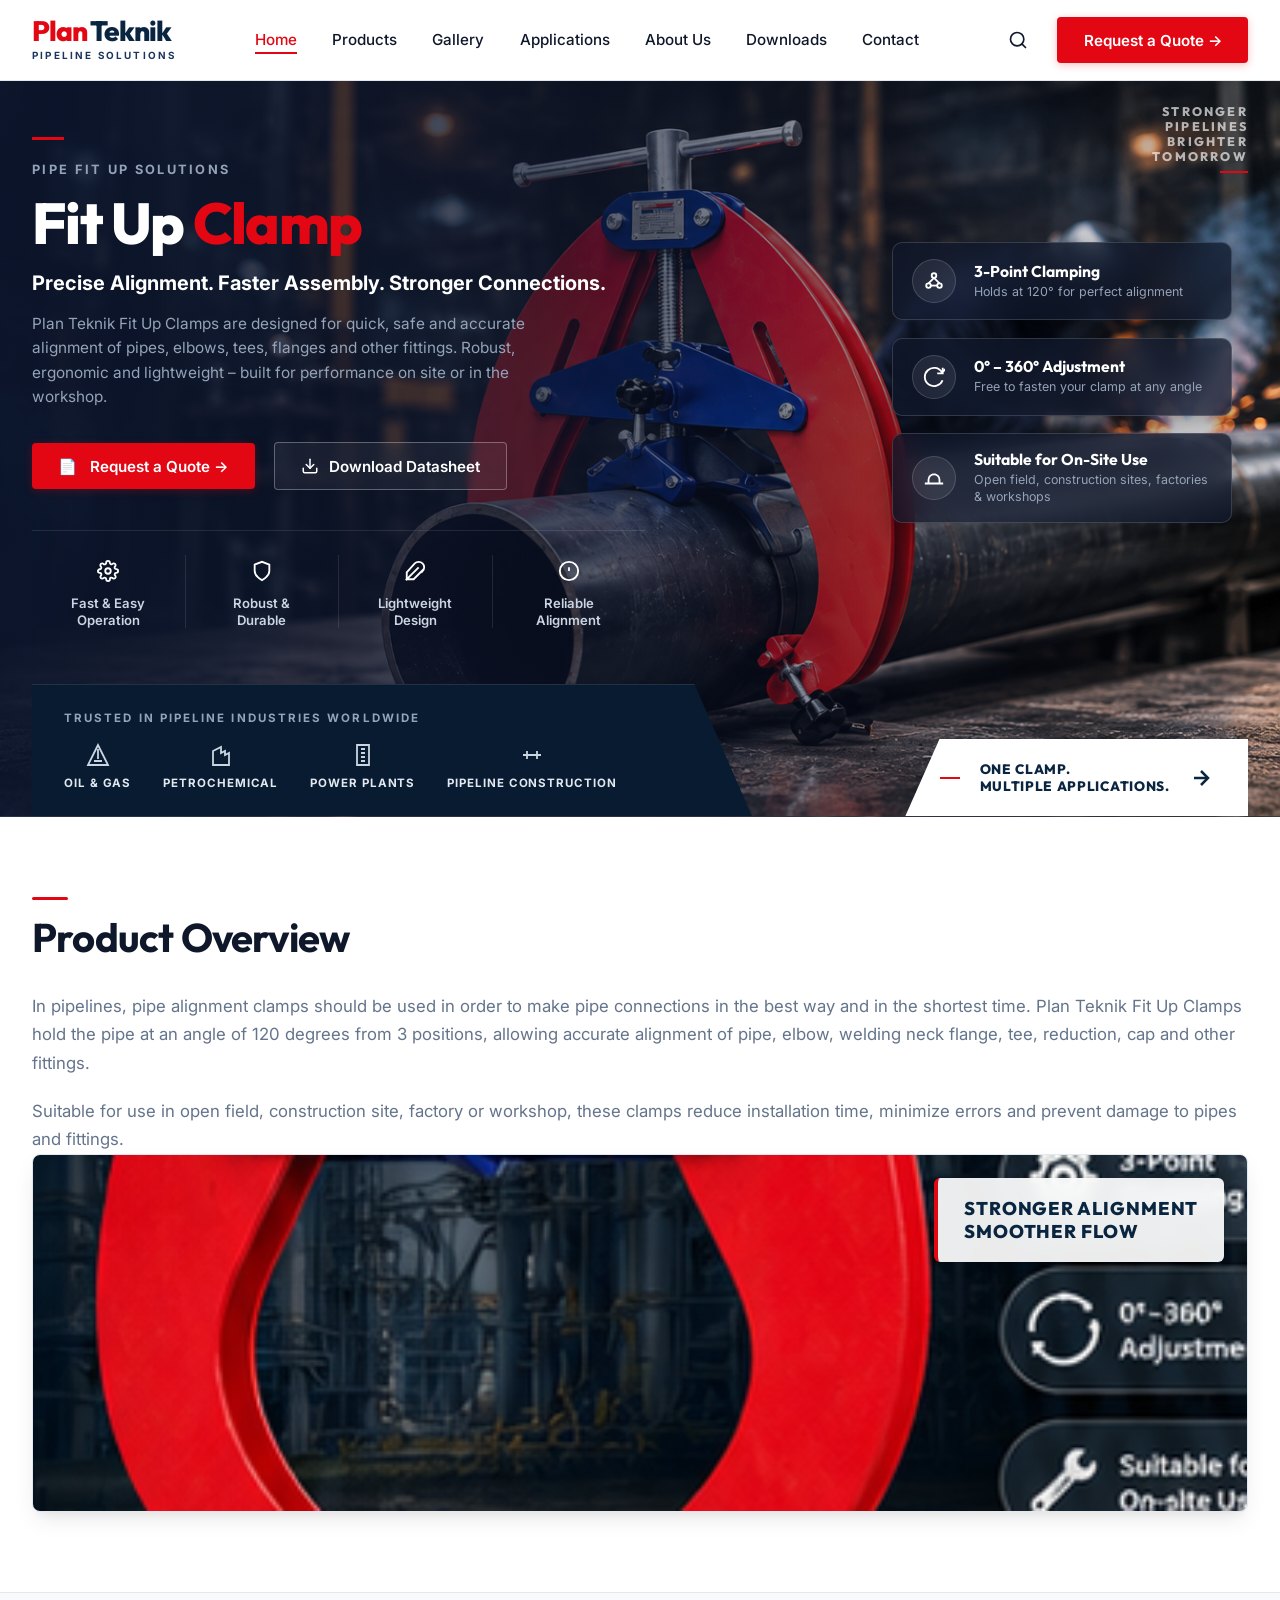
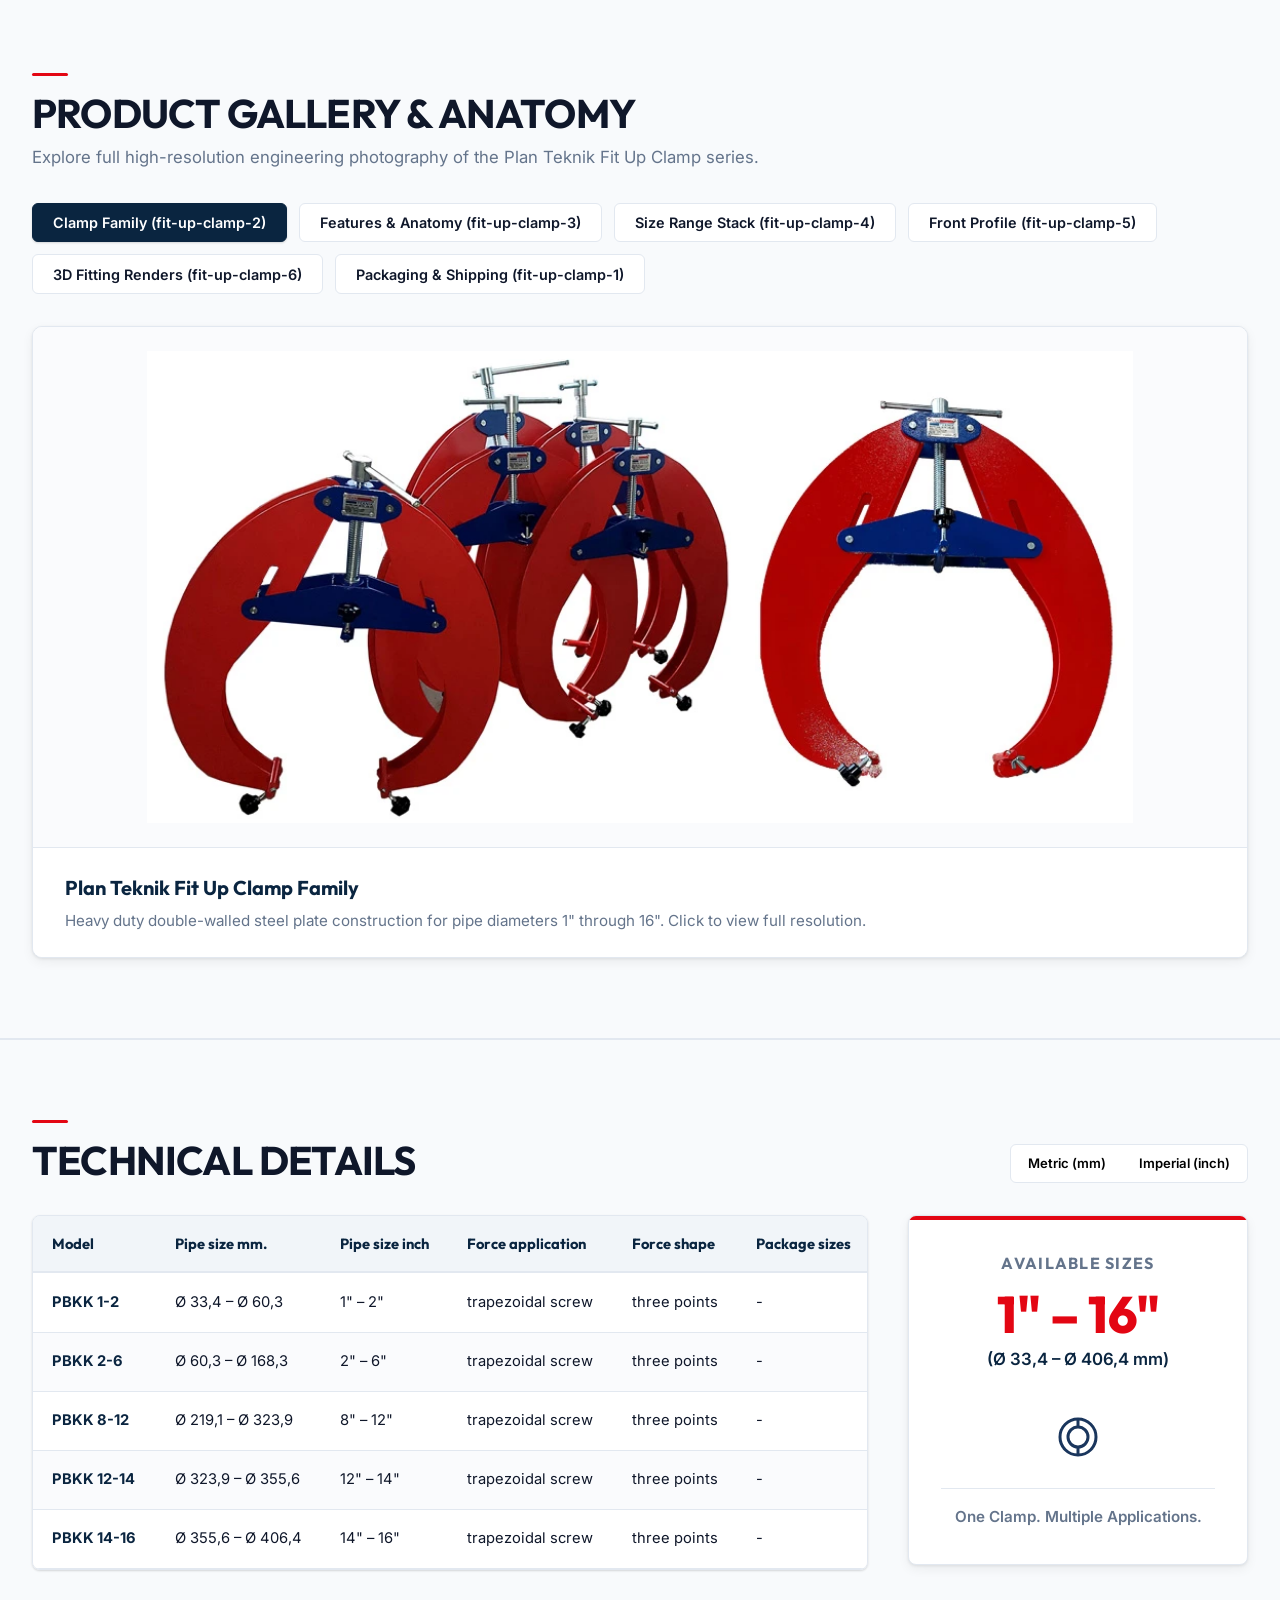
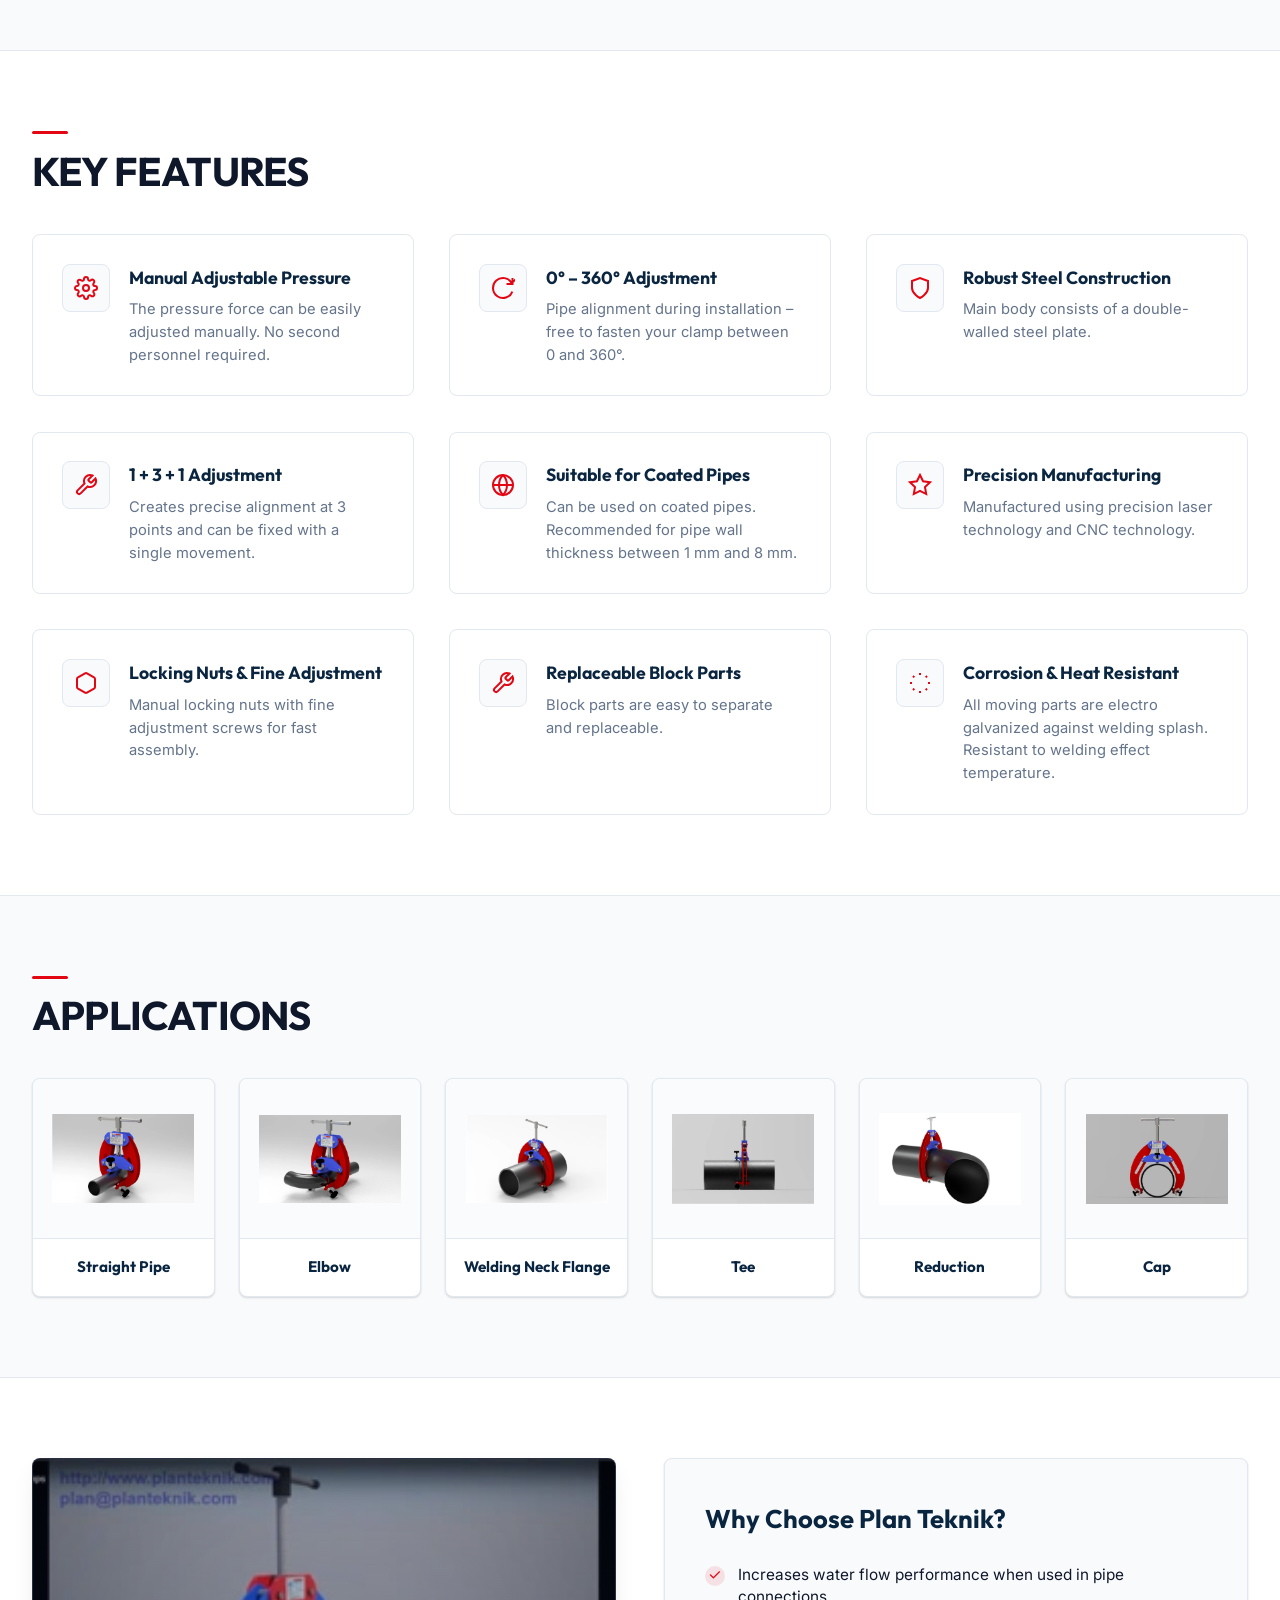
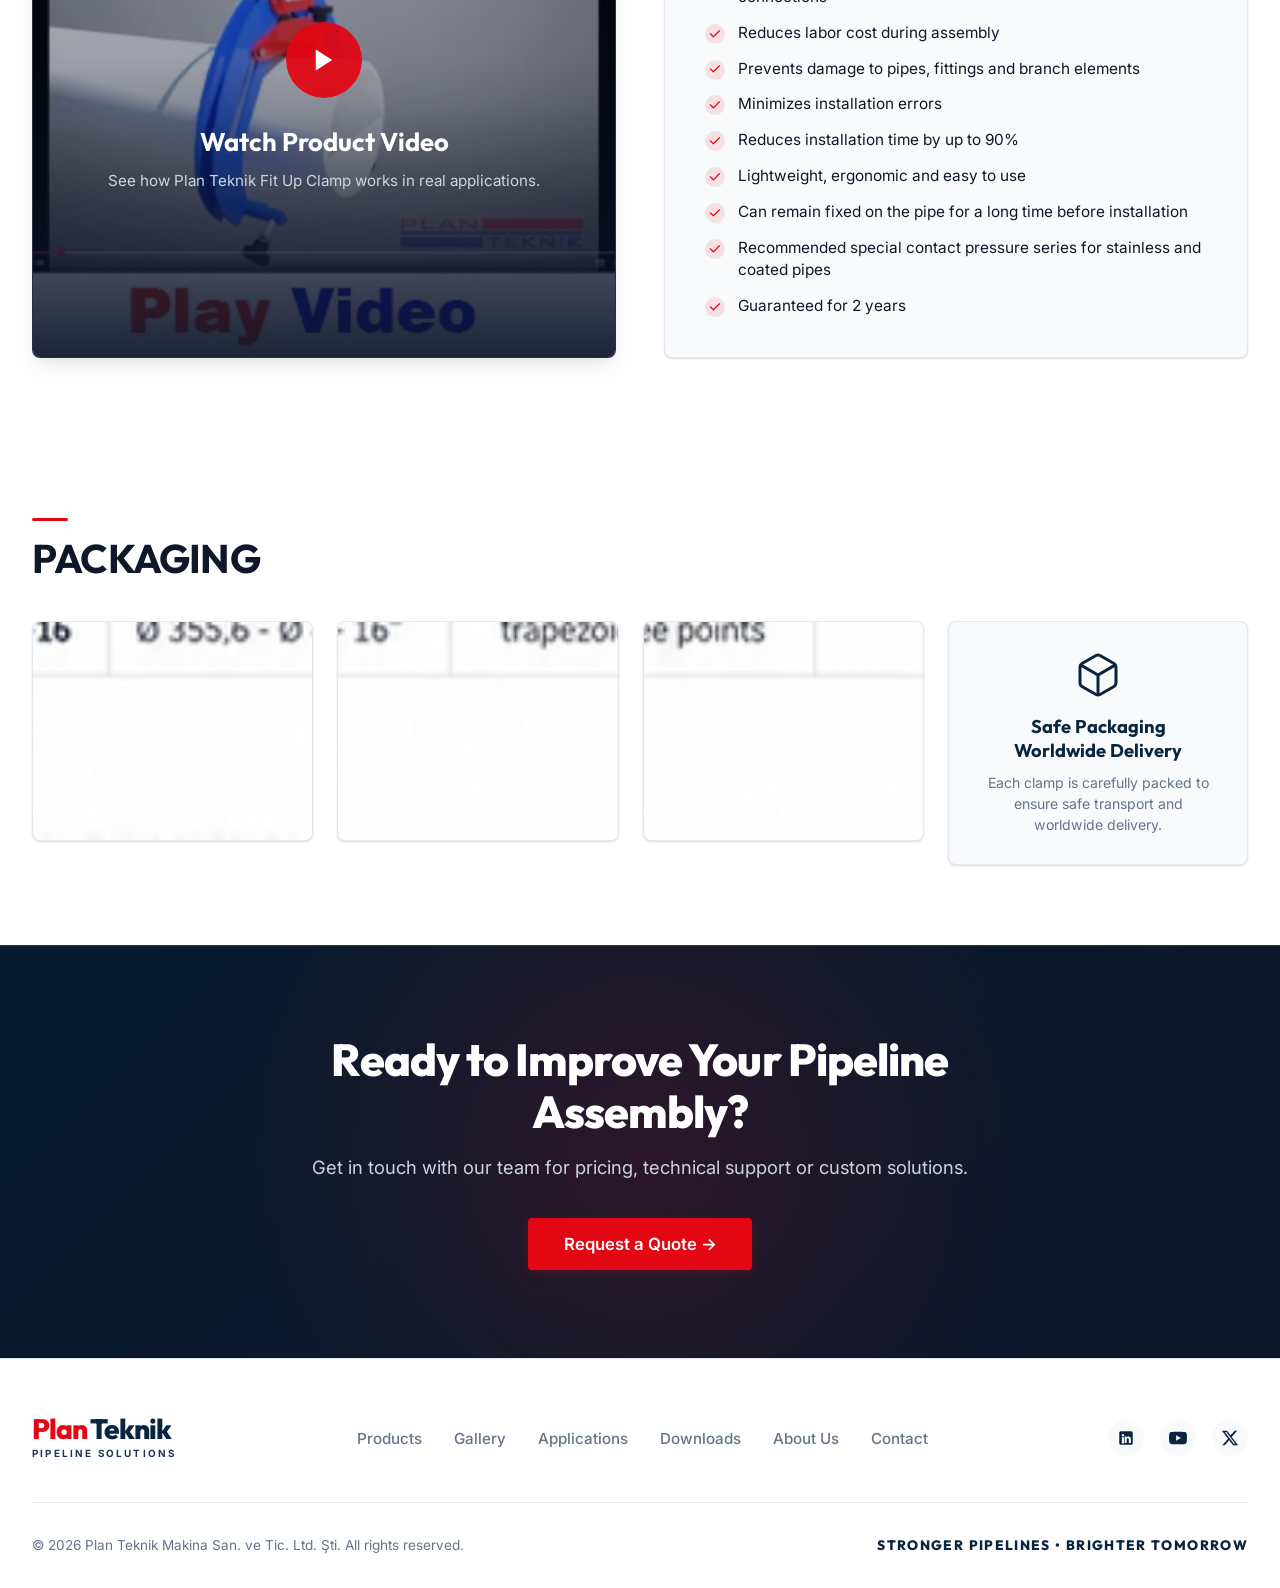
==== index.html @ 91444a43 "Fix Product Overview layout to 2-column with left content and right HD image" ====
<!DOCTYPE html>
<html lang="en">
<head>
  <meta charset="UTF-8">
  <meta name="viewport" content="width=device-width, initial-scale=1.0">
  <title>Plan Teknik - Fit Up Clamp | B2B Pipe Alignment Clamp</title>
  <meta name="description" content="Plan Teknik Fit Up Clamp is a professional European pipe alignment clamp providing quick, safe and accurate alignment of pipes, elbows, tees and flanges.">
  <link rel="stylesheet" href="index.css">
</head>
<body>

  <!-- STICKY HEADER -->
  <header class="site-header">
    <div class="container header-container">
      <a href="#" class="logo-link">
        <span class="logo-text"><span class="logo-plan">Plan</span><span class="logo-teknik">Teknik</span></span>
        <span class="logo-subtitle">PIPELINE SOLUTIONS</span>
      </a>

      <nav>
        <ul class="nav-menu">
          <li><a href="#hero" class="nav-link active">Home</a></li>
          <li><a href="#overview" class="nav-link">Products</a></li>
          <li><a href="#gallery" class="nav-link">Gallery</a></li>
          <li><a href="#applications" class="nav-link">Applications</a></li>
          <li><a href="#why-choose" class="nav-link">About Us</a></li>
          <li><a href="#" class="nav-link" data-open-datasheet>Downloads</a></li>
          <li><a href="#packaging" class="nav-link">Contact</a></li>
        </ul>
      </nav>

      <div class="header-actions">
        <button class="search-trigger" aria-label="Search" data-open-search>
          <svg width="20" height="20" viewBox="0 0 24 24" fill="none" stroke="currentColor" stroke-width="2" stroke-linecap="round" stroke-linejoin="round">
            <circle cx="11" cy="11" r="8"></circle>
            <line x1="21" y1="21" x2="16.65" y2="16.65"></line>
          </svg>
        </button>
        <button class="btn btn-red" data-open-quote>Request a Quote &rarr;</button>
        <div class="mobile-toggle" aria-label="Toggle Navigation">
          <span></span>
          <span></span>
          <span></span>
        </div>
      </div>
    </div>
  </header>

  <main>
    <!-- HERO SECTION (EXACT USER DESIGN) -->
    <section id="hero" class="hero-section">
      <div class="hero-top-right-slogan">
        <span>STRONGER</span>
        <span>PIPELINES</span>
        <span>BRIGHTER</span>
        <span>TOMORROW</span>
        <span class="red-line"></span>
      </div>

      <div class="container hero-main-container">
        <div class="hero-grid">
          <div class="hero-content">
            <span class="hero-red-bar"></span>
            <span class="hero-tag">PIPE FIT UP SOLUTIONS</span>
            <h1 class="hero-title">Fit Up <span class="highlight-red">Clamp</span></h1>
            <p class="hero-subtitle">Precise Alignment. Faster Assembly. Stronger Connections.</p>
            <p class="hero-description">
              Plan Teknik Fit Up Clamps are designed for quick, safe and accurate alignment of pipes, elbows, tees, flanges and other fittings. Robust, ergonomic and lightweight &ndash; built for performance on site or in the workshop.
            </p>

            <div class="hero-cta-group">
              <button class="btn btn-red" data-open-quote>
                <span class="btn-icon">📄</span>
                Request a Quote &rarr;
              </button>
              <button class="btn btn-outline-light" data-open-datasheet>
                <svg width="18" height="18" viewBox="0 0 24 24" fill="none" stroke="currentColor" stroke-width="2" stroke-linecap="round" stroke-linejoin="round">
                  <path d="M21 15v4a2 2 0 0 1-2 2H5a2 2 0 0 1-2-2v-4"></path>
                  <polyline points="7 10 12 15 17 10"></polyline>
                  <line x1="12" y1="15" x2="12" y2="3"></line>
                </svg>
                Download Datasheet
              </button>
            </div>

            <div class="hero-benefits-grid">
              <div class="benefit-item">
                <div class="benefit-icon-wrapper">
                  <svg width="22" height="22" viewBox="0 0 24 24" fill="none" stroke="currentColor" stroke-width="2">
                    <path d="M12 15a3 3 0 1 0 0-6 3 3 0 0 0 0 6z"></path>
                    <path d="M19.4 15a1.65 1.65 0 0 0 .33 1.82l.06.06a2 2 0 0 1 0 2.83 2 2 0 0 1-2.83 0l-.06-.06a1.65 1.65 0 0 0-1.82-.33 1.65 1.65 0 0 0-1 1.51V21a2 2 0 0 1-2 2 2 2 0 0 1-2-2v-.09A1.65 1.65 0 0 0 9 19.4a1.65 1.65 0 0 0-1.82.33l-.06.06a2 2 0 0 1-2.83 0 2 2 0 0 1 0-2.83l.06-.06a1.65 1.65 0 0 0 .33-1.82 1.65 1.65 0 0 0-1.51-1H3a2 2 0 0 1-2-2 2 2 0 0 1 2-2h.09A1.65 1.65 0 0 0 4.6 9a1.65 1.65 0 0 0-.33-1.82l-.06-.06a2 2 0 0 1 0-2.83 2 2 0 0 1 2.83 0l.06.06a1.65 1.65 0 0 0 1.82.33H9a1.65 1.65 0 0 0 1-1.51V3a2 2 0 0 1 2-2 2 2 0 0 1 2 2v.09a1.65 1.65 0 0 0 1 1.51 1.65 1.65 0 0 0 1.82-.33l.06-.06a2 2 0 0 1 2.83 0 2 2 0 0 1 0 2.83l-.06.06a1.65 1.65 0 0 0-.33 1.82V9a1.65 1.65 0 0 0 1.51 1H21a2 2 0 0 1 2 2 2 2 0 0 1-2 2h-.09a1.65 1.65 0 0 0-1.51 1z"></path>
                  </svg>
                </div>
                <span class="benefit-label">Fast & Easy<br>Operation</span>
              </div>

              <div class="benefit-item">
                <div class="benefit-icon-wrapper">
                  <svg width="22" height="22" viewBox="0 0 24 24" fill="none" stroke="currentColor" stroke-width="2">
                    <path d="M12 22s8-4 8-10V5l-8-3-8 3v7c0 6 8 10 8 10z"></path>
                  </svg>
                </div>
                <span class="benefit-label">Robust &<br>Durable</span>
              </div>

              <div class="benefit-item">
                <div class="benefit-icon-wrapper">
                  <svg width="22" height="22" viewBox="0 0 24 24" fill="none" stroke="currentColor" stroke-width="2">
                    <path d="M20.24 12.24a6 6 0 0 0-8.49-8.49L3 13.5V21h7.5l9.74-9.76z"></path>
                    <line x1="16" y1="8" x2="2" y2="22"></line>
                  </svg>
                </div>
                <span class="benefit-label">Lightweight<br>Design</span>
              </div>

              <div class="benefit-item">
                <div class="benefit-icon-wrapper">
                  <svg width="22" height="22" viewBox="0 0 24 24" fill="none" stroke="currentColor" stroke-width="2">
                    <circle cx="12" cy="12" r="10"></circle>
                    <line x1="12" y1="8" x2="12" y2="12"></line>
                    <line x1="12" y1="16" x2="12.01" y2="16"></line>
                  </svg>
                </div>
                <span class="benefit-label">Reliable<br>Alignment</span>
              </div>
            </div>
          </div>

          <!-- Hero Right Stacked Cards -->
          <div class="hero-tech-cards-stack">
            <div class="tech-card-item">
              <div class="tech-card-icon">
                <svg width="22" height="22" viewBox="0 0 24 24" fill="none" stroke="currentColor" stroke-width="2">
                  <circle cx="12" cy="6" r="2.5"></circle>
                  <circle cx="6" cy="17" r="2.5"></circle>
                  <circle cx="18" cy="17" r="2.5"></circle>
                  <line x1="12" y1="8.5" x2="6" y2="14.5"></line>
                  <line x1="12" y1="8.5" x2="18" y2="14.5"></line>
                  <line x1="8.5" y1="17" x2="15.5" y2="17"></line>
                </svg>
              </div>
              <div class="tech-card-info">
                <h4>3-Point Clamping</h4>
                <p>Holds at 120&deg; for perfect alignment</p>
              </div>
            </div>

            <div class="tech-card-item">
              <div class="tech-card-icon">
                <svg width="22" height="22" viewBox="0 0 24 24" fill="none" stroke="currentColor" stroke-width="2">
                  <path d="M21.5 2v6h-6M21.34 15.57a10 10 0 1 1-.57-8.38l5.67-5.67"></path>
                </svg>
              </div>
              <div class="tech-card-info">
                <h4>0&deg; &ndash; 360&deg; Adjustment</h4>
                <p>Free to fasten your clamp at any angle</p>
              </div>
            </div>

            <div class="tech-card-item">
              <div class="tech-card-icon">
                <svg width="22" height="22" viewBox="0 0 24 24" fill="none" stroke="currentColor" stroke-width="2">
                  <path d="M2 18h20M6 18v-4a6 6 0 0 1 12 0v4M10 8h4"></path>
                </svg>
              </div>
              <div class="tech-card-info">
                <h4>Suitable for On-Site Use</h4>
                <p>Open field, construction sites, factories & workshops</p>
              </div>
            </div>
          </div>
        </div>

        <!-- Hero Bottom Trust Ribbon & Banner -->
        <div class="hero-bottom-bar">
          <div class="bottom-ribbon-left">
            <div class="ribbon-tag">TRUSTED IN PIPELINE INDUSTRIES WORLDWIDE</div>
            <div class="ribbon-items-grid">
              <div class="ribbon-item">
                <svg width="24" height="24" viewBox="0 0 24 24" fill="none" stroke="currentColor" stroke-width="1.8">
                  <path d="M12 2L2 22h20L12 2zM12 6v10M8 18h8"></path>
                </svg>
                <span>OIL & GAS</span>
              </div>

              <div class="ribbon-item">
                <svg width="24" height="24" viewBox="0 0 24 24" fill="none" stroke="currentColor" stroke-width="1.8">
                  <path d="M4 22h16V10l-4 2V8l-4 2V4L4 8v14z"></path>
                </svg>
                <span>PETROCHEMICAL</span>
              </div>

              <div class="ribbon-item">
                <svg width="24" height="24" viewBox="0 0 24 24" fill="none" stroke="currentColor" stroke-width="1.8">
                  <path d="M18 22H6V2h12v20zM10 6h4M10 10h4M10 14h4M10 18h4"></path>
                </svg>
                <span>POWER PLANTS</span>
              </div>

              <div class="ribbon-item">
                <svg width="24" height="24" viewBox="0 0 24 24" fill="none" stroke="currentColor" stroke-width="1.8">
                  <path d="M3 12h18M7 8v8M17 8v8"></path>
                </svg>
                <span>PIPELINE CONSTRUCTION</span>
              </div>
            </div>
          </div>

          <div class="bottom-banner-right">
            <span class="banner-red-bar"></span>
            <div class="banner-text-box">
              <span>ONE CLAMP.</span>
              <span>MULTIPLE APPLICATIONS.</span>
            </div>
            <svg class="banner-arrow-icon" width="24" height="24" viewBox="0 0 24 24" fill="none" stroke="currentColor" stroke-width="2.5">
              <line x1="5" y1="12" x2="19" y2="12"></line>
              <polyline points="12 5 19 12 12 19"></polyline>
            </svg>
          </div>
        </div>
      </div>
    </section>

    <!-- PRODUCT OVERVIEW -->
    <section id="overview" class="section-spacing">
      <div class="container">
        <span class="red-accent-bar"></span>
        <h2 class="heading-lg" style="margin-bottom: 2rem;">Product Overview</h2>

        <div class="overview-grid">
          <div class="overview-content">
            <p>
              In pipelines, pipe alignment clamps should be used in order to make pipe connections in the best way and in the shortest time. Plan Teknik Fit Up Clamps hold the pipe at an angle of 120 degrees from 3 positions, allowing accurate alignment of pipe, elbow, welding neck flange, tee, reduction, cap and other fittings.
            </p>
            <p style="margin-top: 1.2rem;">
              Suitable for use in open field, construction site, factory or workshop, these clamps reduce installation time, minimize errors and prevent damage to pipes and fittings.
            </p>
          </div>

          <div class="overview-visual">
            <div class="overview-img-container">
              <img src="assets/prod-overview-hd.png" alt="Fit Up Clamp mounted on steel pipe">
            </div>

            <div class="side-statement-box">
              <span class="side-statement-title">STRONGER ALIGNMENT<br>SMOOTHER FLOW</span>
            </div>
          </div>
        </div>
      </div>
    </section>

    <!-- INTERACTIVE PRODUCT GALLERY SECTION (FEATURING ALL 7 PRODUCT IMAGES) -->
    <section id="gallery" class="section-spacing" style="background-color: var(--bg-light); border-top: 1px solid var(--border-light); border-bottom: 1px solid var(--border-light);">
      <div class="container">
        <span class="red-accent-bar"></span>
        <h2 class="heading-lg" style="margin-bottom: 0.5rem;">PRODUCT GALLERY & ANATOMY</h2>
        <p class="text-muted" style="margin-bottom: 2rem;">Explore full high-resolution engineering photography of the Plan Teknik Fit Up Clamp series.</p>

        <!-- Gallery Tabs Navigation -->
        <div class="gallery-tabs-nav">
          <button class="gallery-tab-btn active" data-tab="tab-family">Clamp Family (fit-up-clamp-2)</button>
          <button class="gallery-tab-btn" data-tab="tab-specs">Features & Anatomy (fit-up-clamp-3)</button>
          <button class="gallery-tab-btn" data-tab="tab-sizes">Size Range Stack (fit-up-clamp-4)</button>
          <button class="gallery-tab-btn" data-tab="tab-front">Front Profile (fit-up-clamp-5)</button>
          <button class="gallery-tab-btn" data-tab="tab-renders">3D Fitting Renders (fit-up-clamp-6)</button>
          <button class="gallery-tab-btn" data-tab="tab-packaging">Packaging & Shipping (fit-up-clamp-1)</button>
        </div>

        <!-- Gallery Content Views -->
        <div class="gallery-content-wrapper">
          <!-- Tab 1: Family -->
          <div id="tab-family" class="gallery-tab-pane active">
            <div class="gallery-img-card" onclick="openHighResLightbox('fit-up-clamp-2.webp', 'Plan Teknik Fit Up Clamp Family')">
              <img src="fit-up-clamp-2.webp" alt="Plan Teknik Fit Up Clamp Family Standing">
              <div class="gallery-img-caption">
                <h4>Plan Teknik Fit Up Clamp Family</h4>
                <p>Heavy duty double-walled steel plate construction for pipe diameters 1" through 16". Click to view full resolution.</p>
              </div>
            </div>
          </div>

          <!-- Tab 2: Specs & Anatomy -->
          <div id="tab-specs" class="gallery-tab-pane">
            <div class="gallery-img-card" onclick="openHighResLightbox('fit-up-clamp-3.webp', 'Mechanical Anatomy & Clamping Screw Detail')">
              <img src="fit-up-clamp-3.webp" alt="Mechanical Anatomy & Clamping Screw Detail">
              <div class="gallery-img-caption">
                <h4>Mechanical Anatomy & Clamping Detail</h4>
                <p>Main body trapezoidal clamping screw, ergonomic star Bakelite handle, and butterfly safety nut. Click to expand.</p>
              </div>
            </div>
          </div>

          <!-- Tab 3: Sizes Stack -->
          <div id="tab-sizes" class="gallery-tab-pane">
            <div class="gallery-img-card" onclick="openHighResLightbox('fit-up-clamp-4.webp', 'Fit Up Clamp Size Range Array (1 inch - 16 inch)')">
              <img src="fit-up-clamp-4.webp" alt="Fit Up Clamp Size Range Array">
              <div class="gallery-img-caption">
                <h4>Complete Size Range Array (1" &ndash; 16")</h4>
                <p>Overview of PBKK 1-2, PBKK 2-6, PBKK 8-12, PBKK 12-14, and PBKK 14-16 models.</p>
              </div>
            </div>
          </div>

          <!-- Tab 4: Front Profile -->
          <div id="tab-front" class="gallery-tab-pane">
            <div class="gallery-img-card" onclick="openHighResLightbox('fit-up-clamp-5.webp', 'Front Profile and Clamping Mechanism')">
              <img src="fit-up-clamp-5.webp" alt="Front Profile and Clamping Mechanism">
              <div class="gallery-img-caption">
                <h4>Front Profile & 120&deg; 3-Point Alignment</h4>
                <p>Demonstrating symmetric 120-degree pressure distribution across pipe circumferences.</p>
              </div>
            </div>
          </div>

          <!-- Tab 5: Renders Grid -->
          <div id="tab-renders" class="gallery-tab-pane">
            <div class="gallery-img-card" onclick="openHighResLightbox('fit-up-clamp-6.webp', '3D Fitting Renders (Straight, Elbow, Flange, Tee, Reduction, Cap)')">
              <img src="fit-up-clamp-6.webp" alt="3D Fitting Renders Grid">
              <div class="gallery-img-caption">
                <h4>3D Engineering Fitting Renders Grid</h4>
                <p>Detailed CAD models of Fit Up Clamp mounted on straight pipes, 90&deg; elbows, flanges, and caps.</p>
              </div>
            </div>
          </div>

          <!-- Tab 6: Packaging -->
          <div id="tab-packaging" class="gallery-tab-pane">
            <div class="gallery-img-card" onclick="openHighResLightbox('fit-up-clamp-1.webp', 'Export Packaging (Wooden Crates, Wrapped Clamps, Cardboard Boxes)')">
              <img src="fit-up-clamp-1.webp" alt="Export Packaging Overview">
              <div class="gallery-img-caption">
                <h4>Export Packaging Standards</h4>
                <p>Heavy duty wooden crates, moisture-sealed protective wrapping, and labelled cardboard boxes.</p>
              </div>
            </div>
          </div>
        </div>
      </div>
    </section>

    <!-- TECHNICAL DETAILS -->
    <section id="technical" class="section-spacing technical-section">
      <div class="container">
        <span class="red-accent-bar"></span>
        <div style="display: flex; justify-content: space-between; align-items: flex-end; margin-bottom: 2rem;">
          <h2 class="heading-lg">TECHNICAL DETAILS</h2>
          
          <!-- Unit Toggle Switch -->
          <div style="display: flex; align-items: center; gap: 0.5rem; background: var(--bg-white); border: 1px solid var(--border-light); padding: 0.25rem; border-radius: 6px;">
            <button class="unit-toggle-btn active" data-unit="mm" style="padding: 0.4rem 0.8rem; font-size: 0.82rem; font-weight: 600; border-radius: 4px;">Metric (mm)</button>
            <button class="unit-toggle-btn" data-unit="inch" style="padding: 0.4rem 0.8rem; font-size: 0.82rem; font-weight: 600; border-radius: 4px;">Imperial (inch)</button>
          </div>
        </div>

        <div class="tech-grid">
          <div class="table-responsive">
            <table class="specs-table">
              <thead>
                <tr>
                  <th>Model</th>
                  <th>Pipe size mm.</th>
                  <th>Pipe size inch</th>
                  <th>Force application</th>
                  <th>Force shape</th>
                  <th>Package sizes</th>
                  <th>Kg.</th>
                  <th>Action</th>
                </tr>
              </thead>
              <tbody>
                <tr>
                  <td class="model-cell">PBKK 1-2</td>
                  <td class="cell-mm">&Oslash; 33,4 &ndash; &Oslash; 60,3</td>
                  <td class="cell-inch">1" &ndash; 2"</td>
                  <td>trapezoidal screw</td>
                  <td>three points</td>
                  <td>-</td>
                  <td>1,4</td>
                  <td><button class="btn btn-red" style="padding: 0.35rem 0.75rem; font-size: 0.78rem;" data-open-quote data-model="PBKK 1-2">Quote</button></td>
                </tr>
                <tr>
                  <td class="model-cell">PBKK 2-6</td>
                  <td class="cell-mm">&Oslash; 60,3 &ndash; &Oslash; 168,3</td>
                  <td class="cell-inch">2" &ndash; 6"</td>
                  <td>trapezoidal screw</td>
                  <td>three points</td>
                  <td>-</td>
                  <td>1,6</td>
                  <td><button class="btn btn-red" style="padding: 0.35rem 0.75rem; font-size: 0.78rem;" data-open-quote data-model="PBKK 2-6">Quote</button></td>
                </tr>
                <tr>
                  <td class="model-cell">PBKK 8-12</td>
                  <td class="cell-mm">&Oslash; 219,1 &ndash; &Oslash; 323,9</td>
                  <td class="cell-inch">8" &ndash; 12"</td>
                  <td>trapezoidal screw</td>
                  <td>three points</td>
                  <td>-</td>
                  <td>4,6</td>
                  <td><button class="btn btn-red" style="padding: 0.35rem 0.75rem; font-size: 0.78rem;" data-open-quote data-model="PBKK 8-12">Quote</button></td>
                </tr>
                <tr>
                  <td class="model-cell">PBKK 12-14</td>
                  <td class="cell-mm">&Oslash; 323,9 &ndash; &Oslash; 355,6</td>
                  <td class="cell-inch">12" &ndash; 14"</td>
                  <td>trapezoidal screw</td>
                  <td>three points</td>
                  <td>-</td>
                  <td>5,2</td>
                  <td><button class="btn btn-red" style="padding: 0.35rem 0.75rem; font-size: 0.78rem;" data-open-quote data-model="PBKK 12-14">Quote</button></td>
                </tr>
                <tr>
                  <td class="model-cell">PBKK 14-16</td>
                  <td class="cell-mm">&Oslash; 355,6 &ndash; &Oslash; 406,4</td>
                  <td class="cell-inch">14" &ndash; 16"</td>
                  <td>trapezoidal screw</td>
                  <td>three points</td>
                  <td>-</td>
                  <td>6,4</td>
                  <td><button class="btn btn-red" style="padding: 0.35rem 0.75rem; font-size: 0.78rem;" data-open-quote data-model="PBKK 14-16">Quote</button></td>
                </tr>
              </tbody>
            </table>
          </div>

          <!-- Available Sizes Card -->
          <div class="available-sizes-card">
            <span class="card-title-sm">Available Sizes</span>
            <div class="size-highlight-large">1" &ndash; 16"</div>
            <div class="size-range-mm">(&Oslash; 33,4 &ndash; &Oslash; 406,4 mm)</div>

            <div class="size-icon-wrapper">
              <svg width="48" height="48" viewBox="0 0 24 24" fill="none" stroke="currentColor" stroke-width="1.5">
                <circle cx="12" cy="12" r="9"></circle>
                <circle cx="12" cy="12" r="5"></circle>
                <line x1="12" y1="3" x2="12" y2="7"></line>
                <line x1="12" y1="17" x2="12" y2="21"></line>
              </svg>
            </div>

            <span class="size-tagline">One Clamp. Multiple Applications.</span>
          </div>
        </div>
      </div>
    </section>

    <!-- KEY FEATURES -->
    <section id="features" class="section-spacing">
      <div class="container">
        <span class="red-accent-bar"></span>
        <h2 class="heading-lg">KEY FEATURES</h2>

        <div class="features-grid">
          <!-- Feature 1 -->
          <div class="feature-card">
            <div class="feature-icon-box">
              <svg width="24" height="24" viewBox="0 0 24 24" fill="none" stroke="currentColor" stroke-width="2">
                <path d="M12 15a3 3 0 1 0 0-6 3 3 0 0 0 0 6z"></path>
                <path d="M19.4 15a1.65 1.65 0 0 0 .33 1.82l.06.06a2 2 0 0 1 0 2.83 2 2 0 0 1-2.83 0l-.06-.06a1.65 1.65 0 0 0-1.82-.33 1.65 1.65 0 0 0-1 1.51V21a2 2 0 0 1-2 2 2 2 0 0 1-2-2v-.09A1.65 1.65 0 0 0 9 19.4a1.65 1.65 0 0 0-1.82.33l-.06.06a2 2 0 0 1-2.83 0 2 2 0 0 1 0-2.83l.06-.06a1.65 1.65 0 0 0 .33-1.82 1.65 1.65 0 0 0-1.51-1H3a2 2 0 0 1-2-2 2 2 0 0 1 2-2h.09A1.65 1.65 0 0 0 4.6 9a1.65 1.65 0 0 0-.33-1.82l-.06-.06a2 2 0 0 1 0-2.83 2 2 0 0 1 2.83 0l.06.06a1.65 1.65 0 0 0 1.82.33H9a1.65 1.65 0 0 0 1-1.51V3a2 2 0 0 1 2-2 2 2 0 0 1 2 2v.09a1.65 1.65 0 0 0 1 1.51 1.65 1.65 0 0 0 1.82-.33l.06-.06a2 2 0 0 1 2.83 0 2 2 0 0 1 0 2.83l-.06.06a1.65 1.65 0 0 0-.33 1.82V9a1.65 1.65 0 0 0 1.51 1H21a2 2 0 0 1 2 2 2 2 0 0 1-2 2h-.09a1.65 1.65 0 0 0-1.51 1z"></path>
              </svg>
            </div>
            <div class="feature-content">
              <h4>Manual Adjustable Pressure</h4>
              <p>The pressure force can be easily adjusted manually. No second personnel required.</p>
            </div>
          </div>

          <!-- Feature 2 -->
          <div class="feature-card">
            <div class="feature-icon-box">
              <svg width="24" height="24" viewBox="0 0 24 24" fill="none" stroke="currentColor" stroke-width="2">
                <path d="M21.5 2v6h-6M21.34 15.57a10 10 0 1 1-.57-8.38l5.67-5.67"></path>
              </svg>
            </div>
            <div class="feature-content">
              <h4>0&deg; &ndash; 360&deg; Adjustment</h4>
              <p>Pipe alignment during installation &ndash; free to fasten your clamp between 0 and 360&deg;.</p>
            </div>
          </div>

          <!-- Feature 3 -->
          <div class="feature-card">
            <div class="feature-icon-box">
              <svg width="24" height="24" viewBox="0 0 24 24" fill="none" stroke="currentColor" stroke-width="2">
                <path d="M12 22s8-4 8-10V5l-8-3-8 3v7c0 6 8 10 8 10z"></path>
              </svg>
            </div>
            <div class="feature-content">
              <h4>Robust Steel Construction</h4>
              <p>Main body consists of a double-walled steel plate.</p>
            </div>
          </div>

          <!-- Feature 4 -->
          <div class="feature-card">
            <div class="feature-icon-box">
              <svg width="24" height="24" viewBox="0 0 24 24" fill="none" stroke="currentColor" stroke-width="2">
                <path d="M14.7 6.3a1 1 0 0 0 0 1.4l1.6 1.6a1 1 0 0 0 1.4 0l3.77-3.77a6 6 0 0 1-7.94 7.94l-6.91 6.91a2.12 2.12 0 0 1-3-3l6.91-6.91a6 6 0 0 1 7.94-7.94l-3.76 3.76z"></path>
              </svg>
            </div>
            <div class="feature-content">
              <h4>1 + 3 + 1 Adjustment</h4>
              <p>Creates precise alignment at 3 points and can be fixed with a single movement.</p>
            </div>
          </div>

          <!-- Feature 5 -->
          <div class="feature-card">
            <div class="feature-icon-box">
              <svg width="24" height="24" viewBox="0 0 24 24" fill="none" stroke="currentColor" stroke-width="2">
                <circle cx="12" cy="12" r="10"></circle>
                <path d="M12 2a14.5 14.5 0 0 0 0 20 14.5 14.5 0 0 0 0-20"></path>
                <path d="M2 12h20"></path>
              </svg>
            </div>
            <div class="feature-content">
              <h4>Suitable for Coated Pipes</h4>
              <p>Can be used on coated pipes. Recommended for pipe wall thickness between 1 mm and 8 mm.</p>
            </div>
          </div>

          <!-- Feature 6 -->
          <div class="feature-card">
            <div class="feature-icon-box">
              <svg width="24" height="24" viewBox="0 0 24 24" fill="none" stroke="currentColor" stroke-width="2">
                <polygon points="12 2 15.09 8.26 22 9.27 17 14.14 18.18 21.02 12 17.77 5.82 21.02 7 14.14 2 9.27 8.91 8.26 12 2"></polygon>
              </svg>
            </div>
            <div class="feature-content">
              <h4>Precision Manufacturing</h4>
              <p>Manufactured using precision laser technology and CNC technology.</p>
            </div>
          </div>

          <!-- Feature 7 -->
          <div class="feature-card">
            <div class="feature-icon-box">
              <svg width="24" height="24" viewBox="0 0 24 24" fill="none" stroke="currentColor" stroke-width="2">
                <path d="M21 16V8a2 2 0 0 0-1-1.73l-7-4a2 2 0 0 0-2 0l-7 4A2 2 0 0 0 3 8v8a2 2 0 0 0 1 1.73l7 4a2 2 0 0 0 2 0l7-4A2 2 0 0 0 21 16z"></path>
              </svg>
            </div>
            <div class="feature-content">
              <h4>Locking Nuts & Fine Adjustment</h4>
              <p>Manual locking nuts with fine adjustment screws for fast assembly.</p>
            </div>
          </div>

          <!-- Feature 8 -->
          <div class="feature-card">
            <div class="feature-icon-box">
              <svg width="24" height="24" viewBox="0 0 24 24" fill="none" stroke="currentColor" stroke-width="2">
                <path d="M14.7 6.3a1 1 0 0 0 0 1.4l1.6 1.6a1 1 0 0 0 1.4 0l3.77-3.77a6 6 0 0 1-7.94 7.94l-6.91 6.91a2.12 2.12 0 0 1-3-3l6.91-6.91a6 6 0 0 1 7.94-7.94l-3.76 3.76z"></path>
              </svg>
            </div>
            <div class="feature-content">
              <h4>Replaceable Block Parts</h4>
              <p>Block parts are easy to separate and replaceable.</p>
            </div>
          </div>

          <!-- Feature 9 -->
          <div class="feature-card">
            <div class="feature-icon-box">
              <svg width="24" height="24" viewBox="0 0 24 24" fill="none" stroke="currentColor" stroke-width="2">
                <path d="M12 2v2M12 20v2M4.93 4.93l1.41 1.41M17.66 17.66l1.41 1.41M2 12h2M20 12h2M6.34 17.66l-1.41 1.41M19.07 4.93l-1.41 1.41"></path>
              </svg>
            </div>
            <div class="feature-content">
              <h4>Corrosion & Heat Resistant</h4>
              <p>All moving parts are electro galvanized against welding splash. Resistant to welding effect temperature.</p>
            </div>
          </div>
        </div>
      </div>
    </section>

    <!-- APPLICATIONS -->
    <section id="applications" class="section-spacing applications-section">
      <div class="container">
        <span class="red-accent-bar"></span>
        <h2 class="heading-lg">APPLICATIONS</h2>

        <div class="applications-grid">
          <div class="app-card" data-title="Straight Pipe">
            <div class="app-img-wrapper">
              <img src="assets/apps/app-straight.png" alt="Straight Pipe Alignment">
            </div>
            <div class="app-title">Straight Pipe</div>
          </div>

          <div class="app-card" data-title="Elbow">
            <div class="app-img-wrapper">
              <img src="assets/apps/app-elbow.png" alt="Elbow Fitting Alignment">
            </div>
            <div class="app-title">Elbow</div>
          </div>

          <div class="app-card" data-title="Welding Neck Flange">
            <div class="app-img-wrapper">
              <img src="assets/apps/app-flange.png" alt="Welding Neck Flange Alignment">
            </div>
            <div class="app-title">Welding Neck Flange</div>
          </div>

          <div class="app-card" data-title="Tee">
            <div class="app-img-wrapper">
              <img src="assets/apps/app-tee.png" alt="Tee Fitting Alignment">
            </div>
            <div class="app-title">Tee</div>
          </div>

          <div class="app-card" data-title="Reduction">
            <div class="app-img-wrapper">
              <img src="assets/apps/app-reduction.png" alt="Reduction Pipe Alignment">
            </div>
            <div class="app-title">Reduction</div>
          </div>

          <div class="app-card" data-title="Cap">
            <div class="app-img-wrapper">
              <img src="assets/apps/app-cap.png" alt="Pipe Cap Alignment">
            </div>
            <div class="app-title">Cap</div>
          </div>
        </div>
      </div>
    </section>

    <!-- VIDEO + WHY CHOOSE -->
    <section id="why-choose" class="section-spacing">
      <div class="container">
        <div class="video-why-grid">
          <!-- Video Card (fit-up-clamp-7.jpg) -->
          <div class="video-card" data-open-video>
            <img src="fit-up-clamp-7.jpg" alt="Plan Teknik Fit Up Clamp Video Thumbnail" class="video-poster">
            <div class="video-overlay">
              <div class="play-btn-pulse">
                <svg width="28" height="28" viewBox="0 0 24 24" fill="currentColor">
                  <polygon points="5 3 19 12 5 21 5 3"></polygon>
                </svg>
              </div>
              <h3 class="video-title">Watch Product Video</h3>
              <p class="video-subtext">See how Plan Teknik Fit Up Clamp works in real applications.</p>
            </div>
          </div>

          <!-- Why Choose Card -->
          <div class="why-card">
            <h3 class="why-title">Why Choose Plan Teknik?</h3>
            <ul class="why-bullets">
              <li>
                <span class="check-icon">✓</span>
                <span>Increases water flow performance when used in pipe connections</span>
              </li>
              <li>
                <span class="check-icon">✓</span>
                <span>Reduces labor cost during assembly</span>
              </li>
              <li>
                <span class="check-icon">✓</span>
                <span>Prevents damage to pipes, fittings and branch elements</span>
              </li>
              <li>
                <span class="check-icon">✓</span>
                <span>Minimizes installation errors</span>
              </li>
              <li>
                <span class="check-icon">✓</span>
                <span>Reduces installation time by up to 90%</span>
              </li>
              <li>
                <span class="check-icon">✓</span>
                <span>Lightweight, ergonomic and easy to use</span>
              </li>
              <li>
                <span class="check-icon">✓</span>
                <span>Can remain fixed on the pipe for a long time before installation</span>
              </li>
              <li>
                <span class="check-icon">✓</span>
                <span>Recommended special contact pressure series for stainless and coated pipes</span>
              </li>
              <li>
                <span class="check-icon">✓</span>
                <span>Guaranteed for 2 years</span>
              </li>
            </ul>
          </div>
        </div>
      </div>
    </section>

    <!-- PACKAGING (fit-up-clamp-1.webp) -->
    <section id="packaging" class="section-spacing packaging-section">
      <div class="container">
        <span class="red-accent-bar"></span>
        <h2 class="heading-lg">PACKAGING</h2>

        <div class="packaging-grid">
          <div class="pack-card" onclick="openHighResLightbox('fit-up-clamp-1.webp', 'Export Packaging Standards')">
            <img src="assets/pack-crate-ref.png" alt="Wooden Shipping Crate Packaging">
          </div>

          <div class="pack-card" onclick="openHighResLightbox('fit-up-clamp-1.webp', 'Wrapped Clamps Packaging')">
            <img src="assets/pack-wrapped-ref.png" alt="Individually Wrapped Clamps">
          </div>

          <div class="pack-card" onclick="openHighResLightbox('fit-up-clamp-1.webp', 'Cardboard Boxes Packaging')">
            <img src="assets/pack-boxes-ref.png" alt="Boxed Products Aligned">
          </div>

          <div class="pack-info-card">
            <svg class="pack-info-icon" viewBox="0 0 24 24" fill="none" stroke="currentColor" stroke-width="1.5">
              <path d="M21 16V8a2 2 0 0 0-1-1.73l-7-4a2 2 0 0 0-2 0l-7 4A2 2 0 0 0 3 8v8a2 2 0 0 0 1 1.73l7 4a2 2 0 0 0 2 0l7-4A2 2 0 0 0 21 16z"></path>
              <polyline points="3.27 6.96 12 12.01 20.73 6.96"></polyline>
              <line x1="12" y1="22.08" x2="12" y2="12"></line>
            </svg>
            <h3 class="pack-info-title">Safe Packaging<br>Worldwide Delivery</h3>
            <p class="pack-info-desc">Each clamp is carefully packed to ensure safe transport and worldwide delivery.</p>
          </div>
        </div>
      </div>
    </section>

    <!-- FINAL CTA -->
    <section class="final-cta-section">
      <div class="container cta-content">
        <h2 class="cta-headline">Ready to Improve Your Pipeline Assembly?</h2>
        <p class="cta-subtext">Get in touch with our team for pricing, technical support or custom solutions.</p>
        <button class="btn btn-red" style="padding: 1rem 2.2rem; font-size: 1.05rem;" data-open-quote>Request a Quote &rarr;</button>
      </div>
    </section>
  </main>

  <!-- FOOTER -->
  <footer class="site-footer">
    <div class="container">
      <div class="footer-top">
        <a href="#" class="logo-link">
          <span class="logo-text"><span class="logo-plan">Plan</span><span class="logo-teknik">Teknik</span></span>
          <span class="logo-subtitle">PIPELINE SOLUTIONS</span>
        </a>

        <ul class="footer-nav">
          <li><a href="#overview">Products</a></li>
          <li><a href="#gallery">Gallery</a></li>
          <li><a href="#applications">Applications</a></li>
          <li><a href="#" data-open-datasheet>Downloads</a></li>
          <li><a href="#why-choose">About Us</a></li>
          <li><a href="#packaging">Contact</a></li>
        </ul>

        <div class="footer-socials">
          <a href="#" class="social-link" aria-label="LinkedIn">
            <svg width="18" height="18" viewBox="0 0 24 24" fill="currentColor">
              <path d="M19 3a2 2 0 0 1 2 2v14a2 2 0 0 1-2 2H5a2 2 0 0 1-2-2V5a2 2 0 0 1 2-2h14m-.5 15.5v-5.3a3.26 3.26 0 0 0-3.26-3.26c-.85 0-1.84.52-2.28 1.3v-1.11h-2.79v8.37h2.79v-4.93c0-.77.62-1.4 1.39-1.4a1.4 1.4 0 0 1 1.4 1.4v4.93h2.75M6.46 10.9v8.37H9.25V10.9H6.46M7.86 6.7a1.62 1.62 0 1 0 0 3.24 1.62 1.62 0 0 0 0-3.24z"/>
            </svg>
          </a>
          <a href="#" class="social-link" aria-label="YouTube">
            <svg width="18" height="18" viewBox="0 0 24 24" fill="currentColor">
              <path d="M23.498 6.186a3.016 3.016 0 0 0-2.122-2.136C19.505 3.545 12 3.545 12 3.545s-7.505 0-9.377.505A3.017 3.017 0 0 0 .502 6.186C0 8.07 0 12 0 12s0 3.93.502 5.814a3.016 3.016 0 0 0 2.122 2.136c1.871.505 9.376.505 9.376.505s7.505 0 9.377-.505a3.015 3.015 0 0 0 2.122-2.136C24 15.93 24 12 24 12s0-3.93-.502-5.814zM9.545 15.568V8.432L15.818 12l-6.273 3.568z"/>
            </svg>
          </a>
          <a href="#" class="social-link" aria-label="X">
            <svg width="18" height="18" viewBox="0 0 24 24" fill="currentColor">
              <path d="M18.244 2.25h3.308l-7.227 8.26 8.502 11.24H16.17l-5.214-6.817L4.99 21.75H1.68l7.73-8.835L1.254 2.25H8.08l4.713 6.231zm-1.161 17.52h1.833L7.084 4.126H5.117z"/>
            </svg>
          </a>
        </div>
      </div>

      <div class="footer-bottom">
        <span>&copy; 2026 Plan Teknik Makina San. ve Tic. Ltd. &Scedil;ti. All rights reserved.</span>
        <span class="footer-slogan">STRONGER PIPELINES &bull; BRIGHTER TOMORROW</span>
      </div>
    </div>
  </footer>

  <!-- MODAL BACKDROP CONTAINER -->
  <div id="modal-backdrop" class="modal-backdrop">
    <!-- QUOTE MODAL -->
    <div id="quote-modal" class="modal-container" style="display: none;">
      <div class="modal-header">
        <h3 class="modal-title">Request a Quote</h3>
        <button class="modal-close" aria-label="Close modal">&times;</button>
      </div>
      <div class="modal-body">
        <form id="quote-request-form">
          <div class="form-grid">
            <div class="form-group">
              <label class="form-label" for="q-name">Full Name *</label>
              <input type="text" id="q-name" class="form-input" placeholder="e.g. John Doe" required>
            </div>
            <div class="form-group">
              <label class="form-label" for="q-company">Company Name *</label>
              <input type="text" id="q-company" class="form-input" placeholder="e.g. Pipeline Tech Ltd" required>
            </div>
            <div class="form-group">
              <label class="form-label" for="q-email">Work Email *</label>
              <input type="email" id="q-email" class="form-input" placeholder="john@company.com" required>
            </div>
            <div class="form-group">
              <label class="form-label" for="q-phone">Phone Number</label>
              <input type="tel" id="q-phone" class="form-input" placeholder="+1 (555) 000-0000">
            </div>
            <div class="form-group">
              <label class="form-label" for="quote-model-select">Fit Up Clamp Model *</label>
              <select id="quote-model-select" class="form-select" required>
                <option value="">Select Clamp Size Model</option>
                <option value="PBKK 1-2">PBKK 1-2 (1" – 2" / Ø 33.4 – Ø 60.3 mm)</option>
                <option value="PBKK 2-6">PBKK 2-6 (2" – 6" / Ø 60.3 – Ø 168.3 mm)</option>
                <option value="PBKK 8-12">PBKK 8-12 (8" – 12" / Ø 219.1 – Ø 323.9 mm)</option>
                <option value="PBKK 12-14">PBKK 12-14 (12" – 14" / Ø 323.9 – Ø 355.6 mm)</option>
                <option value="PBKK 14-16">PBKK 14-16 (14" – 16" / Ø 355.6 – Ø 406.4 mm)</option>
              </select>
            </div>
            <div class="form-group">
              <label class="form-label" for="q-quantity">Estimated Quantity</label>
              <input type="number" id="q-quantity" class="form-input" value="1" min="1">
            </div>
            <div class="form-group full-width">
              <label class="form-label" for="q-message">Project Notes / Specifications</label>
              <textarea id="q-message" class="form-textarea" rows="3" placeholder="Tell us about your pipeline material, wall thickness, or delivery requirements..."></textarea>
            </div>
          </div>
          <button type="submit" class="btn btn-red full-width" style="width: 100%; margin-top: 1.5rem; padding: 0.9rem;">Submit Quote Request &rarr;</button>
        </form>
      </div>
    </div>

    <!-- SEARCH MODAL -->
    <div id="search-modal" class="modal-container search-modal-container" style="display: none;">
      <div class="modal-header">
        <h3 class="modal-title">Search Plan Teknik Products</h3>
        <button class="modal-close" aria-label="Close modal">&times;</button>
      </div>
      <div class="modal-body">
        <div class="search-input-wrapper">
          <svg width="20" height="20" viewBox="0 0 24 24" fill="none" stroke="currentColor" stroke-width="2">
            <circle cx="11" cy="11" r="8"></circle>
            <line x1="21" y1="21" x2="16.65" y2="16.65"></line>
          </svg>
          <input type="text" id="main-search-input" class="search-main-input" placeholder="Search models (e.g. PBKK 2-6), sizes, specs or applications...">
        </div>
        <div id="search-results-list" class="search-results-list">
          <p style="color:#64748B; text-align:center; padding: 1.5rem;">Type to search models, features, applications or specifications...</p>
        </div>
      </div>
    </div>

    <!-- VIDEO MODAL -->
    <div id="video-modal" class="modal-container" style="max-width: 800px; display: none;">
      <div class="modal-header">
        <h3 class="modal-title">Plan Teknik Fit Up Clamp - Product Demonstration</h3>
        <button class="modal-close" aria-label="Close modal">&times;</button>
      </div>
      <div class="modal-body" style="padding: 0; background: #000;">
        <video id="modal-video-element" controls style="width: 100%; height: auto; display: block;" poster="fit-up-clamp-7.jpg">
          <source src="#" type="video/mp4">
          Your browser does not support HTML5 video.
        </video>
        <div style="padding: 1rem 1.5rem; background: #0F172A; color: #fff;">
          <h4 style="font-size: 1rem; margin-bottom: 0.2rem;">Pipeline Fit Up Clamp Real Application</h4>
          <p style="font-size: 0.85rem; color: #94A3B8;">Demonstrating fast 3-point alignment, trapezoidal screw clamping, and angle adjustment on steel pipeline fittings.</p>
        </div>
      </div>
    </div>

    <!-- LIGHTBOX MODAL -->
    <div id="lightbox-modal" class="modal-container" style="max-width: 850px; display: none;">
      <div class="modal-header">
        <h3 id="lightbox-title" class="modal-title">Product Photography Lightbox</h3>
        <button class="modal-close" aria-label="Close modal">&times;</button>
      </div>
      <div class="modal-body" style="text-align: center; max-height: 80vh; overflow-y: auto;">
        <img id="lightbox-img" src="" alt="Plan Teknik Product Photography" style="max-width: 100%; max-height: 550px; margin: 0 auto; border-radius: 6px; box-shadow: var(--shadow-md);">
        <p id="lightbox-desc" style="margin-top: 1rem; color: var(--text-muted); font-size: 0.95rem;">
          Plan Teknik Fit Up Clamp provides 120&deg; 3-point precision alignment for flawless welding preparation.
        </p>
      </div>
    </div>

    <!-- DATASHEET DOWNLOAD MODAL -->
    <div id="datasheet-modal" class="modal-container" style="max-width: 550px; display: none;">
      <div class="modal-header">
        <h3 class="modal-title">Technical Datasheet</h3>
        <button class="modal-close" aria-label="Close modal">&times;</button>
      </div>
      <div class="modal-body" style="text-align: center;">
        <div style="width: 64px; height: 64px; background: rgba(227, 6, 19, 0.1); border-radius: 50%; color: var(--red-primary); display: flex; align-items: center; justify-content: center; margin: 0 auto 1.2rem auto;">
          <svg width="32" height="32" viewBox="0 0 24 24" fill="none" stroke="currentColor" stroke-width="2">
            <path d="M14 2H6a2 2 0 0 0-2 2v16a2 2 0 0 0 2 2h12a2 2 0 0 0 2-2V8z"></path>
            <polyline points="14 2 14 8 20 8"></polyline>
            <line x1="16" y1="13" x2="8" y2="13"></line>
            <line x1="16" y1="17" x2="8" y2="17"></line>
            <polyline points="10 9 9 9 8 9"></polyline>
          </svg>
        </div>
        <h4 style="font-family: var(--font-heading); font-size: 1.3rem; margin-bottom: 0.5rem; color: var(--navy-dark);">Plan Teknik Fit Up Clamp Spec Sheet</h4>
        <p style="color: var(--text-muted); font-size: 0.92rem; margin-bottom: 1.5rem;">Includes full technical specifications, dimension charts (1"–16"), torque parameters, and material safety compliance details.</p>

        <a href="data:text/plain;charset=utf-8,Plan%20Teknik%20-%20Fit%20Up%20Clamp%20Technical%20Datasheet%0A%0ASizes:%201%22%20-%2016%22%20(%C3%9833.4%20-%20%C3%98406.4%20mm)%0AModels:%20PBKK%201-2,%20PBKK%202-6,%20PBKK%208-12,%20PBKK%2012-14,%20PBKK%2014-16%0AClamping:%203-Point%20120-degree%20Trapezoidal%20screw%0AMaterial:%20Double-walled%20steel%20plate,%20electro-galvanized" download="Plan_Teknik_Fit_Up_Clamp_Datasheet.txt" class="btn btn-red full-width" style="width: 100%;">
          Download Official Specification PDF (.pdf) &rarr;
        </a>
      </div>
    </div>
  </div>

  <script src="app.js"></script>
</body>
</html>
---- index.css ----
/* 
  Plan Teknik - Fit Up Clamp B2B Landing Page
  Style System & Art Direction
  European Industrial Engineering Aesthetic
*/

@import url('https://fonts.googleapis.com/css2?family=Caveat:wght@600;700&family=Inter:wght@300;400;500;600;700&family=Outfit:wght@500;600;700;800&display=swap');

:root {
  /* Color Tokens */
  --red-primary: #E30613;
  --red-hover: #C40510;
  --red-light: rgba(227, 6, 19, 0.08);
  
  --navy-dark: #0A2540;
  --navy-deep: #081B30;
  --navy-light: #1A365D;
  --blue-brand: #003366;

  --industrial-bg: #0B1329;
  --industrial-surface: #0F172A;
  
  --text-main: #0F172A;
  --text-muted: #64748B;
  --text-light: #94A3B8;
  --text-white: #FFFFFF;

  --bg-white: #FFFFFF;
  --bg-light: #F8FAFC;
  --bg-subtle: #F1F5F9;

  --border-light: #E2E8F0;
  --border-dark: rgba(255, 255, 255, 0.12);

  /* Typography */
  --font-heading: 'Outfit', -apple-system, BlinkMacSystemFont, sans-serif;
  --font-body: 'Inter', -apple-system, BlinkMacSystemFont, sans-serif;
  --font-accent: 'Caveat', cursive;

  /* Shadows */
  --shadow-sm: 0 1px 3px rgba(0, 0, 0, 0.05), 0 1px 2px rgba(0, 0, 0, 0.1);
  --shadow-md: 0 4px 12px rgba(0, 0, 0, 0.06), 0 1px 3px rgba(0, 0, 0, 0.08);
  --shadow-lg: 0 10px 25px -5px rgba(0, 0, 0, 0.1), 0 8px 10px -6px rgba(0, 0, 0, 0.05);
  --shadow-glow: 0 0 25px rgba(227, 6, 19, 0.3);

  /* Transitions */
  --transition-fast: 0.15s cubic-bezier(0.4, 0, 0.2, 1);
  --transition-normal: 0.25s cubic-bezier(0.4, 0, 0.2, 1);
  --transition-slow: 0.4s cubic-bezier(0.4, 0, 0.2, 1);
}

/* Reset & Base Styles */
*, *::before, *::after {
  box-sizing: border-box;
  margin: 0;
  padding: 0;
}

html {
  scroll-behavior: smooth;
  font-size: 16px;
  -webkit-font-smoothing: antialiased;
  -moz-osx-font-smoothing: grayscale;
}

body {
  font-family: var(--font-body);
  color: var(--text-main);
  background-color: var(--bg-white);
  line-height: 1.6;
  overflow-x: hidden;
}

a {
  color: inherit;
  text-decoration: none;
}

img {
  max-width: 100%;
  height: auto;
  display: block;
}

button {
  cursor: pointer;
  border: none;
  background: none;
  font-family: inherit;
}

/* Layout Container */
.container {
  width: 100%;
  max-width: 1280px;
  margin: 0 auto;
  padding: 0 2rem;
}

.section-spacing {
  padding: 5rem 0;
}

/* Red Divider Line Accent */
.red-accent-bar {
  display: block;
  width: 36px;
  height: 3px;
  background-color: var(--red-primary);
  margin-bottom: 0.85rem;
  border-radius: 2px;
}

/* Typography Hierarchy */
.heading-lg {
  font-family: var(--font-heading);
  font-weight: 700;
  font-size: 2.5rem;
  line-height: 1.15;
  color: var(--text-main);
  letter-spacing: -0.02em;
}

.heading-md {
  font-family: var(--font-heading);
  font-weight: 700;
  font-size: 1.85rem;
  line-height: 1.25;
  color: var(--text-main);
}

.text-muted {
  color: var(--text-muted);
  font-size: 1.05rem;
}

/* Buttons */
.btn {
  display: inline-flex;
  align-items: center;
  justify-content: center;
  gap: 0.6rem;
  padding: 0.85rem 1.65rem;
  font-weight: 600;
  font-size: 0.95rem;
  border-radius: 4px;
  transition: all var(--transition-fast);
  white-space: nowrap;
}

.btn-red {
  background-color: var(--red-primary);
  color: var(--text-white);
  box-shadow: 0 2px 8px rgba(227, 6, 19, 0.25);
}

.btn-red:hover {
  background-color: var(--red-hover);
  transform: translateY(-1px);
  box-shadow: 0 4px 14px rgba(227, 6, 19, 0.35);
}

.btn-outline-light {
  background-color: rgba(255, 255, 255, 0.05);
  color: var(--text-white);
  border: 1px solid rgba(255, 255, 255, 0.3);
  backdrop-filter: blur(4px);
}

.btn-outline-light:hover {
  background-color: rgba(255, 255, 255, 0.12);
  border-color: rgba(255, 255, 255, 0.6);
  transform: translateY(-1px);
}

/* ==========================================================================
   HEADER / STICKY NAVBAR
   ========================================================================== */
.site-header {
  position: sticky;
  top: 0;
  z-index: 100;
  background-color: rgba(255, 255, 255, 0.98);
  backdrop-filter: blur(10px);
  border-bottom: 1px solid var(--border-light);
  transition: box-shadow var(--transition-normal);
}

.site-header.scrolled {
  box-shadow: var(--shadow-md);
}

.header-container {
  display: flex;
  align-items: center;
  justify-content: space-between;
  height: 80px;
}

/* Brand Logo */
.logo-link {
  display: flex;
  flex-direction: column;
}

.logo-text {
  font-family: var(--font-heading);
  font-size: 1.75rem;
  font-weight: 800;
  letter-spacing: -0.03em;
  line-height: 1;
}

.logo-plan {
  color: var(--red-primary);
}

.logo-teknik {
  color: var(--navy-dark);
  margin-left: 2px;
}

.logo-subtitle {
  font-size: 0.62rem;
  font-weight: 700;
  letter-spacing: 0.22em;
  color: var(--navy-light);
  margin-top: 3px;
  text-transform: uppercase;
}

/* Nav Menu */
.nav-menu {
  display: flex;
  align-items: center;
  gap: 2.2rem;
  list-style: none;
}

.nav-link {
  font-weight: 500;
  font-size: 0.95rem;
  color: var(--text-main);
  transition: color var(--transition-fast);
  position: relative;
  padding: 0.3rem 0;
}

.nav-link:hover,
.nav-link.active {
  color: var(--red-primary);
}

.nav-link::after {
  content: '';
  position: absolute;
  bottom: 0;
  left: 0;
  width: 0;
  height: 2px;
  background-color: var(--red-primary);
  transition: width var(--transition-fast);
}

.nav-link:hover::after,
.nav-link.active::after {
  width: 100%;
}

/* Header Actions */
.header-actions {
  display: flex;
  align-items: center;
  gap: 1.2rem;
}

.search-trigger {
  display: flex;
  align-items: center;
  justify-content: center;
  width: 40px;
  height: 40px;
  border-radius: 50%;
  color: var(--text-main);
  transition: background-color var(--transition-fast);
}

.search-trigger:hover {
  background-color: var(--bg-subtle);
  color: var(--red-primary);
}

/* Mobile Menu Button */
.mobile-toggle {
  display: none;
  flex-direction: column;
  gap: 5px;
  width: 28px;
  height: 20px;
  justify-content: center;
}

.mobile-toggle span {
  width: 100%;
  height: 2px;
  background-color: var(--navy-dark);
  transition: transform var(--transition-fast);
}

/* ==========================================================================
   HERO SECTION (EXACT USER SPECIFICATION)
   ========================================================================== */
.hero-section {
  position: relative;
  background-color: #0b1329;
  background-image: 
    linear-gradient(90deg, rgba(11, 19, 41, 0.92) 0%, rgba(11, 19, 41, 0.72) 42%, rgba(11, 19, 41, 0.3) 78%, transparent 100%),
    url('hero-bg.png');
  background-size: cover;
  background-position: center right;
  color: var(--text-white);
  padding: 3.5rem 0 0 0;
  overflow: hidden;
  border-bottom: 1px solid var(--border-dark);
}

.hero-main-container {
  position: relative;
  z-index: 2;
}

.hero-top-right-slogan {
  position: absolute;
  top: 1.5rem;
  right: 2rem;
  display: flex;
  flex-direction: column;
  align-items: flex-end;
  font-family: var(--font-heading);
  font-size: 0.78rem;
  font-weight: 800;
  letter-spacing: 0.18em;
  color: rgba(255, 255, 255, 0.65);
  line-height: 1.2;
  text-transform: uppercase;
}

.hero-top-right-slogan .red-line {
  width: 28px;
  height: 2px;
  background-color: var(--red-primary);
  margin-top: 6px;
}

.hero-grid {
  display: grid;
  grid-template-columns: 1.05fr 0.95fr;
  gap: 3rem;
  align-items: center;
  margin-bottom: 3.5rem;
}

.hero-red-bar {
  display: block;
  width: 32px;
  height: 3px;
  background-color: var(--red-primary);
  margin-bottom: 1rem;
}

.hero-tag {
  display: inline-block;
  font-size: 0.8rem;
  font-weight: 700;
  letter-spacing: 0.18em;
  color: #94A3B8;
  text-transform: uppercase;
  margin-bottom: 0.8rem;
}

.hero-title {
  font-family: var(--font-heading);
  font-size: 3.6rem;
  font-weight: 800;
  line-height: 1.05;
  letter-spacing: -0.03em;
  margin-bottom: 1rem;
  color: var(--text-white);
}

.hero-title .highlight-red {
  color: var(--red-primary);
}

.hero-subtitle {
  font-size: 1.25rem;
  font-weight: 700;
  color: #FFFFFF;
  margin-bottom: 1rem;
  line-height: 1.3;
}

.hero-description {
  font-size: 0.96rem;
  color: #94A3B8;
  line-height: 1.6;
  margin-bottom: 2rem;
  max-width: 540px;
}

.hero-cta-group {
  display: flex;
  align-items: center;
  gap: 1.2rem;
  margin-bottom: 2.5rem;
}

.btn-icon {
  display: inline-flex;
  align-items: center;
  justify-content: center;
  margin-right: 0.2rem;
}

/* Benefit Badges Under CTAs */
.hero-benefits-grid {
  display: flex;
  align-items: center;
  gap: 0;
  padding-top: 1.5rem;
  border-top: 1px solid rgba(255, 255, 255, 0.1);
}

.benefit-item {
  display: flex;
  flex-direction: column;
  align-items: center;
  text-align: center;
  gap: 0.5rem;
  flex: 1;
  padding: 0 0.8rem;
  border-right: 1px solid rgba(255, 255, 255, 0.1);
}

.benefit-item:last-child {
  border-right: none;
}

.benefit-icon-wrapper {
  display: flex;
  align-items: center;
  justify-content: center;
  width: 32px;
  height: 32px;
  color: var(--text-white);
}

.benefit-label {
  font-size: 0.82rem;
  font-weight: 600;
  color: #CBD5E1;
  line-height: 1.25;
}

/* Right Side Technical Cards Stack */
.hero-tech-cards-stack {
  display: flex;
  flex-direction: column;
  gap: 1.1rem;
  align-items: flex-end;
  padding-right: 1rem;
}

.tech-card-item {
  display: flex;
  align-items: center;
  gap: 1.1rem;
  width: 100%;
  max-width: 340px;
  padding: 1rem 1.2rem;
  background: rgba(15, 23, 42, 0.75);
  border: 1px solid rgba(255, 255, 255, 0.15);
  backdrop-filter: blur(14px);
  border-radius: 10px;
  box-shadow: 0 10px 25px rgba(0, 0, 0, 0.35);
  color: var(--text-white);
  transition: transform var(--transition-fast), border-color var(--transition-fast);
}

.tech-card-item:hover {
  transform: translateX(-5px);
  border-color: rgba(227, 6, 19, 0.6);
  background: rgba(15, 23, 42, 0.85);
}

.tech-card-icon {
  display: flex;
  align-items: center;
  justify-content: center;
  width: 44px;
  height: 44px;
  min-width: 44px;
  background: rgba(255, 255, 255, 0.08);
  border: 1px solid rgba(255, 255, 255, 0.15);
  border-radius: 50%;
  color: var(--text-white);
}

.tech-card-info h4 {
  font-family: var(--font-heading);
  font-size: 0.98rem;
  font-weight: 700;
  color: var(--text-white);
  margin-bottom: 0.2rem;
  line-height: 1.2;
}

.tech-card-info p {
  font-size: 0.78rem;
  color: #94A3B8;
  line-height: 1.35;
}

/* Hero Bottom Industry Ribbon & Banner */
.hero-bottom-bar {
  display: flex;
  justify-content: space-between;
  align-items: flex-end;
  margin-top: 1rem;
  position: relative;
  z-index: 5;
}

.bottom-ribbon-left {
  background: #081B30;
  padding: 1.5rem 3rem 1.5rem 2rem;
  clip-path: polygon(0 0, 92% 0, 100% 100%, 0 100%);
  flex: 1;
  max-width: 720px;
  border-top: 1px solid rgba(255, 255, 255, 0.1);
}

.ribbon-tag {
  font-size: 0.72rem;
  font-weight: 700;
  letter-spacing: 0.18em;
  color: #94A3B8;
  text-transform: uppercase;
  margin-bottom: 1rem;
}

.ribbon-items-grid {
  display: flex;
  align-items: center;
  gap: 2rem;
}

.ribbon-item {
  display: flex;
  flex-direction: column;
  align-items: center;
  gap: 0.4rem;
  color: #E2E8F0;
  text-align: center;
}

.ribbon-item svg {
  color: #CBD5E1;
}

.ribbon-item span {
  font-size: 0.72rem;
  font-weight: 700;
  letter-spacing: 0.08em;
}

.bottom-banner-right {
  background: var(--bg-white);
  color: var(--navy-dark);
  padding: 1.4rem 2.2rem;
  clip-path: polygon(10% 0, 100% 0, 100% 100%, 0 100%);
  display: flex;
  align-items: center;
  gap: 1.2rem;
  box-shadow: 0 -5px 20px rgba(0, 0, 0, 0.2);
  min-width: 320px;
}

.banner-red-bar {
  width: 20px;
  height: 2px;
  background-color: var(--red-primary);
}

.banner-text-box {
  display: flex;
  flex-direction: column;
  line-height: 1.2;
}

.banner-text-box span {
  font-family: var(--font-heading);
  font-size: 0.85rem;
  font-weight: 800;
  letter-spacing: 0.05em;
  color: var(--navy-dark);
}

.banner-arrow-icon {
  margin-left: auto;
  color: var(--navy-dark);
}

   PRODUCT OVERVIEW SECTION
   ========================================================================== */
.overview-grid {
  display: grid;
  grid-template-columns: 1fr 1fr;
  gap: 4rem;
  align-items: center;
}

.overview-content p {
  font-size: 1.05rem;
  color: var(--text-muted);
  line-height: 1.7;
  margin-top: 1rem;
}

.overview-visual {
  position: relative;
  display: flex;
  flex-direction: column;
  gap: 1.5rem;
}

.overview-img-container {
  border-radius: 8px;
  overflow: hidden;
  box-shadow: var(--shadow-lg);
  border: 1px solid var(--border-light);
  background-color: var(--bg-light);
}

.overview-img-container img {
  width: 100%;
  transition: transform var(--transition-slow);
}

.overview-img-container:hover img {
  transform: scale(1.03);
}

.side-statement-box {
  display: flex;
  flex-direction: column;
  gap: 0.4rem;
  position: absolute;
  top: 1.5rem;
  right: 1.5rem;
  background-color: rgba(255, 255, 255, 0.92);
  backdrop-filter: blur(8px);
  padding: 1.2rem 1.6rem;
  border-radius: 6px;
  border-left: 4px solid var(--red-primary);
  box-shadow: var(--shadow-md);
}

.side-statement-title {
  font-family: var(--font-heading);
  font-size: 1.15rem;
  font-weight: 800;
  color: var(--navy-dark);
  line-height: 1.25;
  letter-spacing: 0.05em;
  text-transform: uppercase;
}

/* ==========================================================================
   TECHNICAL DETAILS SECTION
   ========================================================================== */
.technical-section {
  background-color: var(--bg-light);
  border-top: 1px solid var(--border-light);
  border-bottom: 1px solid var(--border-light);
}

.tech-grid {
  display: grid;
  grid-template-columns: 1fr 340px;
  gap: 2.5rem;
  margin-top: 2rem;
  align-items: start;
}

.table-responsive {
  width: 100%;
  overflow-x: auto;
  background: var(--bg-white);
  border-radius: 8px;
  border: 1px solid var(--border-light);
  box-shadow: var(--shadow-sm);
}

.specs-table {
  width: 100%;
  border-collapse: collapse;
  text-align: left;
  font-size: 0.92rem;
}

.specs-table th {
  background-color: var(--bg-subtle);
  color: var(--navy-dark);
  font-family: var(--font-heading);
  font-weight: 700;
  padding: 1rem 1.2rem;
  border-bottom: 2px solid var(--border-light);
  white-space: nowrap;
}

.specs-table td {
  padding: 1rem 1.2rem;
  border-bottom: 1px solid var(--border-light);
  color: var(--text-main);
  white-space: nowrap;
}

.specs-table tbody tr {
  transition: background-color var(--transition-fast);
}

.specs-table tbody tr:nth-child(even) {
  background-color: #FAFBFD;
}

.specs-table tbody tr:hover {
  background-color: rgba(227, 6, 19, 0.03);
}

.specs-table .model-cell {
  font-weight: 700;
  color: var(--navy-dark);
}

/* Available Sizes Card */
.available-sizes-card {
  background-color: var(--bg-white);
  border: 1px solid var(--border-light);
  border-radius: 8px;
  padding: 2.2rem 2rem;
  display: flex;
  flex-direction: column;
  align-items: center;
  text-align: center;
  box-shadow: var(--shadow-md);
  position: relative;
  overflow: hidden;
}

.available-sizes-card::before {
  content: '';
  position: absolute;
  top: 0;
  left: 0;
  right: 0;
  height: 4px;
  background: var(--red-primary);
}

.card-title-sm {
  font-family: var(--font-heading);
  font-size: 1rem;
  font-weight: 700;
  color: var(--text-muted);
  text-transform: uppercase;
  letter-spacing: 0.08em;
  margin-bottom: 0.75rem;
}

.size-highlight-large {
  font-family: var(--font-heading);
  font-size: 3.2rem;
  font-weight: 800;
  color: var(--red-primary);
  line-height: 1;
  margin-bottom: 0.4rem;
}

.size-range-mm {
  font-size: 1.05rem;
  font-weight: 600;
  color: var(--navy-dark);
  margin-bottom: 1.5rem;
}

.size-icon-wrapper {
  margin: 1rem 0 1.2rem 0;
  color: var(--navy-light);
}

.size-tagline {
  font-size: 0.95rem;
  font-weight: 600;
  color: var(--text-muted);
  padding-top: 1rem;
  border-top: 1px solid var(--border-light);
  width: 100%;
}

/* ==========================================================================
   KEY FEATURES SECTION
   ========================================================================== */
.features-grid {
  display: grid;
  grid-template-columns: repeat(3, 1fr);
  gap: 2.2rem;
  margin-top: 2.5rem;
}

.feature-card {
  display: flex;
  gap: 1.2rem;
  padding: 1.8rem;
  background-color: var(--bg-white);
  border: 1px solid var(--border-light);
  border-radius: 8px;
  transition: all var(--transition-normal);
}

.feature-card:hover {
  transform: translateY(-3px);
  border-color: rgba(227, 6, 19, 0.4);
  box-shadow: var(--shadow-md);
}

.feature-icon-box {
  display: flex;
  align-items: center;
  justify-content: center;
  width: 48px;
  height: 48px;
  min-width: 48px;
  background-color: var(--bg-light);
  border-radius: 8px;
  color: var(--red-primary);
  border: 1px solid var(--border-light);
  transition: all var(--transition-fast);
}

.feature-card:hover .feature-icon-box {
  background-color: var(--red-primary);
  color: var(--text-white);
  border-color: var(--red-primary);
}

.feature-content h4 {
  font-family: var(--font-heading);
  font-size: 1.1rem;
  font-weight: 700;
  color: var(--navy-dark);
  margin-bottom: 0.4rem;
}

.feature-content p {
  font-size: 0.92rem;
  color: var(--text-muted);
  line-height: 1.55;
}

/* ==========================================================================
   APPLICATIONS SECTION
   ========================================================================== */
.applications-section {
  background-color: var(--bg-light);
  border-top: 1px solid var(--border-light);
  border-bottom: 1px solid var(--border-light);
}

.applications-grid {
  display: grid;
  grid-template-columns: repeat(6, 1fr);
  gap: 1.5rem;
  margin-top: 2.5rem;
}

.app-card {
  background: var(--bg-white);
  border: 1px solid var(--border-light);
  border-radius: 8px;
  overflow: hidden;
  text-align: center;
  transition: all var(--transition-normal);
  cursor: pointer;
  box-shadow: var(--shadow-sm);
}

.app-card:hover {
  transform: translateY(-4px);
  box-shadow: var(--shadow-lg);
  border-color: rgba(227, 6, 19, 0.4);
}

.app-img-wrapper {
  background-color: #FAFBFD;
  padding: 1.2rem;
  display: flex;
  align-items: center;
  justify-content: center;
  border-bottom: 1px solid var(--border-light);
  height: 160px;
}

.app-img-wrapper img {
  max-height: 120px;
  object-fit: contain;
  transition: transform var(--transition-fast);
}

.app-card:hover .app-img-wrapper img {
  transform: scale(1.08);
}

.app-title {
  font-family: var(--font-heading);
  font-size: 0.95rem;
  font-weight: 700;
  color: var(--navy-dark);
  padding: 1rem 0.5rem;
}

/* ==========================================================================
   VIDEO + WHY CHOOSE SECTION
   ========================================================================== */
.video-why-grid {
  display: grid;
  grid-template-columns: 1fr 1fr;
  gap: 3rem;
  align-items: stretch;
}

/* Video Card */
.video-card {
  position: relative;
  border-radius: 8px;
  overflow: hidden;
  background-color: var(--industrial-bg);
  box-shadow: var(--shadow-lg);
  min-height: 420px;
  display: flex;
  flex-direction: column;
  justify-content: flex-end;
  border: 1px solid var(--border-dark);
  cursor: pointer;
}

.video-poster {
  position: absolute;
  inset: 0;
  width: 100%;
  height: 100%;
  object-fit: cover;
  opacity: 0.75;
  transition: transform var(--transition-slow), opacity var(--transition-fast);
}

.video-card:hover .video-poster {
  transform: scale(1.04);
  opacity: 0.85;
}

.video-overlay {
  position: absolute;
  inset: 0;
  background: linear-gradient(to top, rgba(11, 19, 41, 0.9) 0%, rgba(11, 19, 41, 0.2) 60%, transparent 100%);
  display: flex;
  flex-direction: column;
  align-items: center;
  justify-content: center;
  padding: 2rem;
  text-align: center;
}

.play-btn-pulse {
  position: relative;
  display: flex;
  align-items: center;
  justify-content: center;
  width: 76px;
  height: 76px;
  background: rgba(227, 6, 19, 0.92);
  border-radius: 50%;
  color: var(--text-white);
  box-shadow: 0 0 0 0 rgba(227, 6, 19, 0.5);
  animation: pulse-ring 2s infinite;
  margin-bottom: 1.5rem;
  transition: transform var(--transition-fast);
}

.video-card:hover .play-btn-pulse {
  transform: scale(1.1);
  background: var(--red-primary);
}

@keyframes pulse-ring {
  0% {
    box-shadow: 0 0 0 0 rgba(227, 6, 19, 0.6);
  }
  70% {
    box-shadow: 0 0 0 20px rgba(227, 6, 19, 0);
  }
  100% {
    box-shadow: 0 0 0 0 rgba(227, 6, 19, 0);
  }
}

.video-title {
  font-family: var(--font-heading);
  font-size: 1.6rem;
  font-weight: 700;
  color: var(--text-white);
  margin-bottom: 0.4rem;
}

.video-subtext {
  font-size: 0.95rem;
  color: #CBD5E1;
}

/* Why Choose Card */
.why-card {
  background-color: var(--bg-light);
  border: 1px solid var(--border-light);
  border-radius: 8px;
  padding: 2.5rem;
  display: flex;
  flex-direction: column;
  justify-content: center;
  box-shadow: var(--shadow-sm);
}

.why-title {
  font-family: var(--font-heading);
  font-size: 1.6rem;
  font-weight: 700;
  color: var(--navy-dark);
  margin-bottom: 1.5rem;

}

.why-bullets {
  list-style: none;
  display: flex;
  flex-direction: column;
  gap: 0.85rem;
}

.why-bullets li {
  display: flex;
  align-items: flex-start;
  gap: 0.8rem;
  font-size: 0.96rem;
  color: var(--text-main);
  line-height: 1.45;
}

.check-icon {
  display: inline-flex;
  align-items: center;
  justify-content: center;
  width: 20px;
  height: 20px;
  min-width: 20px;
  background-color: rgba(227, 6, 19, 0.1);
  color: var(--red-primary);
  border-radius: 50%;
  margin-top: 2px;
}

/* ==========================================================================
   PACKAGING SECTION
   ========================================================================== */
.packaging-section {
  background-color: var(--bg-white);
}

.packaging-grid {
  display: grid;
  grid-template-columns: repeat(3, 1fr) 300px;
  gap: 1.5rem;
  margin-top: 2.5rem;
  align-items: stretch;
}

.pack-card {
  background-color: var(--bg-light);
  border: 1px solid var(--border-light);
  border-radius: 8px;
  overflow: hidden;
  display: flex;
  align-items: center;
  justify-content: center;
  height: 220px;
  box-shadow: var(--shadow-sm);
}

.pack-card img {
  width: 100%;
  height: 100%;
  object-fit: cover;
  transition: transform var(--transition-slow);
}

.pack-card:hover img {
  transform: scale(1.05);
}

.pack-info-card {
  background-color: var(--bg-light);
  border: 1px solid var(--border-light);
  border-radius: 8px;
  padding: 1.8rem;
  display: flex;
  flex-direction: column;
  align-items: center;
  justify-content: center;
  text-align: center;
  box-shadow: var(--shadow-sm);
}

.pack-info-icon {
  width: 48px;
  height: 48px;
  color: var(--navy-dark);
  margin-bottom: 1rem;
}

.pack-info-title {
  font-family: var(--font-heading);
  font-size: 1.15rem;
  font-weight: 700;
  color: var(--navy-dark);
  line-height: 1.3;
  margin-bottom: 0.6rem;
}

.pack-info-desc {
  font-size: 0.88rem;
  color: var(--text-muted);
  line-height: 1.5;
}

/* ==========================================================================
   FINAL CTA SECTION
   ========================================================================== */
.final-cta-section {
  position: relative;
  background-color: var(--industrial-bg);
  background-image: 
    radial-gradient(circle at 50% 50%, rgba(227, 6, 19, 0.15) 0%, transparent 60%),
    linear-gradient(135deg, rgba(8, 27, 48, 0.96) 0%, rgba(15, 23, 42, 0.98) 100%);
  color: var(--text-white);
  padding: 5.5rem 0;
  text-align: center;
  border-top: 1px solid var(--border-dark);
}

.cta-content {
  max-width: 720px;
  margin: 0 auto;
}

.cta-headline {
  font-family: var(--font-heading);
  font-size: 2.8rem;
  font-weight: 800;
  line-height: 1.15;
  margin-bottom: 1rem;
  letter-spacing: -0.02em;
}

.cta-subtext {
  font-size: 1.15rem;
  color: #CBD5E1;
  margin-bottom: 2.2rem;
}

/* ==========================================================================
   FOOTER
   ========================================================================== */
.site-footer {
  background-color: var(--bg-white);
  border-top: 1px solid var(--border-light);
  padding: 3.5rem 0 2rem 0;
}

.footer-top {
  display: flex;
  align-items: center;
  justify-content: space-between;
  padding-bottom: 2.5rem;
  border-bottom: 1px solid var(--border-light);
}

.footer-nav {
  display: flex;
  gap: 2rem;
  list-style: none;
}

.footer-nav a {
  font-size: 0.95rem;
  font-weight: 500;
  color: var(--text-muted);
  transition: color var(--transition-fast);
}

.footer-nav a:hover {
  color: var(--red-primary);
}

.footer-socials {
  display: flex;
  gap: 1rem;
}

.social-link {
  display: flex;
  align-items: center;
  justify-content: center;
  width: 36px;
  height: 36px;
  border-radius: 50%;
  background-color: var(--bg-light);
  color: var(--navy-dark);
  transition: all var(--transition-fast);
}

.social-link:hover {
  background-color: var(--red-primary);
  color: var(--text-white);
}

.footer-bottom {
  display: flex;
  align-items: center;
  justify-content: space-between;
  padding-top: 2rem;
  font-size: 0.85rem;
  color: var(--text-muted);
}

.footer-slogan {
  font-family: var(--font-heading);
  font-weight: 800;
  letter-spacing: 0.1em;
  color: var(--navy-dark);
}

/* ==========================================================================
   MODALS (QUOTE, VIDEO, SEARCH, LIGHTBOX)
   ========================================================================== */
.modal-backdrop {
  position: fixed;
  inset: 0;
  background-color: rgba(11, 19, 41, 0.75);
  backdrop-filter: blur(8px);
  z-index: 1000;
  display: flex;
  align-items: center;
  justify-content: center;
  padding: 1.5rem;
  opacity: 0;
  pointer-events: none;
  transition: opacity var(--transition-fast);
}

.modal-backdrop.active {
  opacity: 1;
  pointer-events: auto;
}

.modal-container {
  background: var(--bg-white);
  border-radius: 10px;
  width: 100%;
  max-width: 620px;
  box-shadow: 0 25px 50px -12px rgba(0, 0, 0, 0.25);
  overflow: hidden;
  transform: translateY(20px);
  transition: transform var(--transition-fast);
  position: relative;
}

.modal-backdrop.active .modal-container {
  transform: translateY(0);
}

.modal-header {
  display: flex;
  align-items: center;
  justify-content: space-between;
  padding: 1.5rem 2rem;
  background-color: var(--bg-light);
  border-bottom: 1px solid var(--border-light);
}

.modal-title {
  font-family: var(--font-heading);
  font-size: 1.35rem;
  font-weight: 700;
  color: var(--navy-dark);
}

.modal-close {
  display: flex;
  align-items: center;
  justify-content: center;
  width: 32px;
  height: 32px;
  border-radius: 50%;
  color: var(--text-muted);
  transition: background-color var(--transition-fast);
}

.modal-close:hover {
  background-color: var(--border-light);
  color: var(--navy-dark);
}

.modal-body {
  padding: 2rem;
}

/* Form Styles */
.form-grid {
  display: grid;
  grid-template-columns: 1fr 1fr;
  gap: 1.2rem;
}

.form-group {
  display: flex;
  flex-direction: column;
  gap: 0.4rem;
}

.form-group.full-width {
  grid-column: span 2;
}

.form-label {
  font-size: 0.88rem;
  font-weight: 600;
  color: var(--navy-dark);
}

.form-input,
.form-select,
.form-textarea {
  padding: 0.75rem 1rem;
  border: 1px solid var(--border-light);
  border-radius: 6px;
  font-family: inherit;
  font-size: 0.95rem;
  color: var(--text-main);
  background-color: var(--bg-white);
  transition: border-color var(--transition-fast);
}

.form-input:focus,
.form-select:focus,
.form-textarea:focus {
  outline: none;
  border-color: var(--red-primary);
  box-shadow: 0 0 0 3px rgba(227, 6, 19, 0.1);
}

/* Search Modal Specific */
.search-modal-container {
  max-width: 700px;
}

.search-input-wrapper {
  position: relative;
  margin-bottom: 1.5rem;
}

.search-input-wrapper svg {
  position: absolute;
  left: 1.2rem;
  top: 50%;
  transform: translateY(-50%);
  color: var(--text-muted);
}

.search-main-input {
  width: 100%;
  padding: 1rem 1rem 1rem 3.2rem;
  font-size: 1.1rem;
  border: 2px solid var(--border-light);
  border-radius: 8px;
}

.search-results-list {
  max-height: 350px;
  overflow-y: auto;
  display: flex;
  flex-direction: column;
  gap: 0.6rem;
}

.search-result-item {
  padding: 1rem;
  border-radius: 6px;
  background-color: var(--bg-light);
  border: 1px solid var(--border-light);
  transition: all var(--transition-fast);
  cursor: pointer;
}

.search-result-item:hover {
  background-color: var(--red-light);
  border-color: var(--red-primary);
}

.search-result-title {
  font-weight: 700;
  color: var(--navy-dark);

}

.search-result-desc {
  font-size: 0.85rem;
  color: var(--text-muted);
}

/* ==========================================================================
   PRODUCT GALLERY & ANATOMY SECTION
   ========================================================================== */
.gallery-tabs-nav {
  display: flex;
  flex-wrap: wrap;
  gap: 0.75rem;
  margin-bottom: 2rem;
}

.gallery-tab-btn {
  padding: 0.65rem 1.25rem;
  font-size: 0.9rem;
  font-weight: 600;
  color: var(--text-main);
  background-color: var(--bg-white);
  border: 1px solid var(--border-light);
  border-radius: 6px;
  transition: all var(--transition-fast);
  cursor: pointer;
}

.gallery-tab-btn:hover {
  border-color: var(--red-primary);
  color: var(--red-primary);
}

.gallery-tab-btn.active {
  background-color: var(--navy-dark);
  color: var(--text-white);
  border-color: var(--navy-dark);
  box-shadow: var(--shadow-sm);
}

.gallery-content-wrapper {
  position: relative;
}

.gallery-tab-pane {
  display: none;
}

.gallery-tab-pane.active {
  display: block;
}

.gallery-img-card {
  background: var(--bg-white);
  border: 1px solid var(--border-light);
  border-radius: 10px;
  overflow: hidden;
  box-shadow: var(--shadow-md);
  cursor: pointer;
  transition: transform var(--transition-normal), box-shadow var(--transition-normal);
}

.gallery-img-card:hover {
  transform: translateY(-4px);
  box-shadow: var(--shadow-lg);
  border-color: rgba(227, 6, 19, 0.4);
}

.gallery-img-card img {
  width: 100%;
  max-height: 520px;
  object-fit: contain;
  background-color: #FAFBFD;
  padding: 1.5rem;
  transition: transform var(--transition-slow);
}

.gallery-img-card:hover img {
  transform: scale(1.02);
}

.gallery-img-caption {
  padding: 1.5rem 2rem;
  border-top: 1px solid var(--border-light);
  background-color: var(--bg-white);
}

.gallery-img-caption h4 {
  font-family: var(--font-heading);
  font-size: 1.25rem;
  font-weight: 700;
  color: var(--navy-dark);
  margin-bottom: 0.3rem;
}

.gallery-img-caption p {
  font-size: 0.95rem;
  color: var(--text-muted);
}

/* Modal Styles */

@media (max-width: 1024px) {
  .hero-grid,
  .overview-grid,
  .tech-grid,
  .video-why-grid {
    grid-template-columns: 1fr;
    gap: 2.5rem;
  }

  .features-grid {
    grid-template-columns: repeat(2, 1fr);
  }

  .applications-grid {
    grid-template-columns: repeat(3, 1fr);
  }

  .packaging-grid {
    grid-template-columns: 1fr 1fr;
  }

  .hero-title {
    font-size: 3rem;
  }
}

@media (max-width: 768px) {
  .nav-menu {
    display: none;
  }

  .mobile-toggle {
    display: flex;
  }

  .hero-benefits-grid {
    grid-template-columns: repeat(2, 1fr);
  }

  .features-grid {
    grid-template-columns: 1fr;
  }

  .applications-grid {
    grid-template-columns: repeat(2, 1fr);
  }

  .packaging-grid {
    grid-template-columns: 1fr;
  }

  .form-grid {
    grid-template-columns: 1fr;
  }

  .form-group.full-width {
    grid-column: span 1;
  }
}
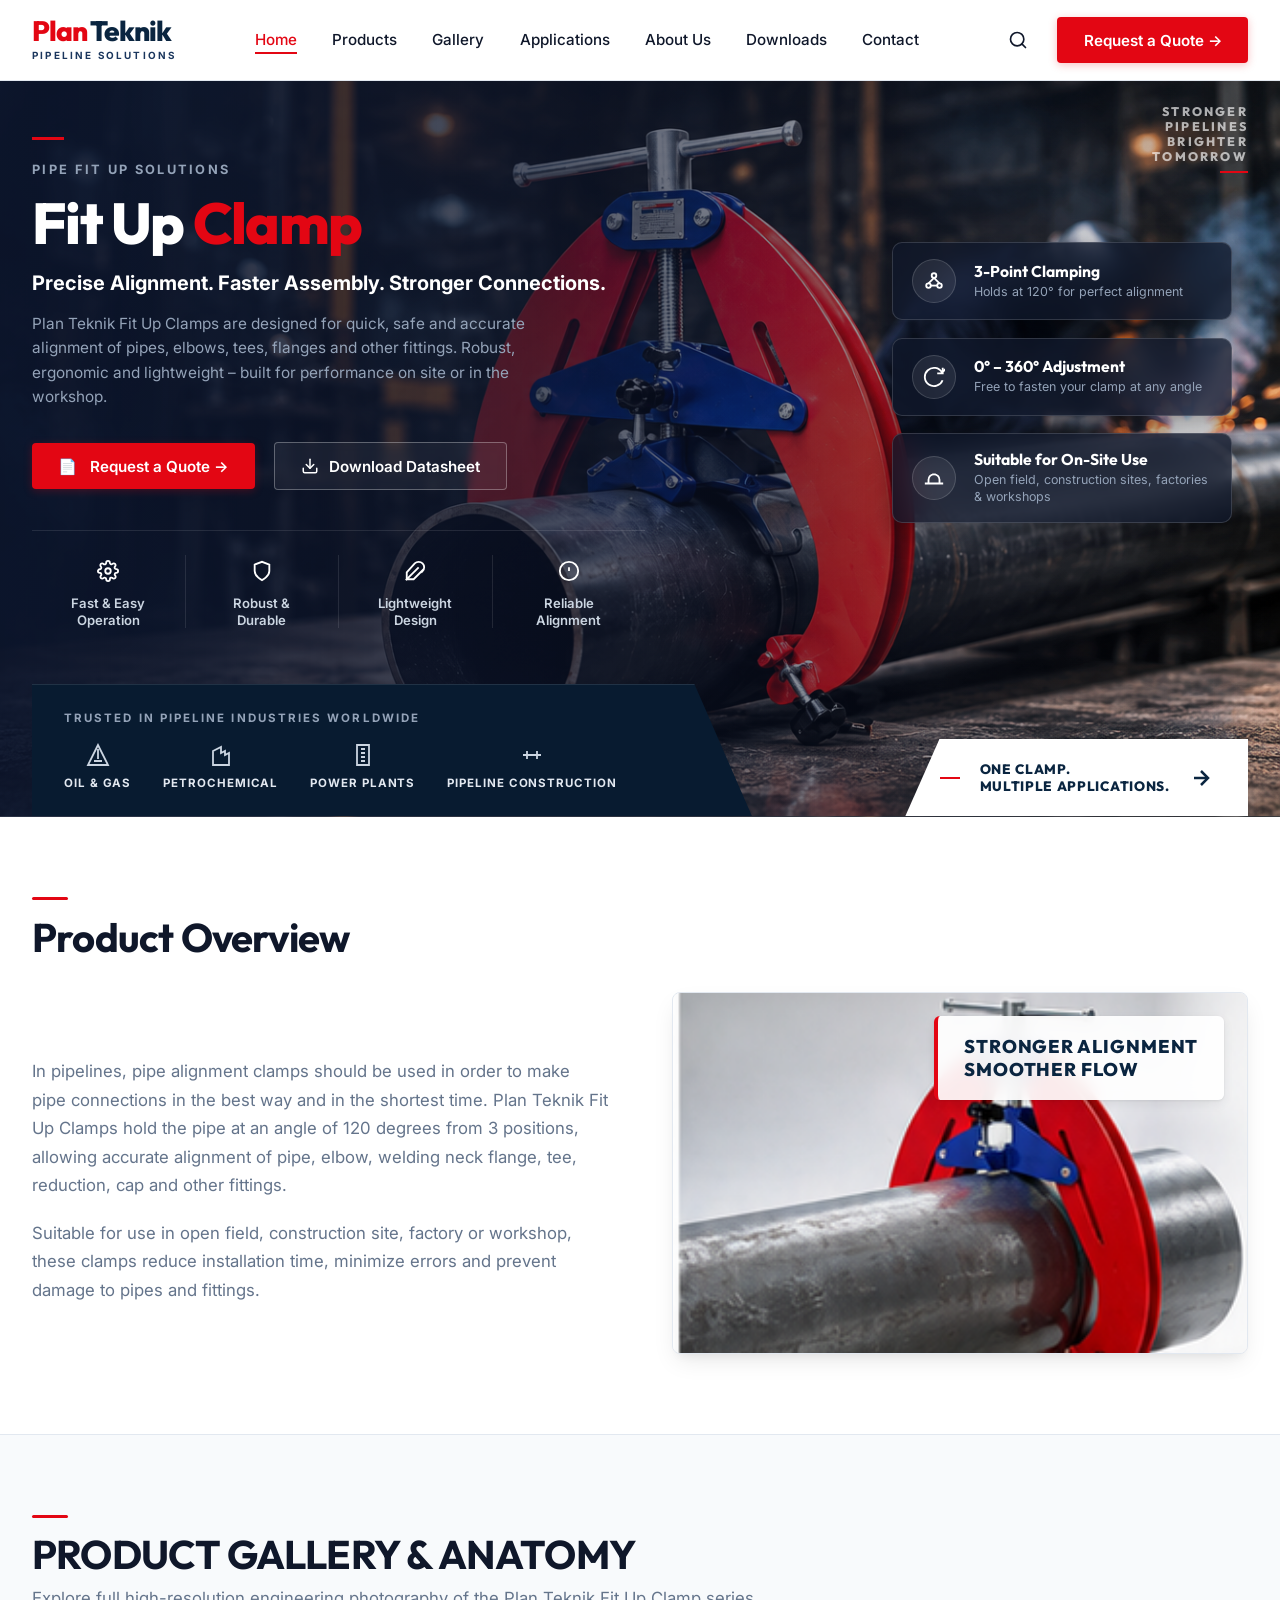
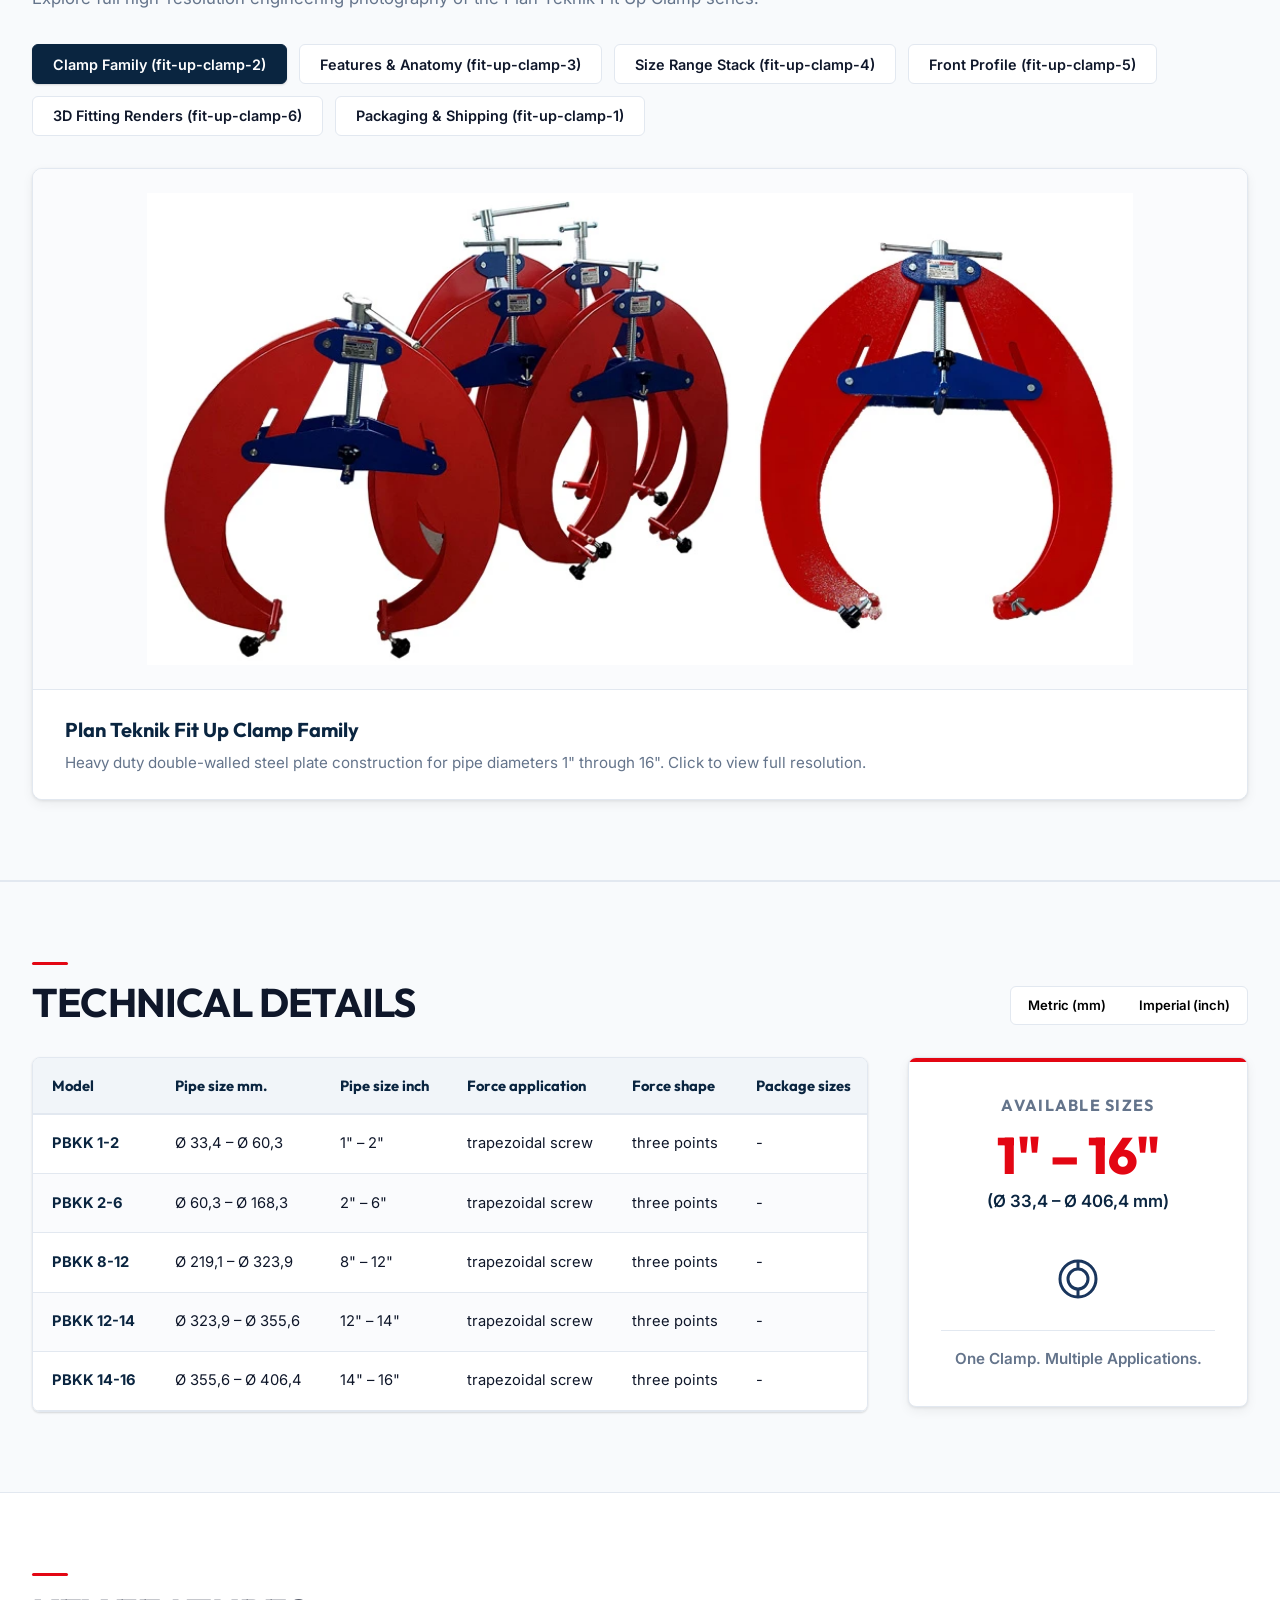
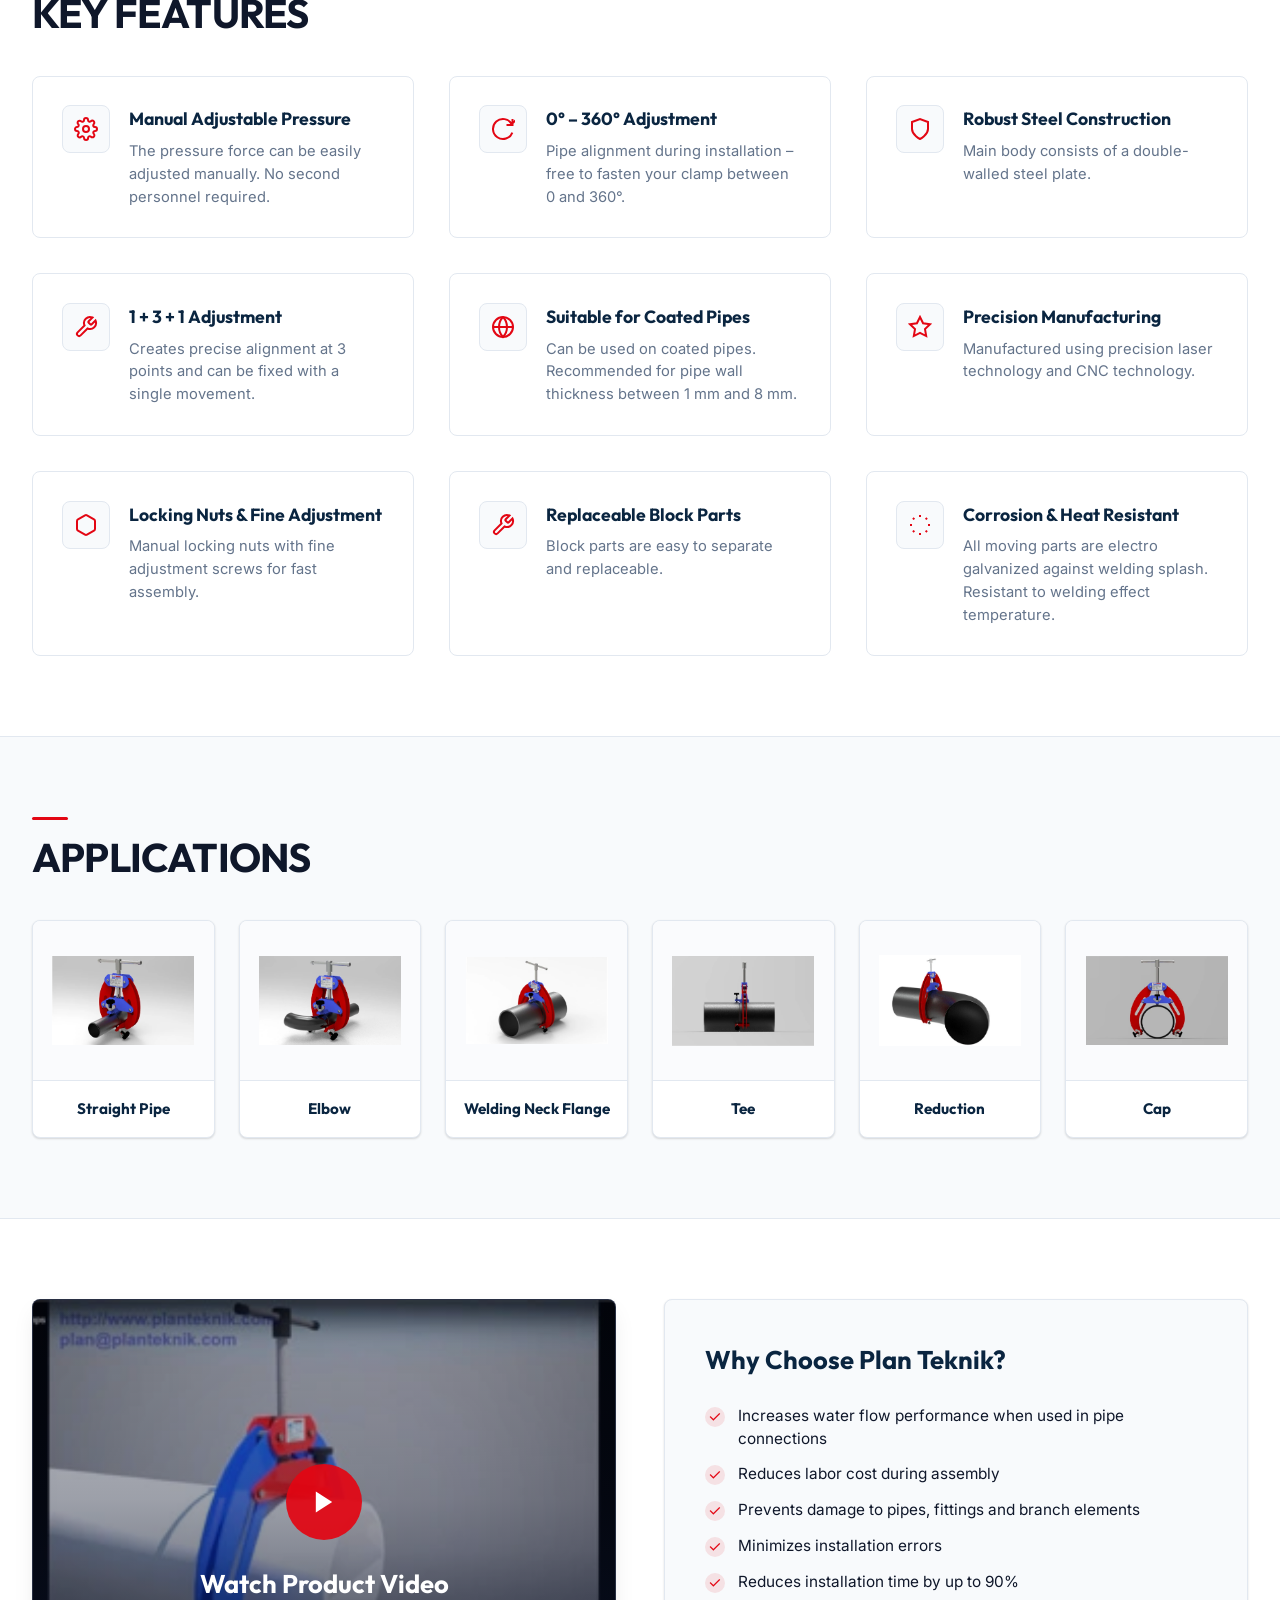
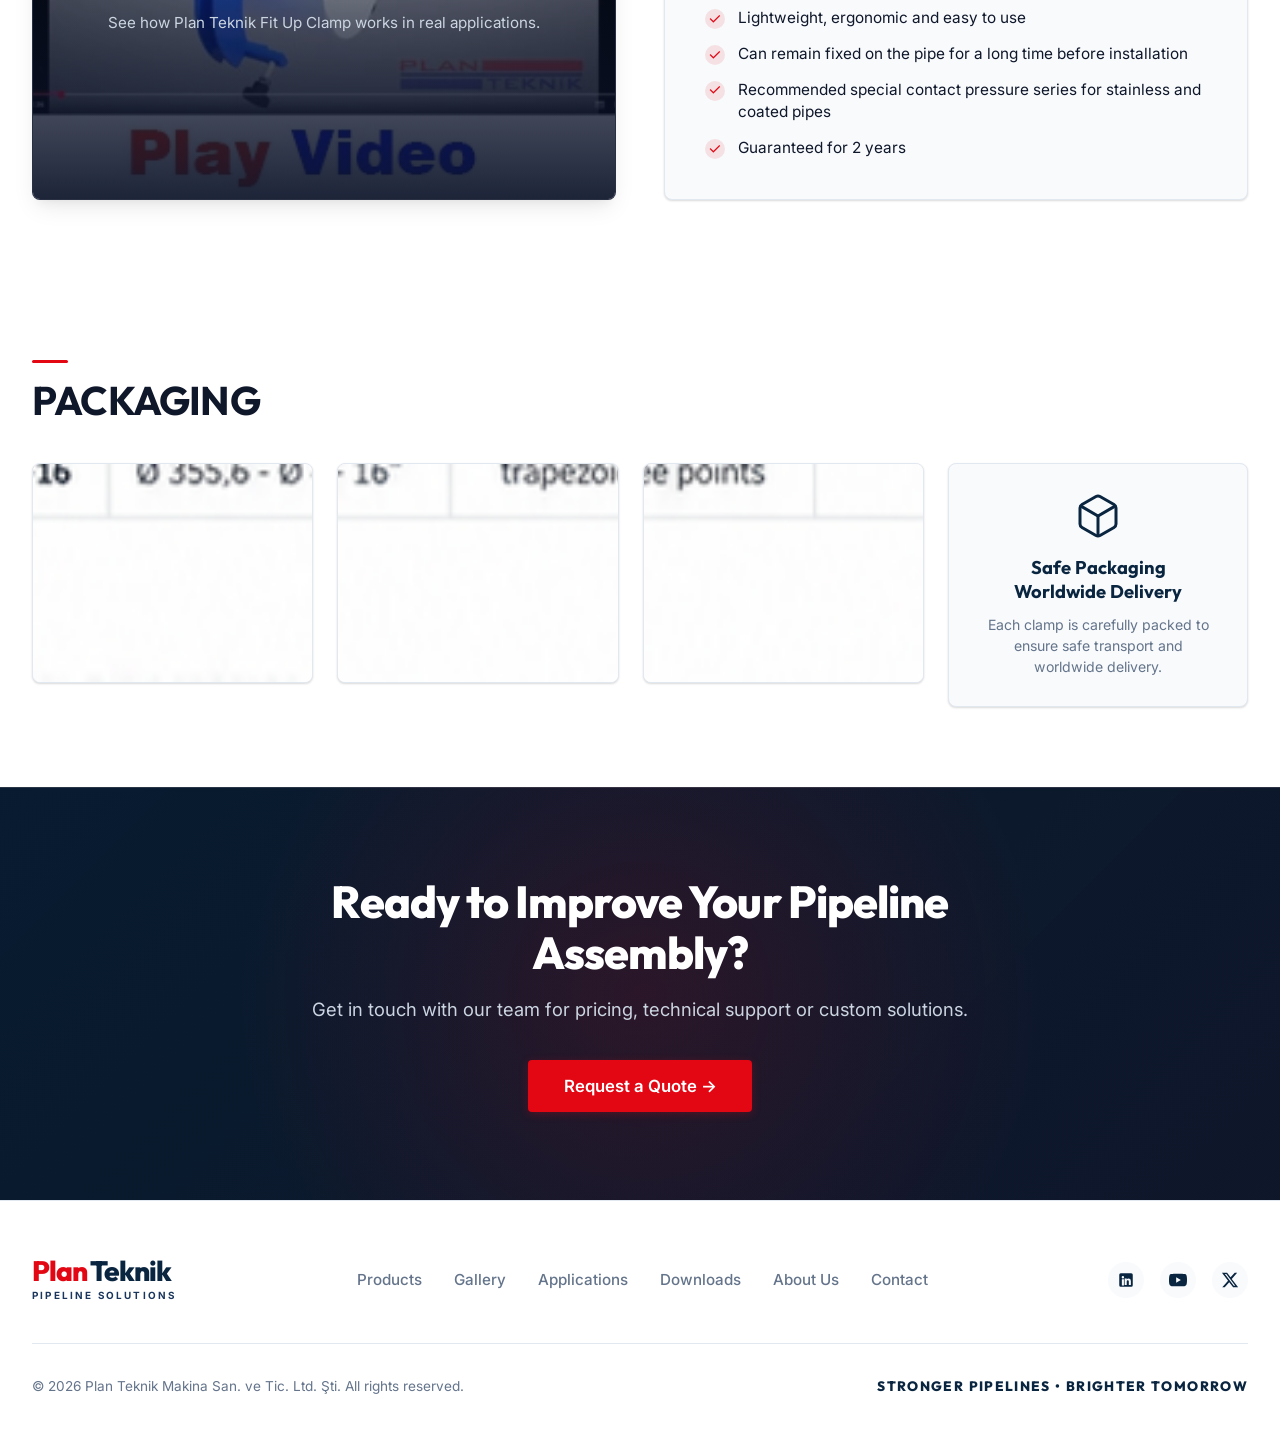
==== commit 7a8070c9: "Fix Product Overview layout to permanent 2-column side-by-side with exact clamp image" ====
--- a/index.html
+++ b/index.html
@@ -239,7 +239,7 @@
 
           <div class="overview-visual">
             <div class="overview-img-container">
-              <img src="assets/prod-overview-hd.png" alt="Fit Up Clamp mounted on steel pipe">
+              <img src="assets/prod-overview-clean-pipe.png" alt="Fit Up Clamp mounted on steel pipe">
             </div>
 
             <div class="side-statement-box">
--- a/index.css
+++ b/index.css
@@ -611,13 +611,19 @@
   color: var(--navy-dark);
 }
 
+/* ==========================================================================
    PRODUCT OVERVIEW SECTION
    ========================================================================== */
 .overview-grid {
-  display: grid;
-  grid-template-columns: 1fr 1fr;
+  display: flex;
+  flex-direction: row;
+  align-items: center;
   gap: 4rem;
-  align-items: center;
+}
+
+.overview-content {
+  flex: 1;
+  min-width: 0;
 }
 
 .overview-content p {
@@ -628,6 +634,8 @@
 }
 
 .overview-visual {
+  flex: 1;
+  min-width: 0;
   position: relative;
   display: flex;
   flex-direction: column;
@@ -1533,7 +1541,6 @@
 
 @media (max-width: 1024px) {
   .hero-grid,
-  .overview-grid,
   .tech-grid,
   .video-why-grid {
     grid-template-columns: 1fr;
@@ -1558,6 +1565,11 @@
 }
 
 @media (max-width: 768px) {
+  .overview-grid {
+    flex-direction: column;
+    gap: 2rem;
+  }
+
   .nav-menu {
     display: none;
   }
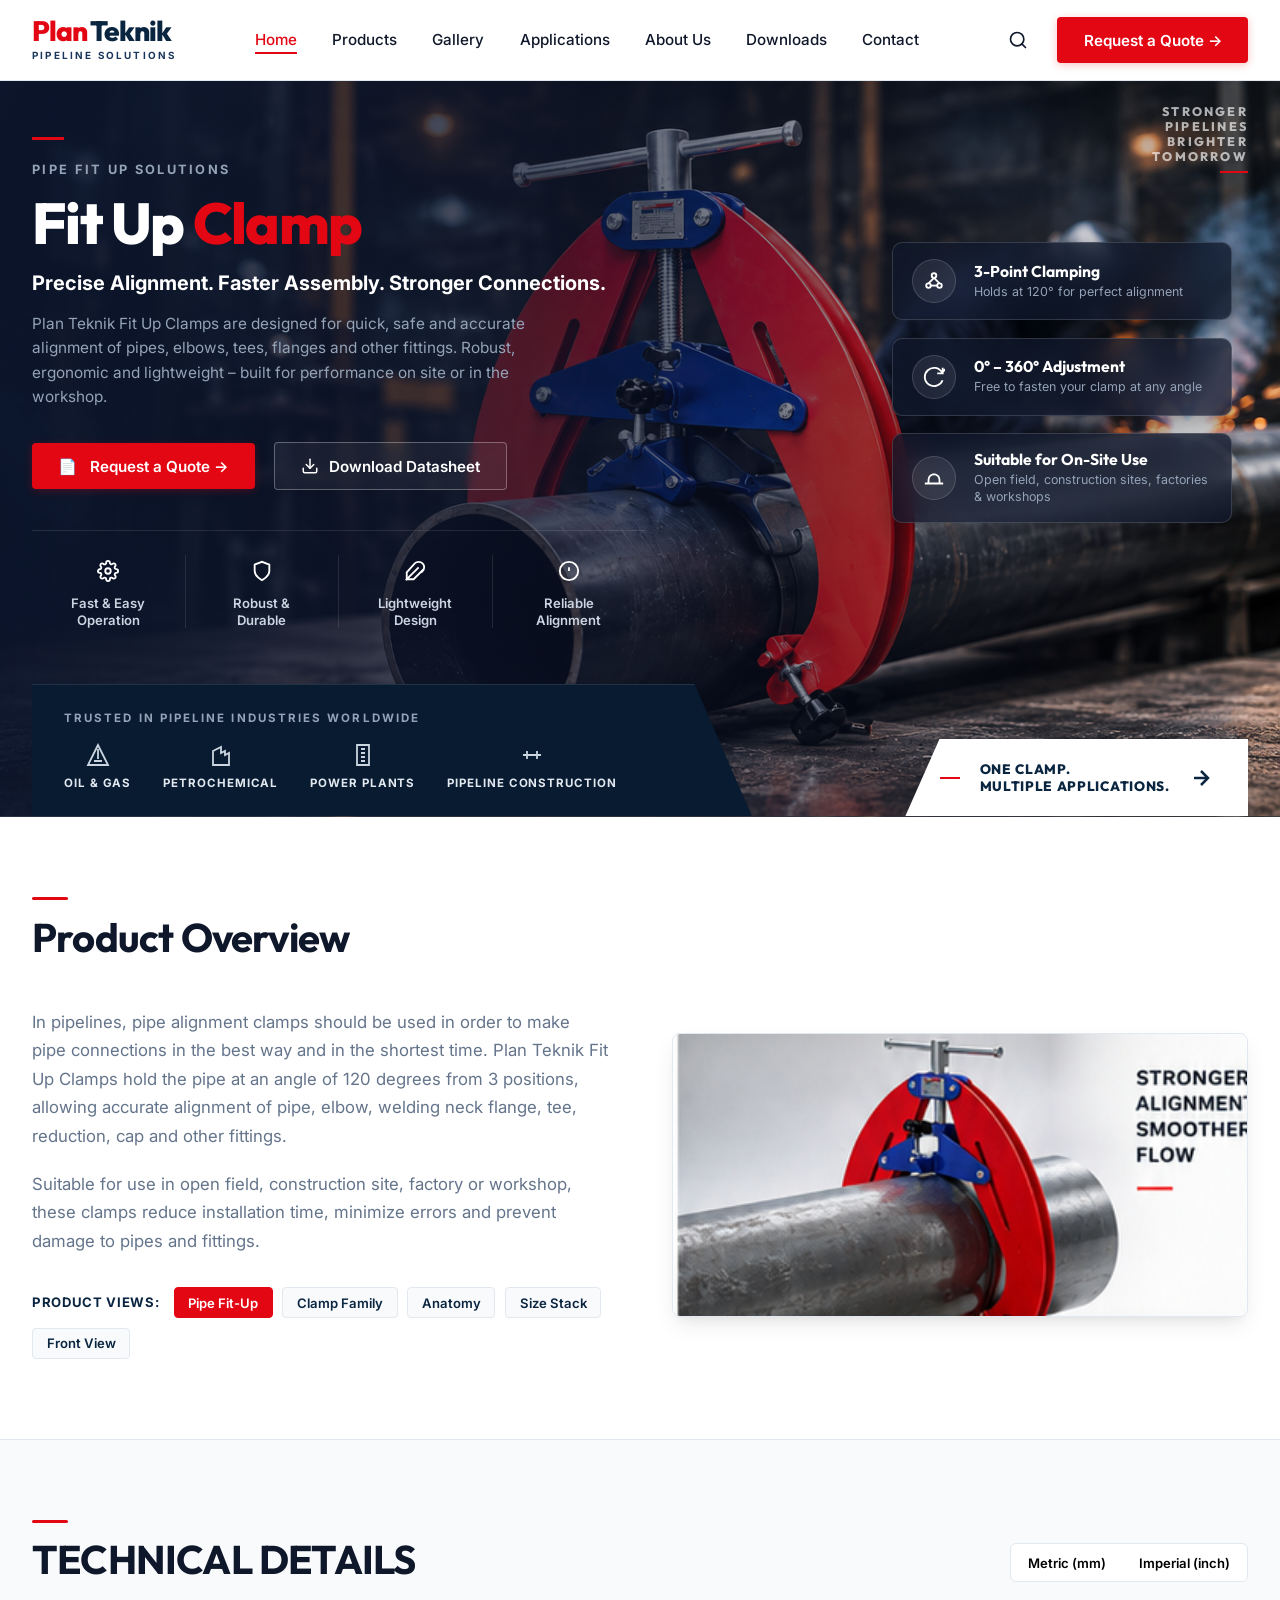
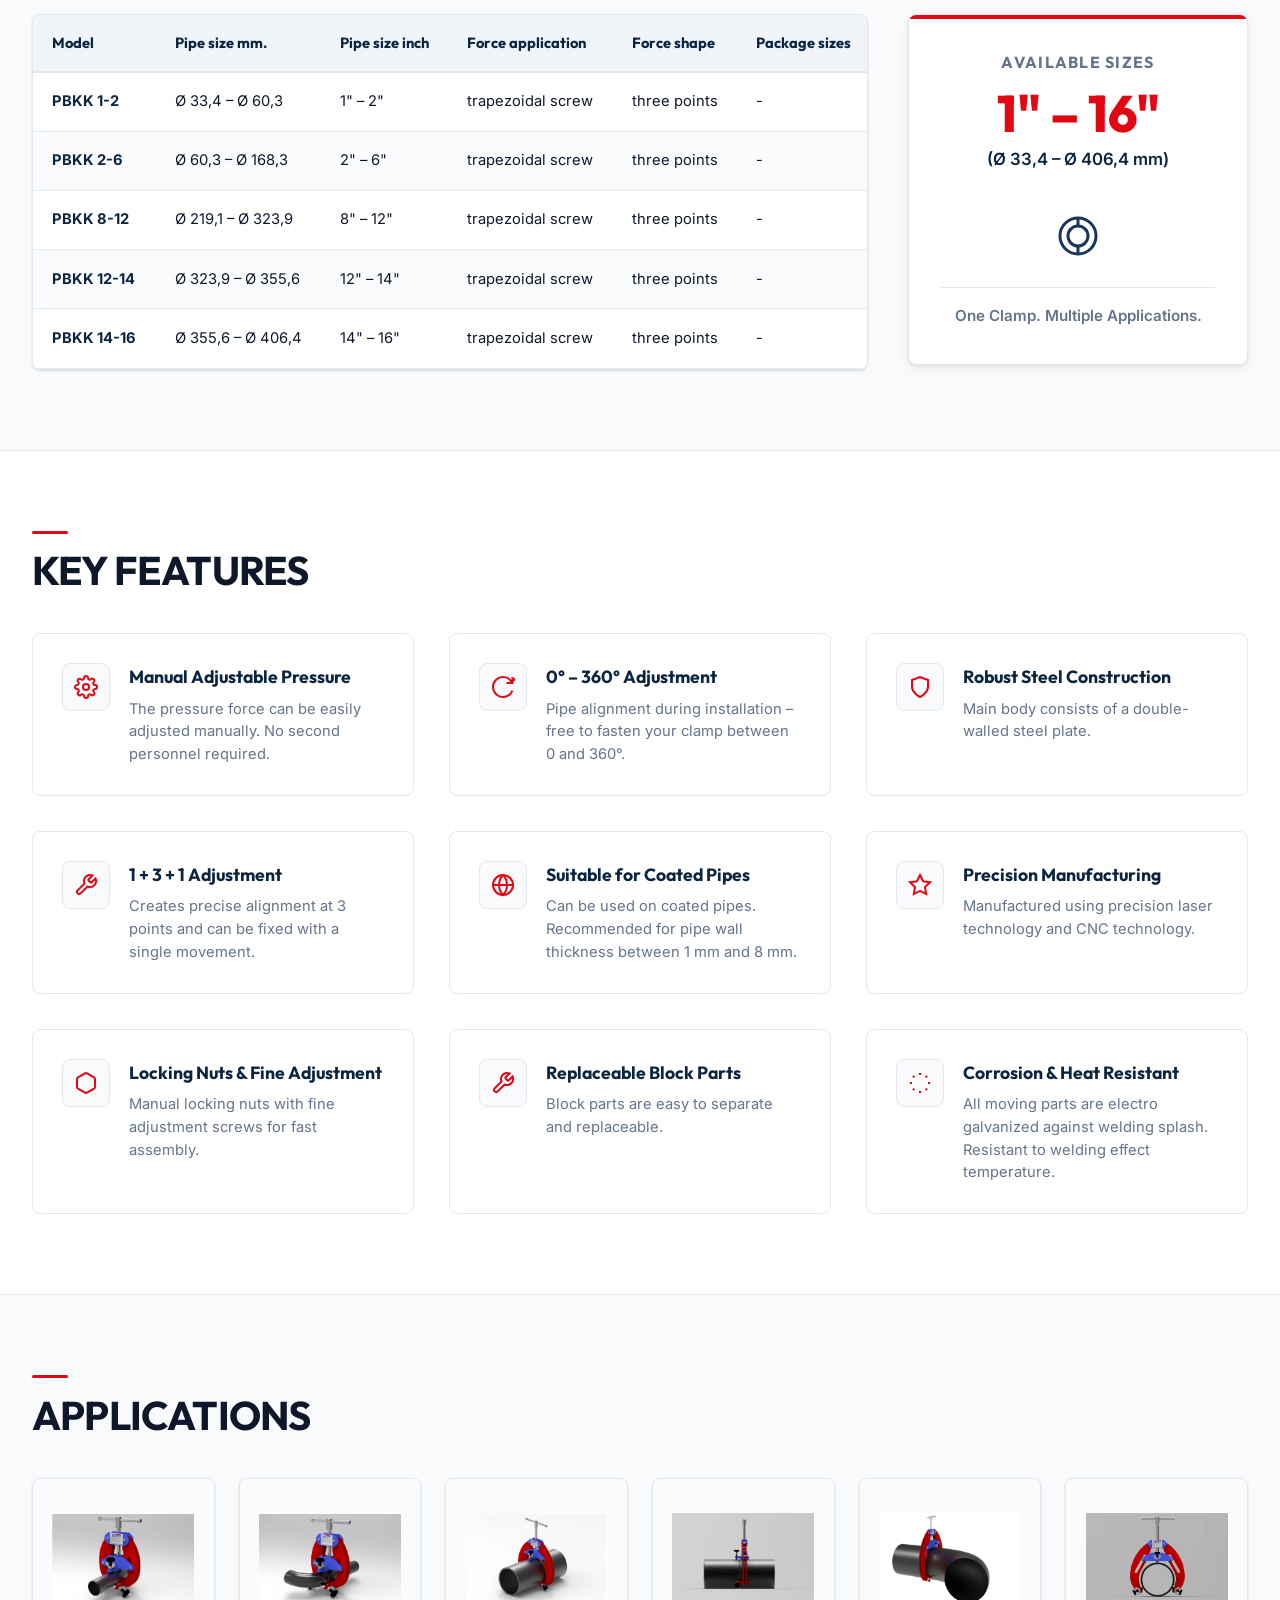
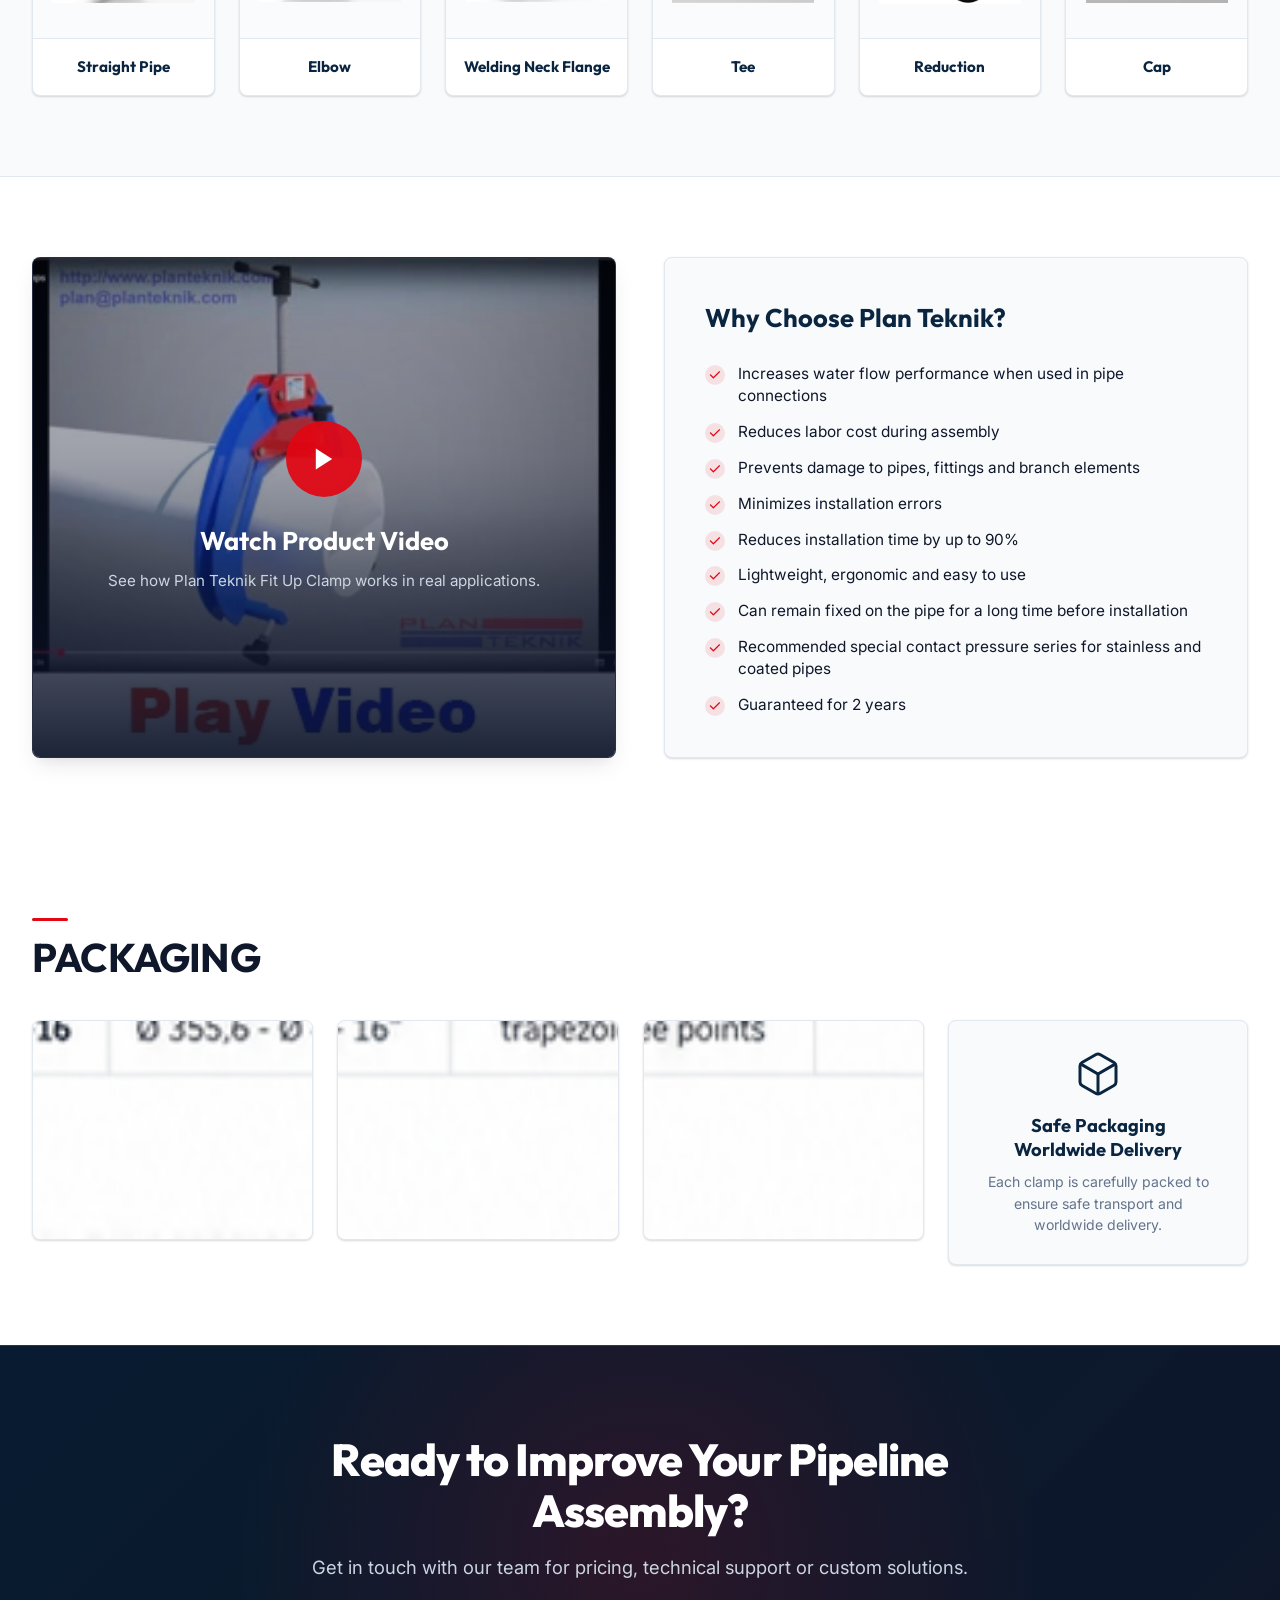
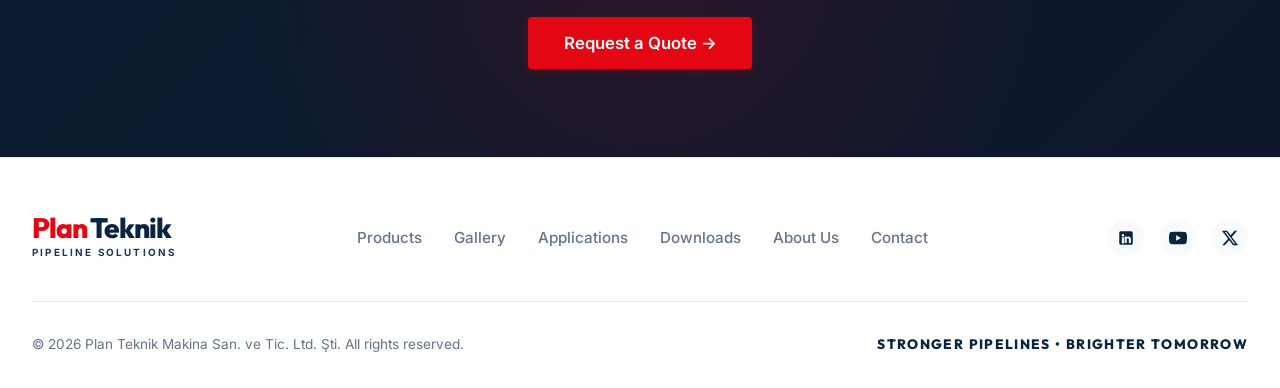
==== commit 5d1a150b: "Embed interactive product view switcher directly into Product Overview and remove extra section" ====
--- a/index.html
+++ b/index.html
@@ -235,103 +235,21 @@
             <p style="margin-top: 1.2rem;">
               Suitable for use in open field, construction site, factory or workshop, these clamps reduce installation time, minimize errors and prevent damage to pipes and fittings.
             </p>
+
+            <!-- Compact Product Views Switcher -->
+            <div class="overview-views-group" style="margin-top: 2rem; display: flex; flex-wrap: wrap; gap: 0.6rem; align-items: center;">
+              <span style="font-size: 0.82rem; font-weight: 700; color: var(--navy-dark); text-transform: uppercase; letter-spacing: 0.05em; margin-right: 0.3rem;">Product Views:</span>
+              <button class="overview-view-btn active" data-img="assets/prod-overview-exact-2.png" data-title="Pipe Installation View">Pipe Fit-Up</button>
+              <button class="overview-view-btn" data-img="fit-up-clamp-2.webp" data-title="Fit Up Clamp Family">Clamp Family</button>
+              <button class="overview-view-btn" data-img="fit-up-clamp-3.webp" data-title="Mechanical Anatomy & Clamping Screw">Anatomy</button>
+              <button class="overview-view-btn" data-img="fit-up-clamp-4.webp" data-title="Complete Size Range Array (1&quot; - 16&quot;)">Size Stack</button>
+              <button class="overview-view-btn" data-img="fit-up-clamp-5.webp" data-title="Front Profile &amp; 120&deg; Clamping">Front View</button>
+            </div>
           </div>
 
           <div class="overview-visual">
-            <div class="overview-img-container">
-              <img src="assets/prod-overview-clean-pipe.png" alt="Fit Up Clamp mounted on steel pipe">
-            </div>
-
-            <div class="side-statement-box">
-              <span class="side-statement-title">STRONGER ALIGNMENT<br>SMOOTHER FLOW</span>
-            </div>
-          </div>
-        </div>
-      </div>
-    </section>
-
-    <!-- INTERACTIVE PRODUCT GALLERY SECTION (FEATURING ALL 7 PRODUCT IMAGES) -->
-    <section id="gallery" class="section-spacing" style="background-color: var(--bg-light); border-top: 1px solid var(--border-light); border-bottom: 1px solid var(--border-light);">
-      <div class="container">
-        <span class="red-accent-bar"></span>
-        <h2 class="heading-lg" style="margin-bottom: 0.5rem;">PRODUCT GALLERY & ANATOMY</h2>
-        <p class="text-muted" style="margin-bottom: 2rem;">Explore full high-resolution engineering photography of the Plan Teknik Fit Up Clamp series.</p>
-
-        <!-- Gallery Tabs Navigation -->
-        <div class="gallery-tabs-nav">
-          <button class="gallery-tab-btn active" data-tab="tab-family">Clamp Family (fit-up-clamp-2)</button>
-          <button class="gallery-tab-btn" data-tab="tab-specs">Features & Anatomy (fit-up-clamp-3)</button>
-          <button class="gallery-tab-btn" data-tab="tab-sizes">Size Range Stack (fit-up-clamp-4)</button>
-          <button class="gallery-tab-btn" data-tab="tab-front">Front Profile (fit-up-clamp-5)</button>
-          <button class="gallery-tab-btn" data-tab="tab-renders">3D Fitting Renders (fit-up-clamp-6)</button>
-          <button class="gallery-tab-btn" data-tab="tab-packaging">Packaging & Shipping (fit-up-clamp-1)</button>
-        </div>
-
-        <!-- Gallery Content Views -->
-        <div class="gallery-content-wrapper">
-          <!-- Tab 1: Family -->
-          <div id="tab-family" class="gallery-tab-pane active">
-            <div class="gallery-img-card" onclick="openHighResLightbox('fit-up-clamp-2.webp', 'Plan Teknik Fit Up Clamp Family')">
-              <img src="fit-up-clamp-2.webp" alt="Plan Teknik Fit Up Clamp Family Standing">
-              <div class="gallery-img-caption">
-                <h4>Plan Teknik Fit Up Clamp Family</h4>
-                <p>Heavy duty double-walled steel plate construction for pipe diameters 1" through 16". Click to view full resolution.</p>
-              </div>
-            </div>
-          </div>
-
-          <!-- Tab 2: Specs & Anatomy -->
-          <div id="tab-specs" class="gallery-tab-pane">
-            <div class="gallery-img-card" onclick="openHighResLightbox('fit-up-clamp-3.webp', 'Mechanical Anatomy & Clamping Screw Detail')">
-              <img src="fit-up-clamp-3.webp" alt="Mechanical Anatomy & Clamping Screw Detail">
-              <div class="gallery-img-caption">
-                <h4>Mechanical Anatomy & Clamping Detail</h4>
-                <p>Main body trapezoidal clamping screw, ergonomic star Bakelite handle, and butterfly safety nut. Click to expand.</p>
-              </div>
-            </div>
-          </div>
-
-          <!-- Tab 3: Sizes Stack -->
-          <div id="tab-sizes" class="gallery-tab-pane">
-            <div class="gallery-img-card" onclick="openHighResLightbox('fit-up-clamp-4.webp', 'Fit Up Clamp Size Range Array (1 inch - 16 inch)')">
-              <img src="fit-up-clamp-4.webp" alt="Fit Up Clamp Size Range Array">
-              <div class="gallery-img-caption">
-                <h4>Complete Size Range Array (1" &ndash; 16")</h4>
-                <p>Overview of PBKK 1-2, PBKK 2-6, PBKK 8-12, PBKK 12-14, and PBKK 14-16 models.</p>
-              </div>
-            </div>
-          </div>
-
-          <!-- Tab 4: Front Profile -->
-          <div id="tab-front" class="gallery-tab-pane">
-            <div class="gallery-img-card" onclick="openHighResLightbox('fit-up-clamp-5.webp', 'Front Profile and Clamping Mechanism')">
-              <img src="fit-up-clamp-5.webp" alt="Front Profile and Clamping Mechanism">
-              <div class="gallery-img-caption">
-                <h4>Front Profile & 120&deg; 3-Point Alignment</h4>
-                <p>Demonstrating symmetric 120-degree pressure distribution across pipe circumferences.</p>
-              </div>
-            </div>
-          </div>
-
-          <!-- Tab 5: Renders Grid -->
-          <div id="tab-renders" class="gallery-tab-pane">
-            <div class="gallery-img-card" onclick="openHighResLightbox('fit-up-clamp-6.webp', '3D Fitting Renders (Straight, Elbow, Flange, Tee, Reduction, Cap)')">
-              <img src="fit-up-clamp-6.webp" alt="3D Fitting Renders Grid">
-              <div class="gallery-img-caption">
-                <h4>3D Engineering Fitting Renders Grid</h4>
-                <p>Detailed CAD models of Fit Up Clamp mounted on straight pipes, 90&deg; elbows, flanges, and caps.</p>
-              </div>
-            </div>
-          </div>
-
-          <!-- Tab 6: Packaging -->
-          <div id="tab-packaging" class="gallery-tab-pane">
-            <div class="gallery-img-card" onclick="openHighResLightbox('fit-up-clamp-1.webp', 'Export Packaging (Wooden Crates, Wrapped Clamps, Cardboard Boxes)')">
-              <img src="fit-up-clamp-1.webp" alt="Export Packaging Overview">
-              <div class="gallery-img-caption">
-                <h4>Export Packaging Standards</h4>
-                <p>Heavy duty wooden crates, moisture-sealed protective wrapping, and labelled cardboard boxes.</p>
-              </div>
+            <div class="overview-img-container" onclick="openOverviewLightbox()" style="cursor: pointer;">
+              <img id="overview-display-img" src="assets/prod-overview-exact-2.png" alt="Fit Up Clamp mounted on steel pipe">
             </div>
           </div>
         </div>
--- a/index.css
+++ b/index.css
@@ -633,6 +633,29 @@
   margin-top: 1rem;
 }
 
+.overview-view-btn {
+  padding: 0.4rem 0.85rem;
+  font-size: 0.82rem;
+  font-weight: 600;
+  color: var(--navy-dark);
+  background-color: var(--bg-light);
+  border: 1px solid var(--border-light);
+  border-radius: 4px;
+  transition: all var(--transition-fast);
+  cursor: pointer;
+}
+
+.overview-view-btn:hover {
+  border-color: var(--red-primary);
+  color: var(--red-primary);
+}
+
+.overview-view-btn.active {
+  background-color: var(--red-primary);
+  color: var(--text-white);
+  border-color: var(--red-primary);
+}
+
 .overview-visual {
   flex: 1;
   min-width: 0;
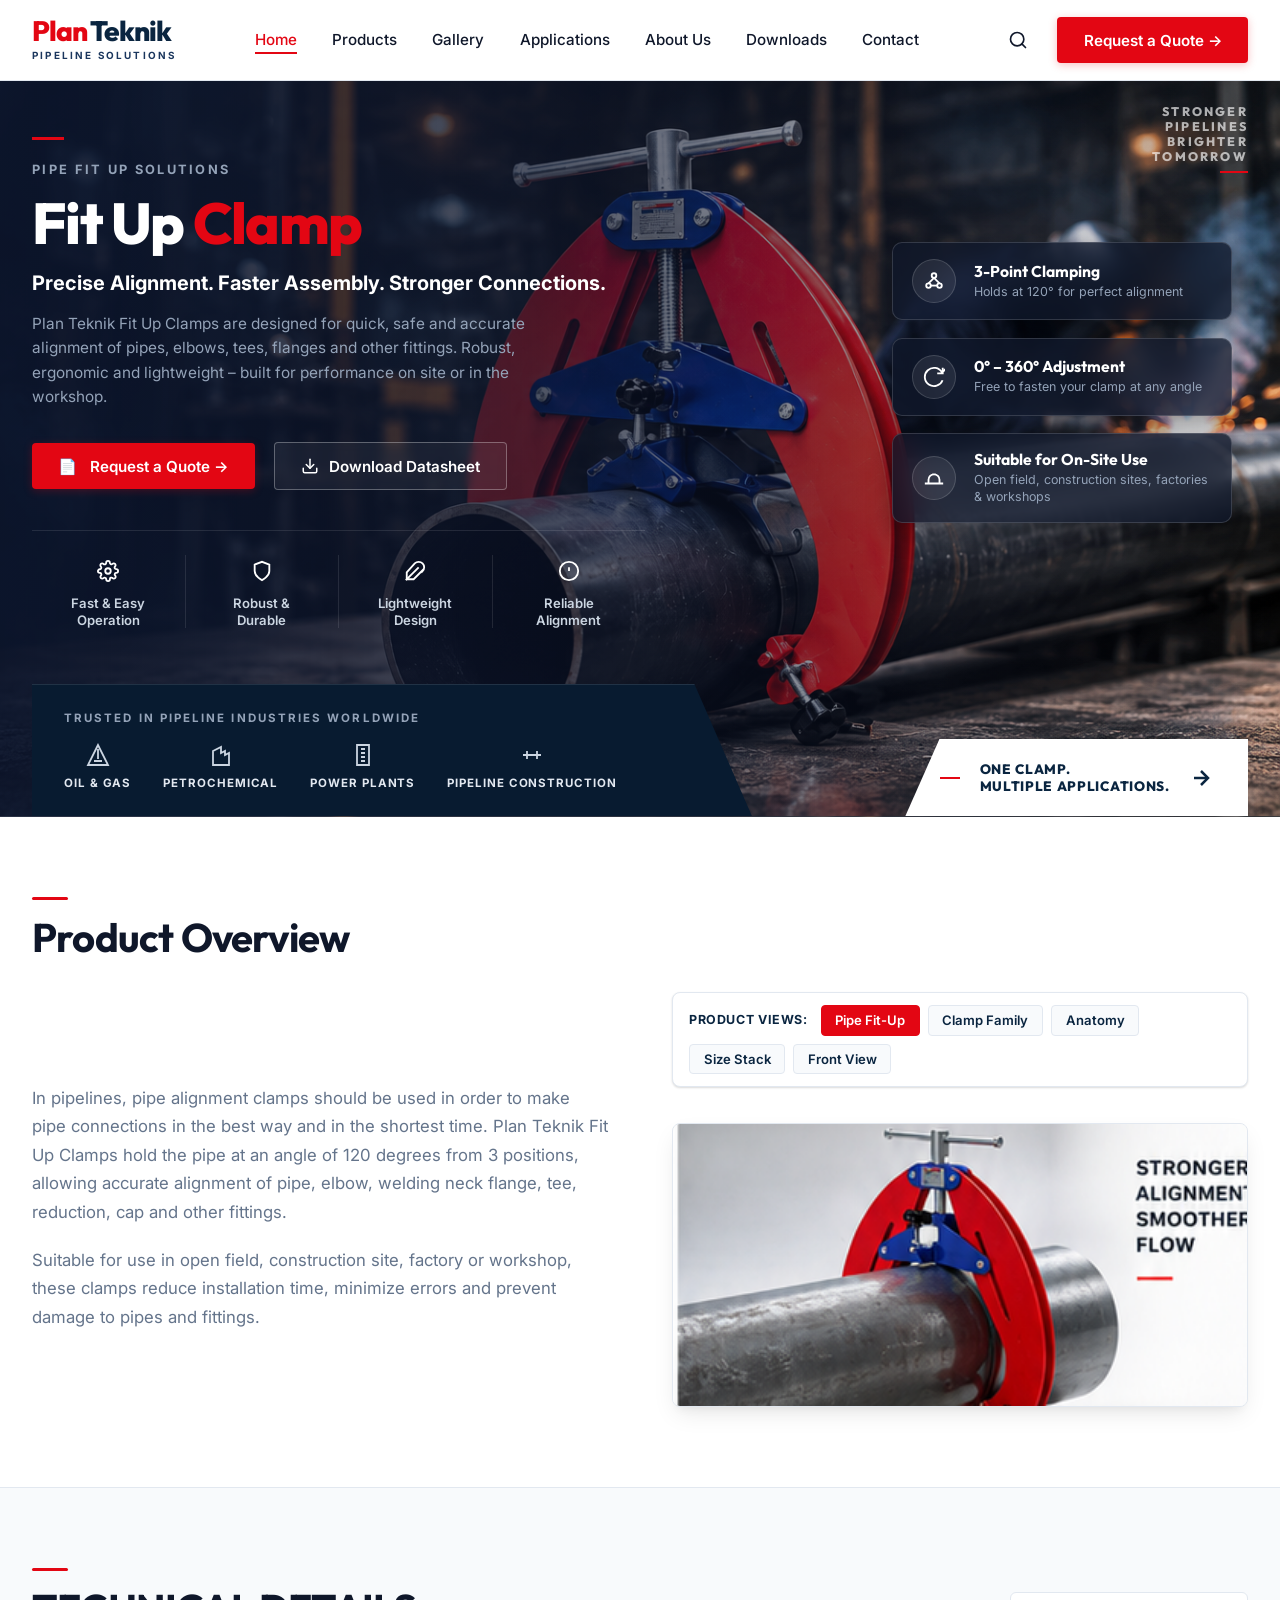
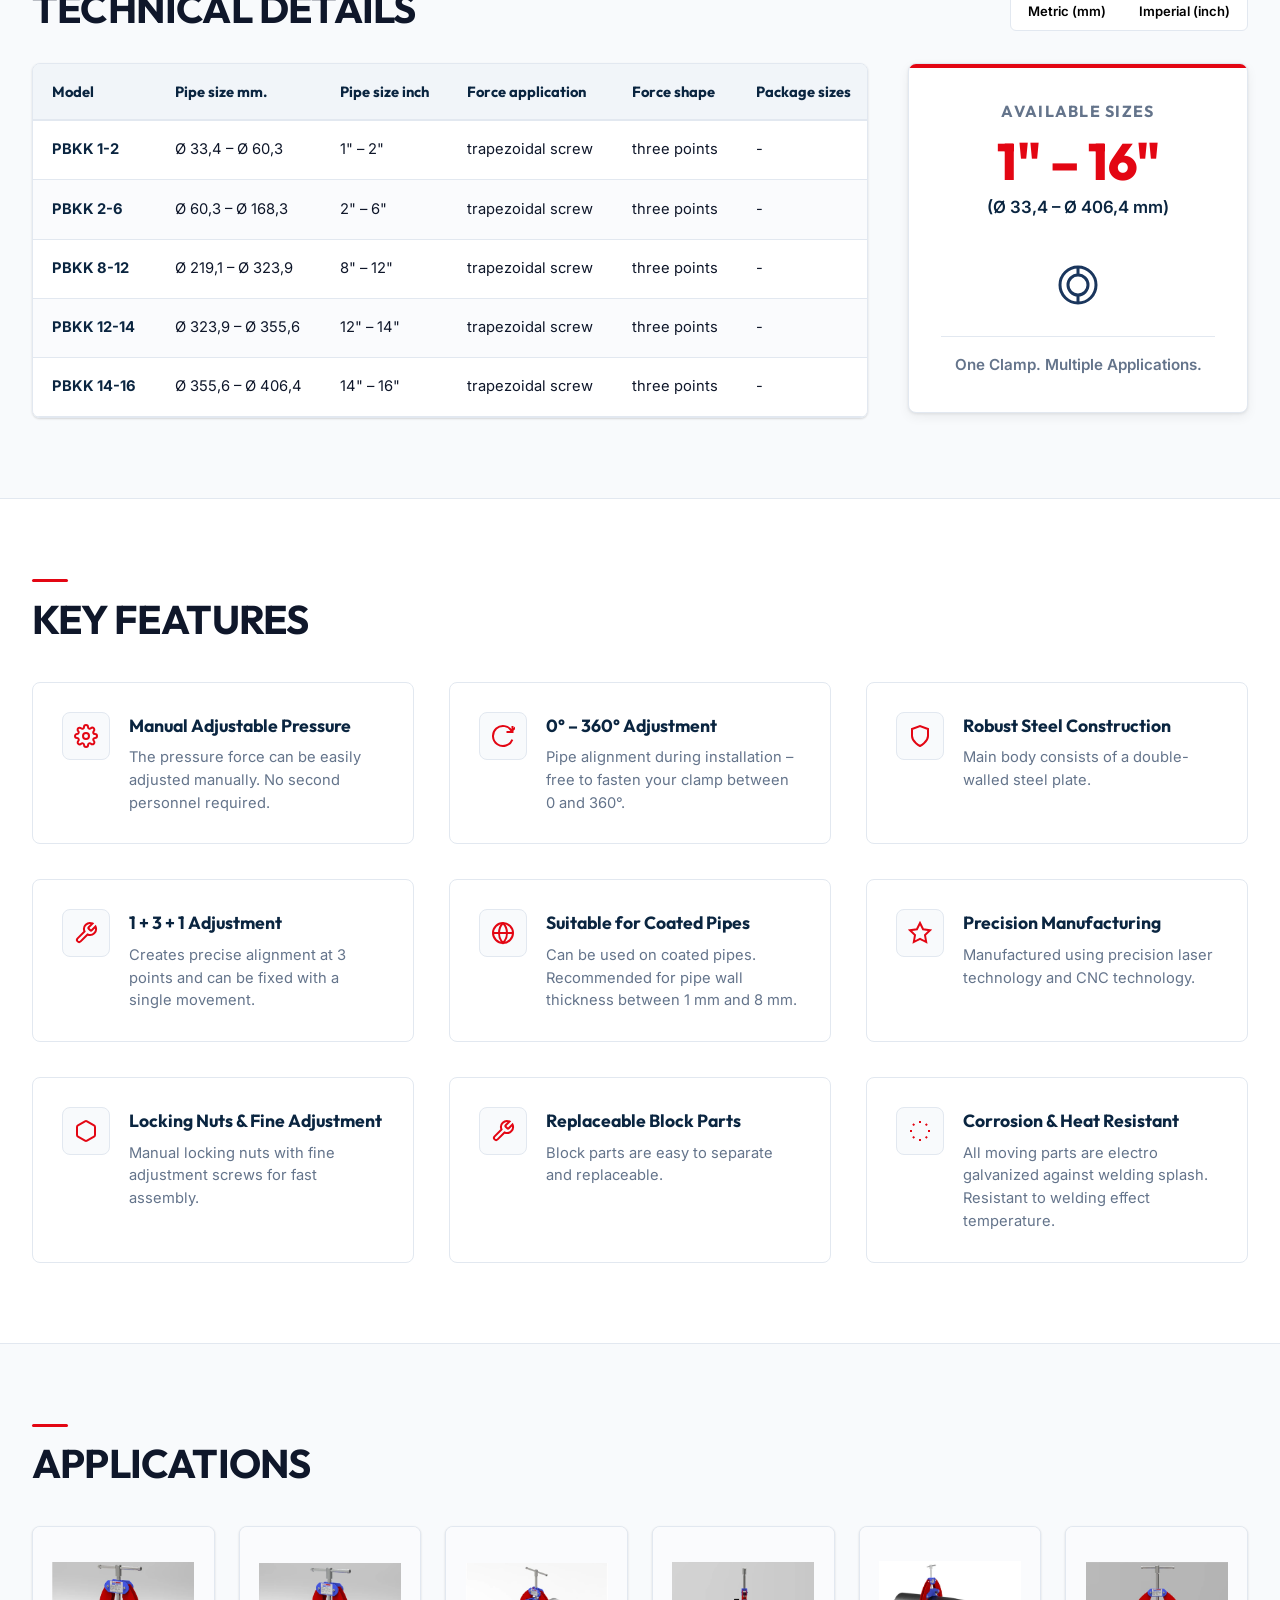
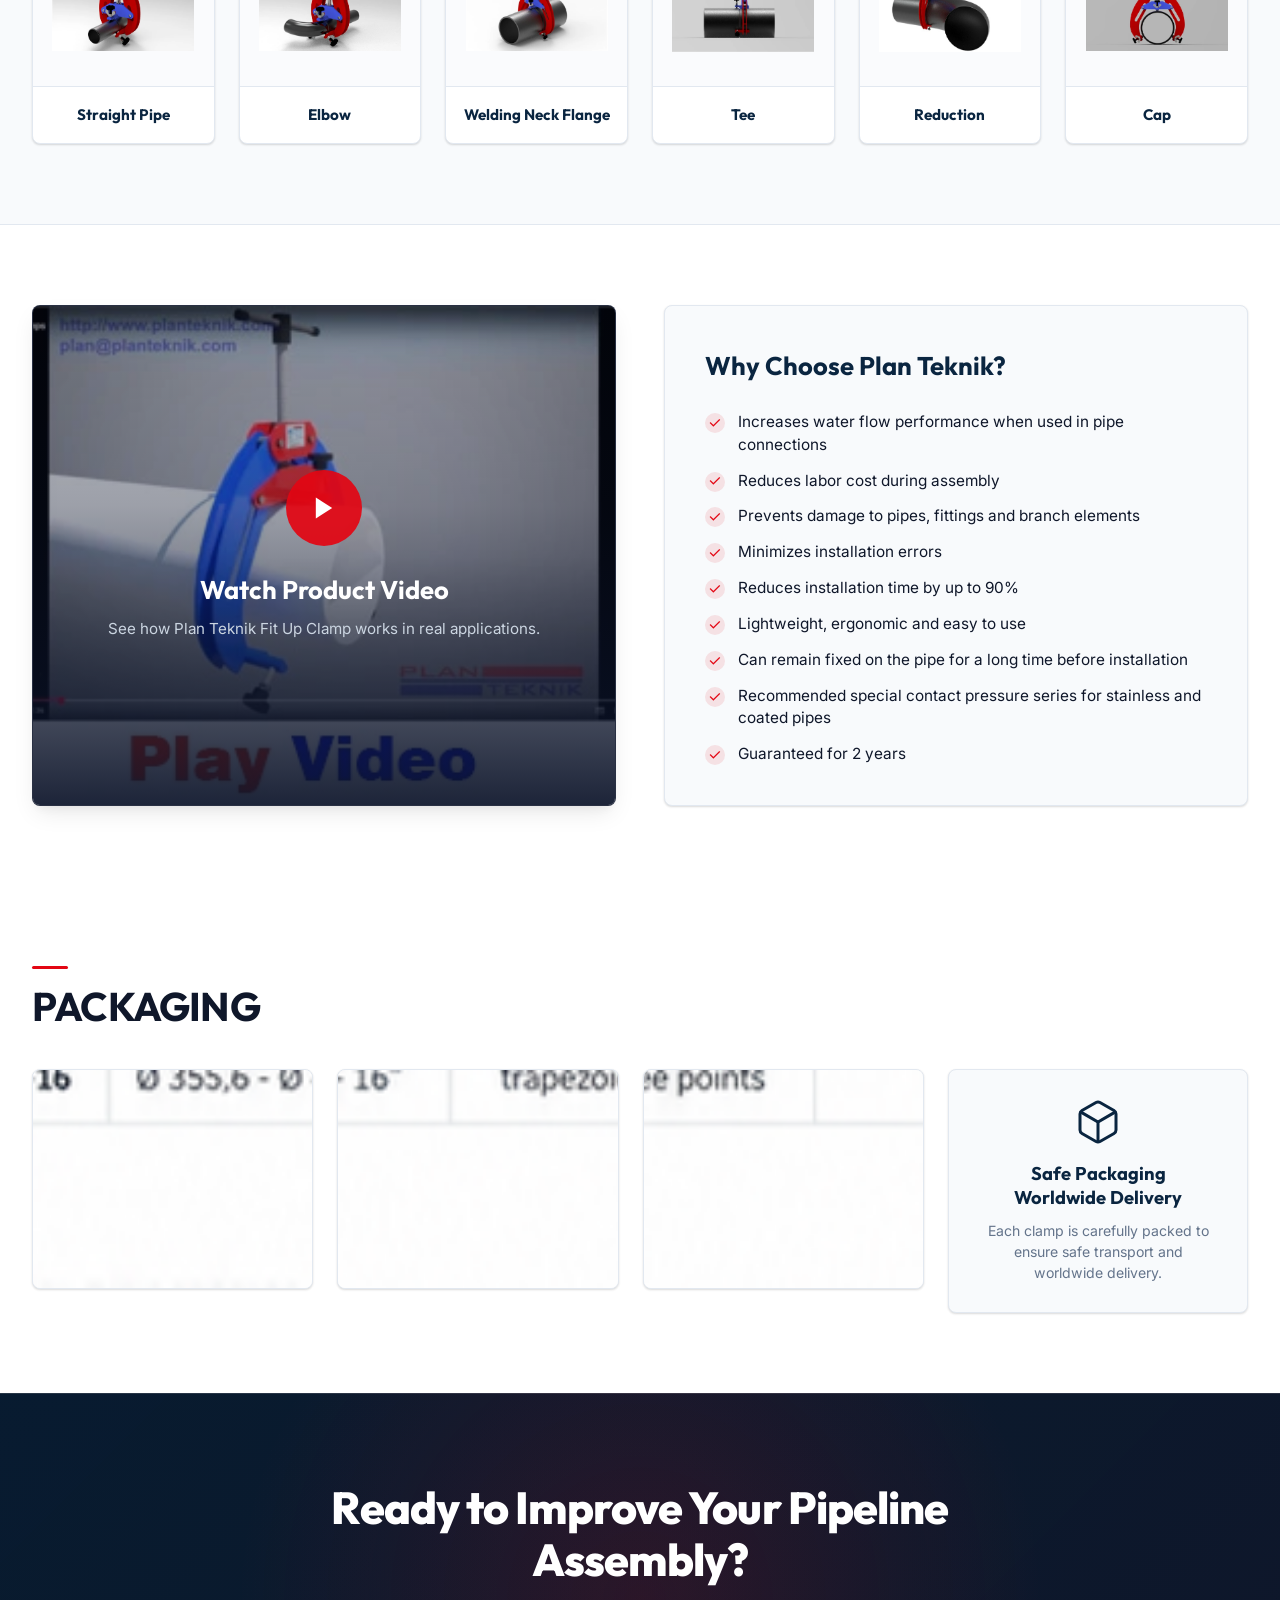
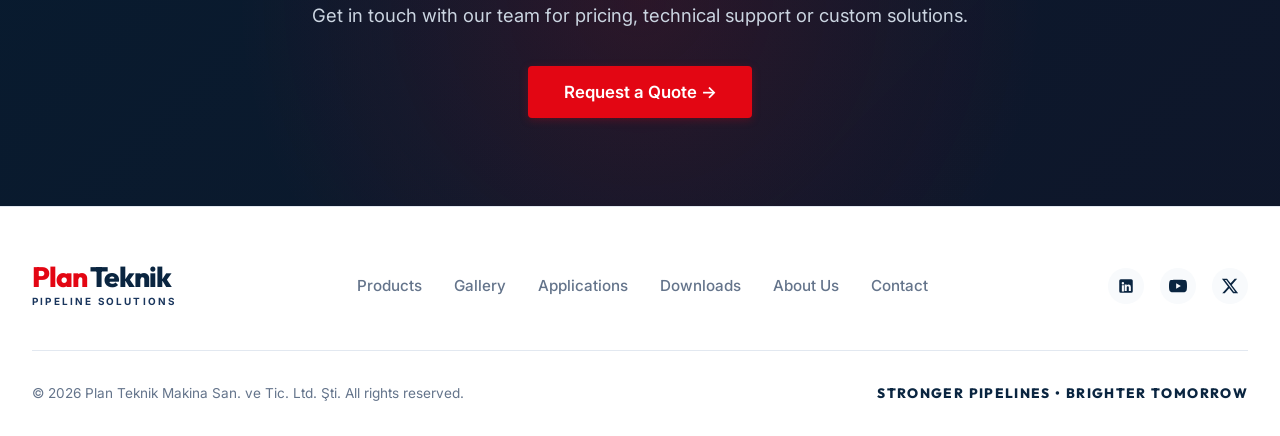
==== commit c66ddd48: "Move PRODUCT VIEWS tab bar directly above the right-side product image card" ====
--- a/index.html
+++ b/index.html
@@ -235,19 +235,19 @@
             <p style="margin-top: 1.2rem;">
               Suitable for use in open field, construction site, factory or workshop, these clamps reduce installation time, minimize errors and prevent damage to pipes and fittings.
             </p>
-
-            <!-- Compact Product Views Switcher -->
-            <div class="overview-views-group" style="margin-top: 2rem; display: flex; flex-wrap: wrap; gap: 0.6rem; align-items: center;">
-              <span style="font-size: 0.82rem; font-weight: 700; color: var(--navy-dark); text-transform: uppercase; letter-spacing: 0.05em; margin-right: 0.3rem;">Product Views:</span>
+          </div>
+
+          <div class="overview-visual">
+            <!-- Product Views Gallery Switcher Bar (Placed directly above Product Image Card) -->
+            <div class="overview-views-group">
+              <span class="overview-views-label">PRODUCT VIEWS:</span>
               <button class="overview-view-btn active" data-img="assets/prod-overview-exact-2.png" data-title="Pipe Installation View">Pipe Fit-Up</button>
               <button class="overview-view-btn" data-img="fit-up-clamp-2.webp" data-title="Fit Up Clamp Family">Clamp Family</button>
-              <button class="overview-view-btn" data-img="fit-up-clamp-3.webp" data-title="Mechanical Anatomy & Clamping Screw">Anatomy</button>
+              <button class="overview-view-btn" data-img="fit-up-clamp-3.webp" data-title="Mechanical Anatomy &amp; Clamping Screw">Anatomy</button>
               <button class="overview-view-btn" data-img="fit-up-clamp-4.webp" data-title="Complete Size Range Array (1&quot; - 16&quot;)">Size Stack</button>
               <button class="overview-view-btn" data-img="fit-up-clamp-5.webp" data-title="Front Profile &amp; 120&deg; Clamping">Front View</button>
             </div>
-          </div>
-
-          <div class="overview-visual">
+
             <div class="overview-img-container" onclick="openOverviewLightbox()" style="cursor: pointer;">
               <img id="overview-display-img" src="assets/prod-overview-exact-2.png" alt="Fit Up Clamp mounted on steel pipe">
             </div>
--- a/index.css
+++ b/index.css
@@ -633,6 +633,28 @@
   margin-top: 1rem;
 }
 
+.overview-views-group {
+  display: flex;
+  flex-wrap: wrap;
+  gap: 0.5rem;
+  align-items: center;
+  margin-bottom: 0.75rem;
+  background: var(--bg-white);
+  padding: 0.75rem 1rem;
+  border-radius: 8px;
+  border: 1px solid var(--border-light);
+  box-shadow: var(--shadow-sm);
+}
+
+.overview-views-label {
+  font-size: 0.78rem;
+  font-weight: 700;
+  color: var(--navy-dark);
+  text-transform: uppercase;
+  letter-spacing: 0.05em;
+  margin-right: 0.3rem;
+}
+
 .overview-view-btn {
   padding: 0.4rem 0.85rem;
   font-size: 0.82rem;
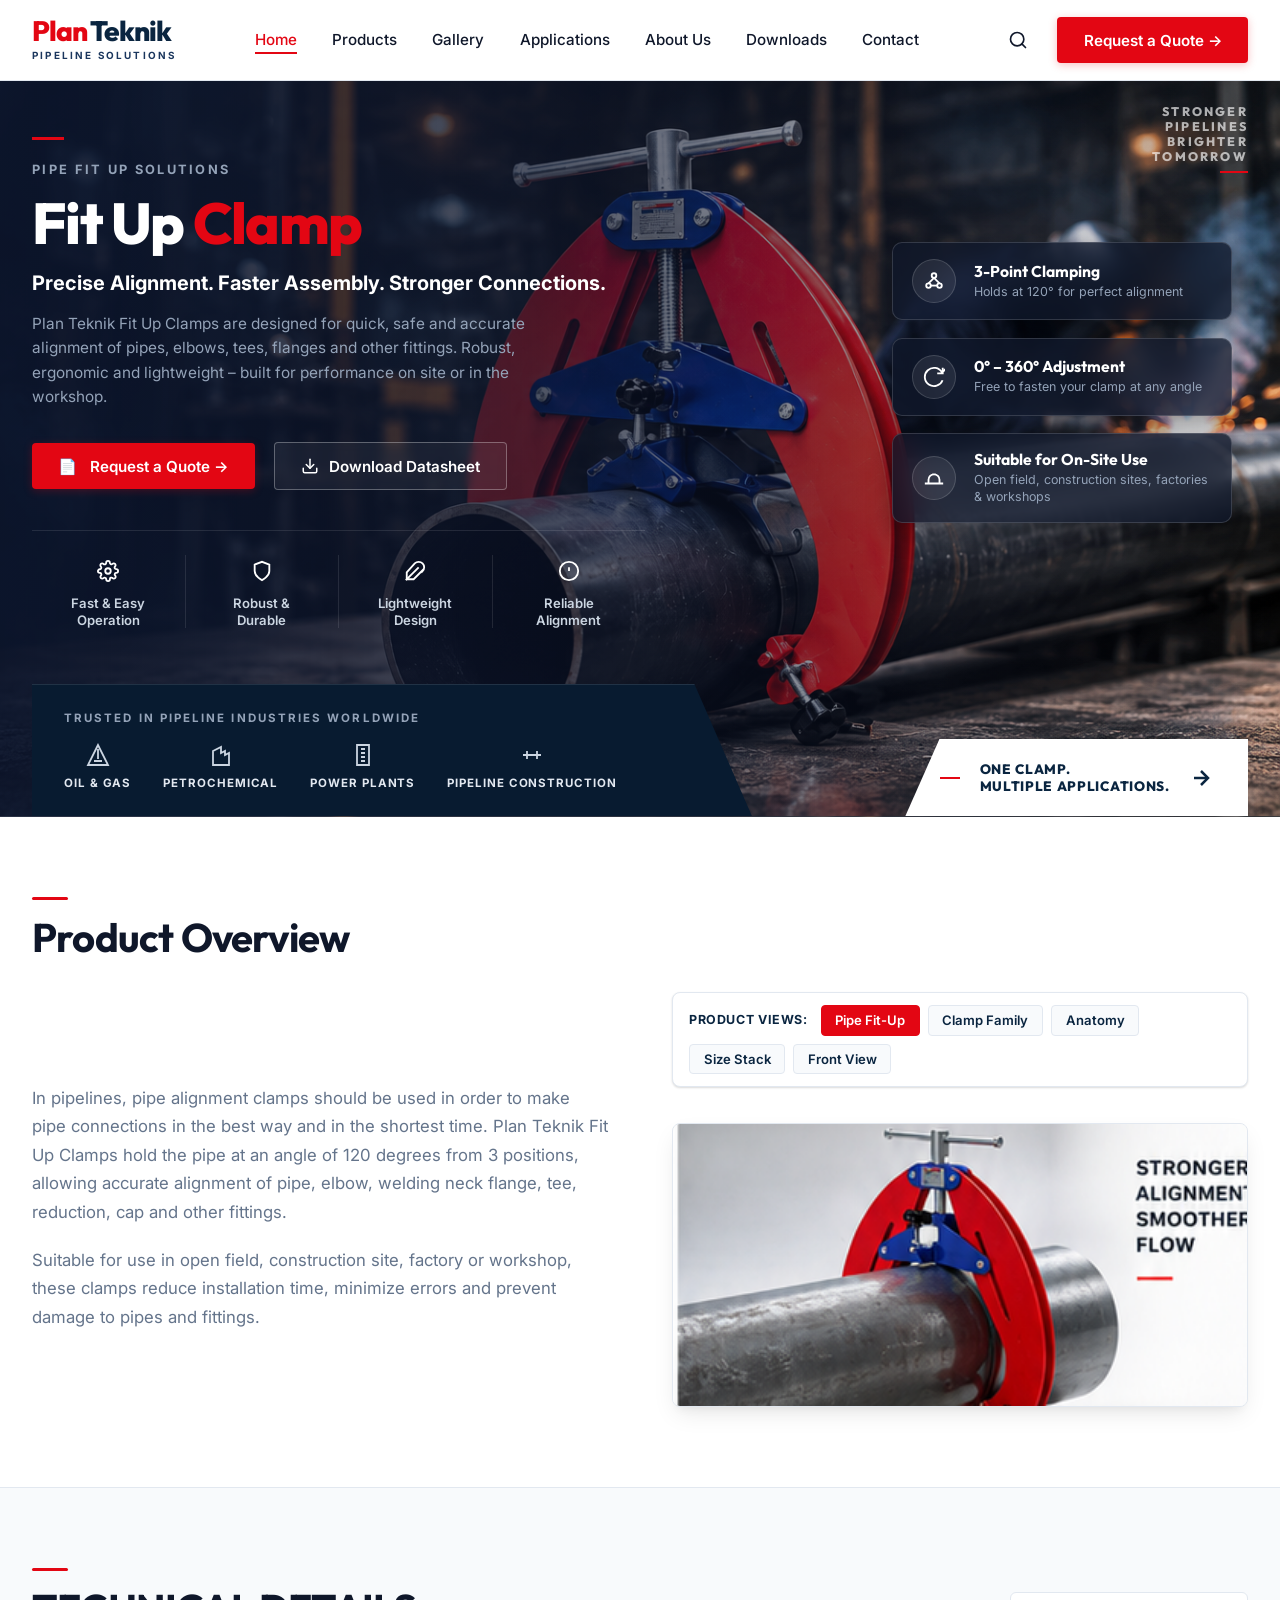
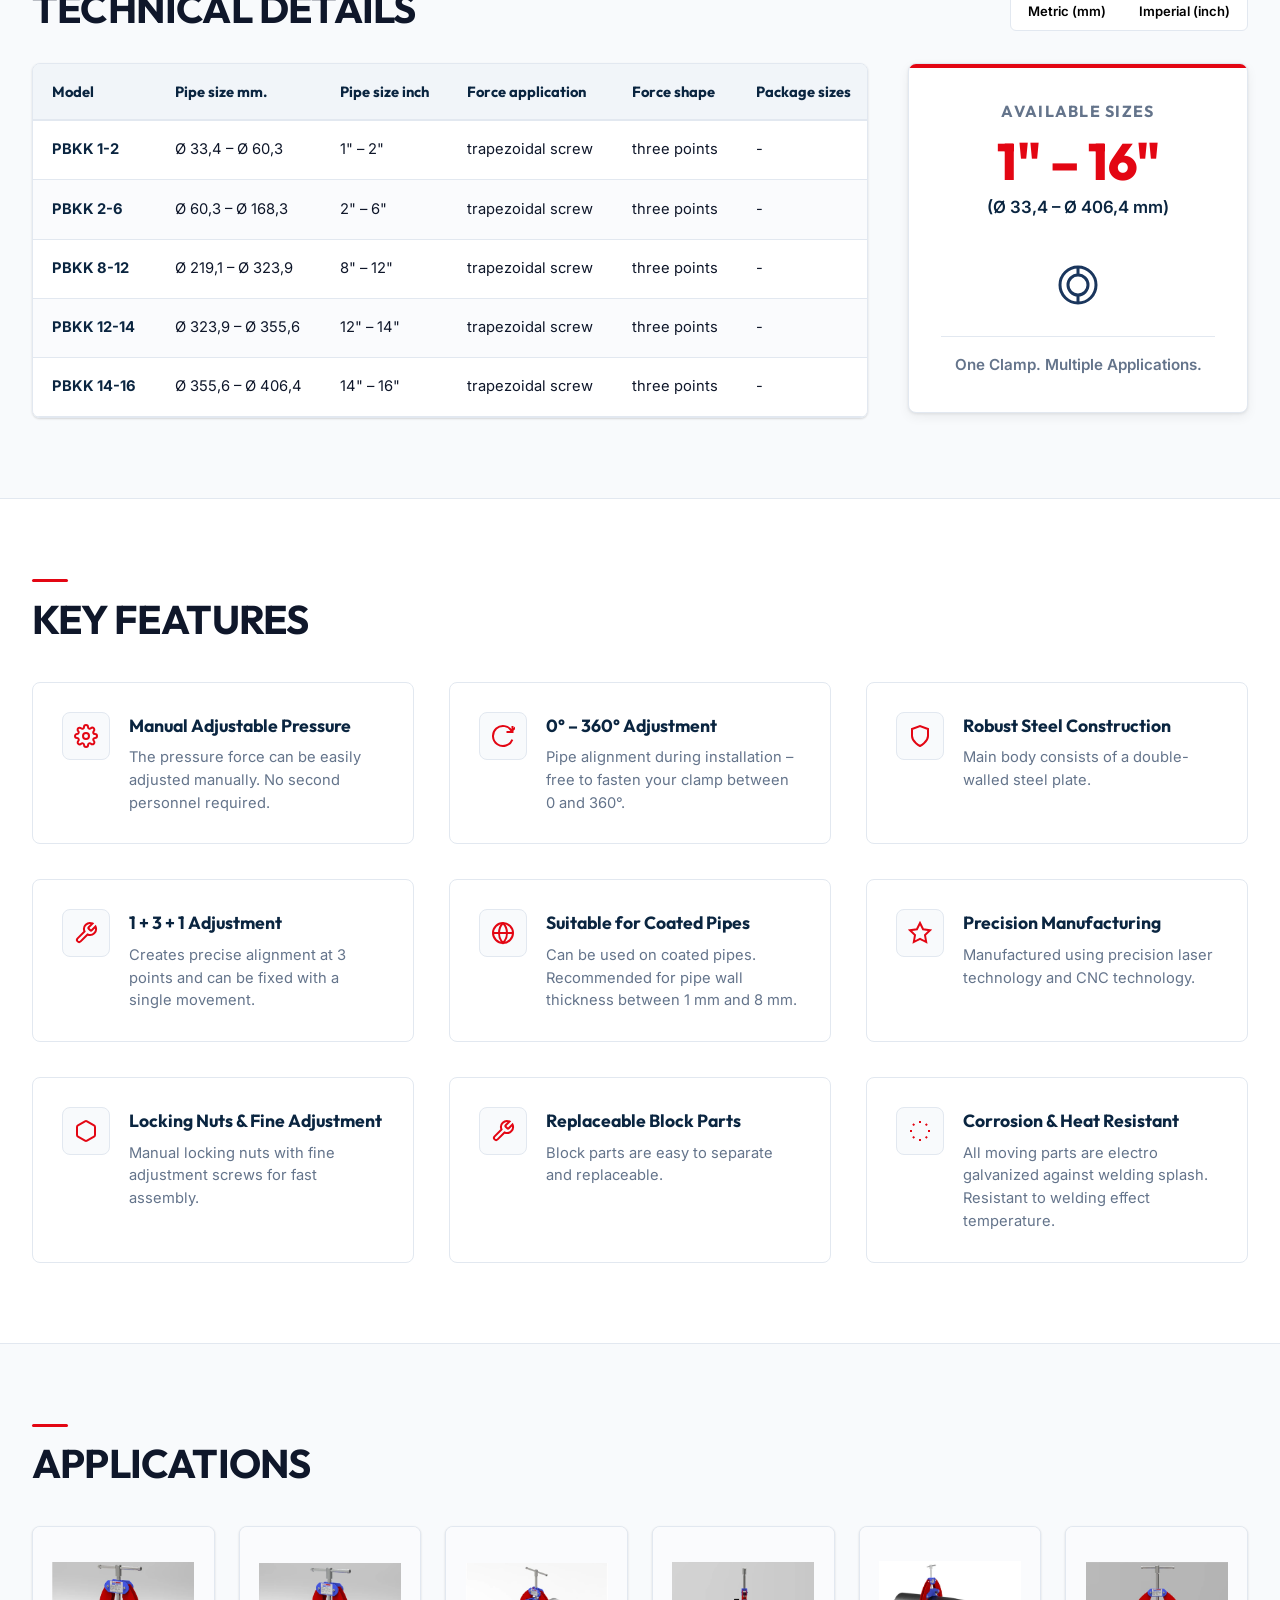
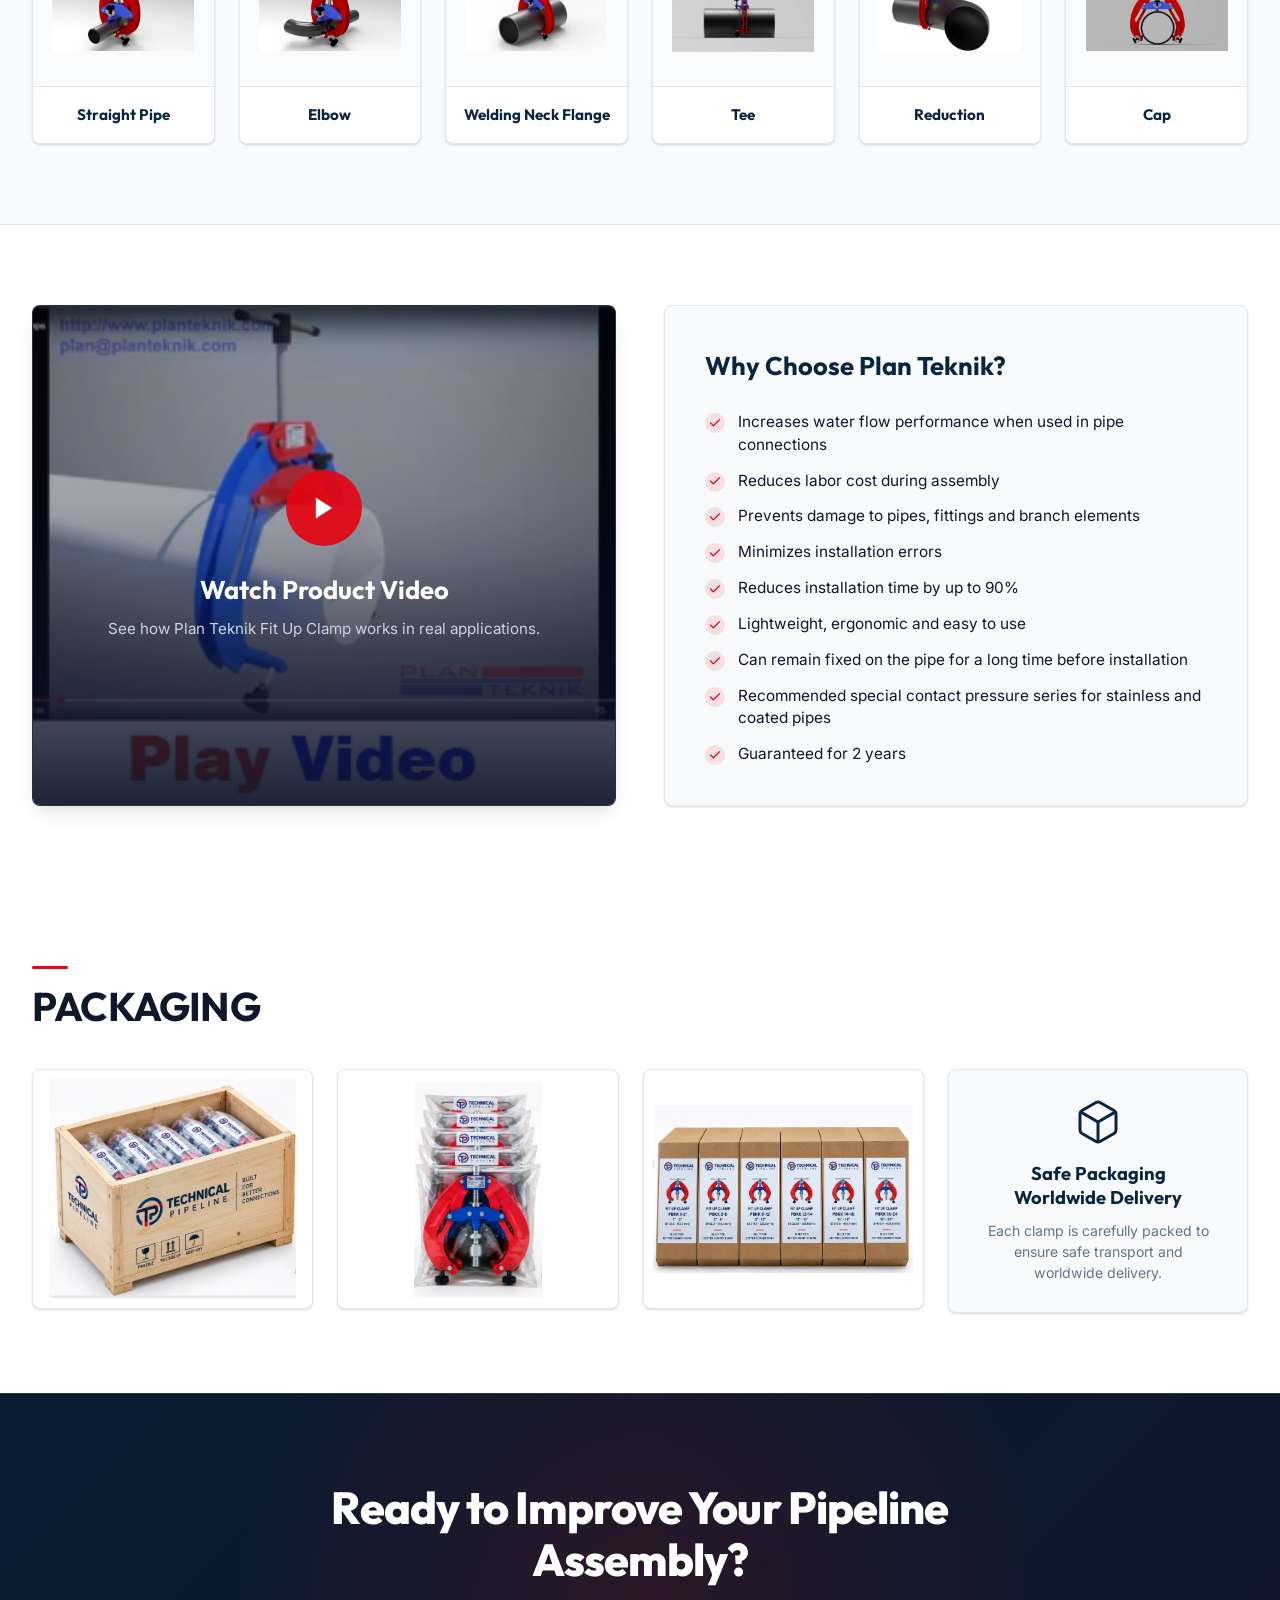
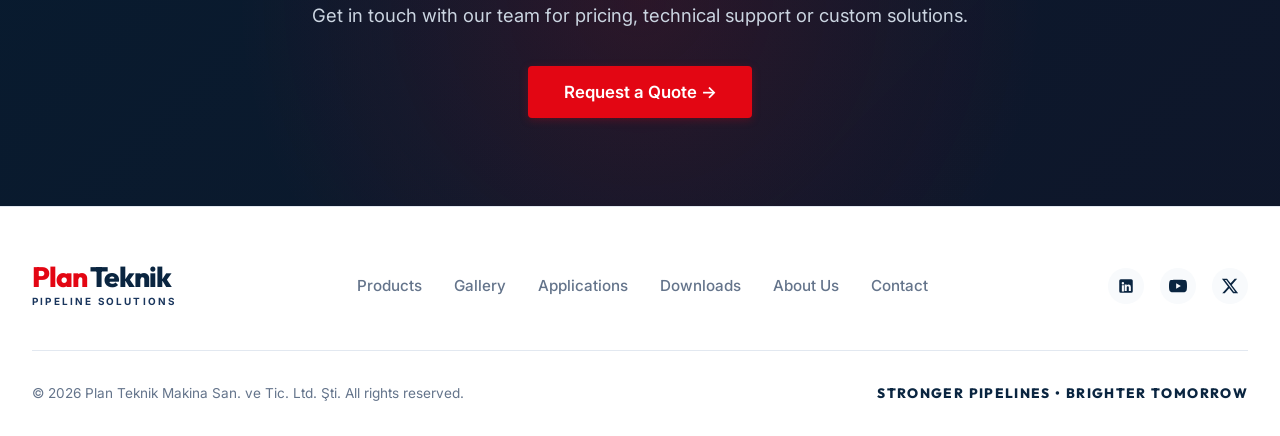
==== commit 0f5c9bc5: "Update packaging section with high-res branded packaging photos" ====
--- a/index.html
+++ b/index.html
@@ -614,16 +614,16 @@
         <h2 class="heading-lg">PACKAGING</h2>
 
         <div class="packaging-grid">
-          <div class="pack-card" onclick="openHighResLightbox('fit-up-clamp-1.webp', 'Export Packaging Standards')">
-            <img src="assets/pack-crate-ref.png" alt="Wooden Shipping Crate Packaging">
-          </div>
-
-          <div class="pack-card" onclick="openHighResLightbox('fit-up-clamp-1.webp', 'Wrapped Clamps Packaging')">
-            <img src="assets/pack-wrapped-ref.png" alt="Individually Wrapped Clamps">
-          </div>
-
-          <div class="pack-card" onclick="openHighResLightbox('fit-up-clamp-1.webp', 'Cardboard Boxes Packaging')">
-            <img src="assets/pack-boxes-ref.png" alt="Boxed Products Aligned">
+          <div class="pack-card" onclick="openHighResLightbox('assets/pack-1.png', 'Wooden Export Crate Packaging')">
+            <img src="assets/pack-1.png" alt="Wooden Shipping Crate Packaging">
+          </div>
+
+          <div class="pack-card" onclick="openHighResLightbox('assets/pack-2.png', 'Individually Sealed Protective Wrapping')">
+            <img src="assets/pack-2.png" alt="Individually Sealed Protective Wrapped Clamps">
+          </div>
+
+          <div class="pack-card" onclick="openHighResLightbox('assets/pack-3.png', 'Branded Individual Cardboard Box Packaging')">
+            <img src="assets/pack-3.png" alt="Branded Cardboard Boxed Products Aligned">
           </div>
 
           <div class="pack-info-card">
--- a/index.css
+++ b/index.css
@@ -1146,26 +1146,28 @@
 }
 
 .pack-card {
-  background-color: var(--bg-light);
+  background-color: var(--bg-white);
   border: 1px solid var(--border-light);
   border-radius: 8px;
   overflow: hidden;
   display: flex;
   align-items: center;
   justify-content: center;
-  height: 220px;
+  height: 240px;
+  padding: 0.6rem;
   box-shadow: var(--shadow-sm);
+  cursor: pointer;
 }
 
 .pack-card img {
   width: 100%;
   height: 100%;
-  object-fit: cover;
+  object-fit: contain;
   transition: transform var(--transition-slow);
 }
 
 .pack-card:hover img {
-  transform: scale(1.05);
+  transform: scale(1.04);
 }
 
 .pack-info-card {
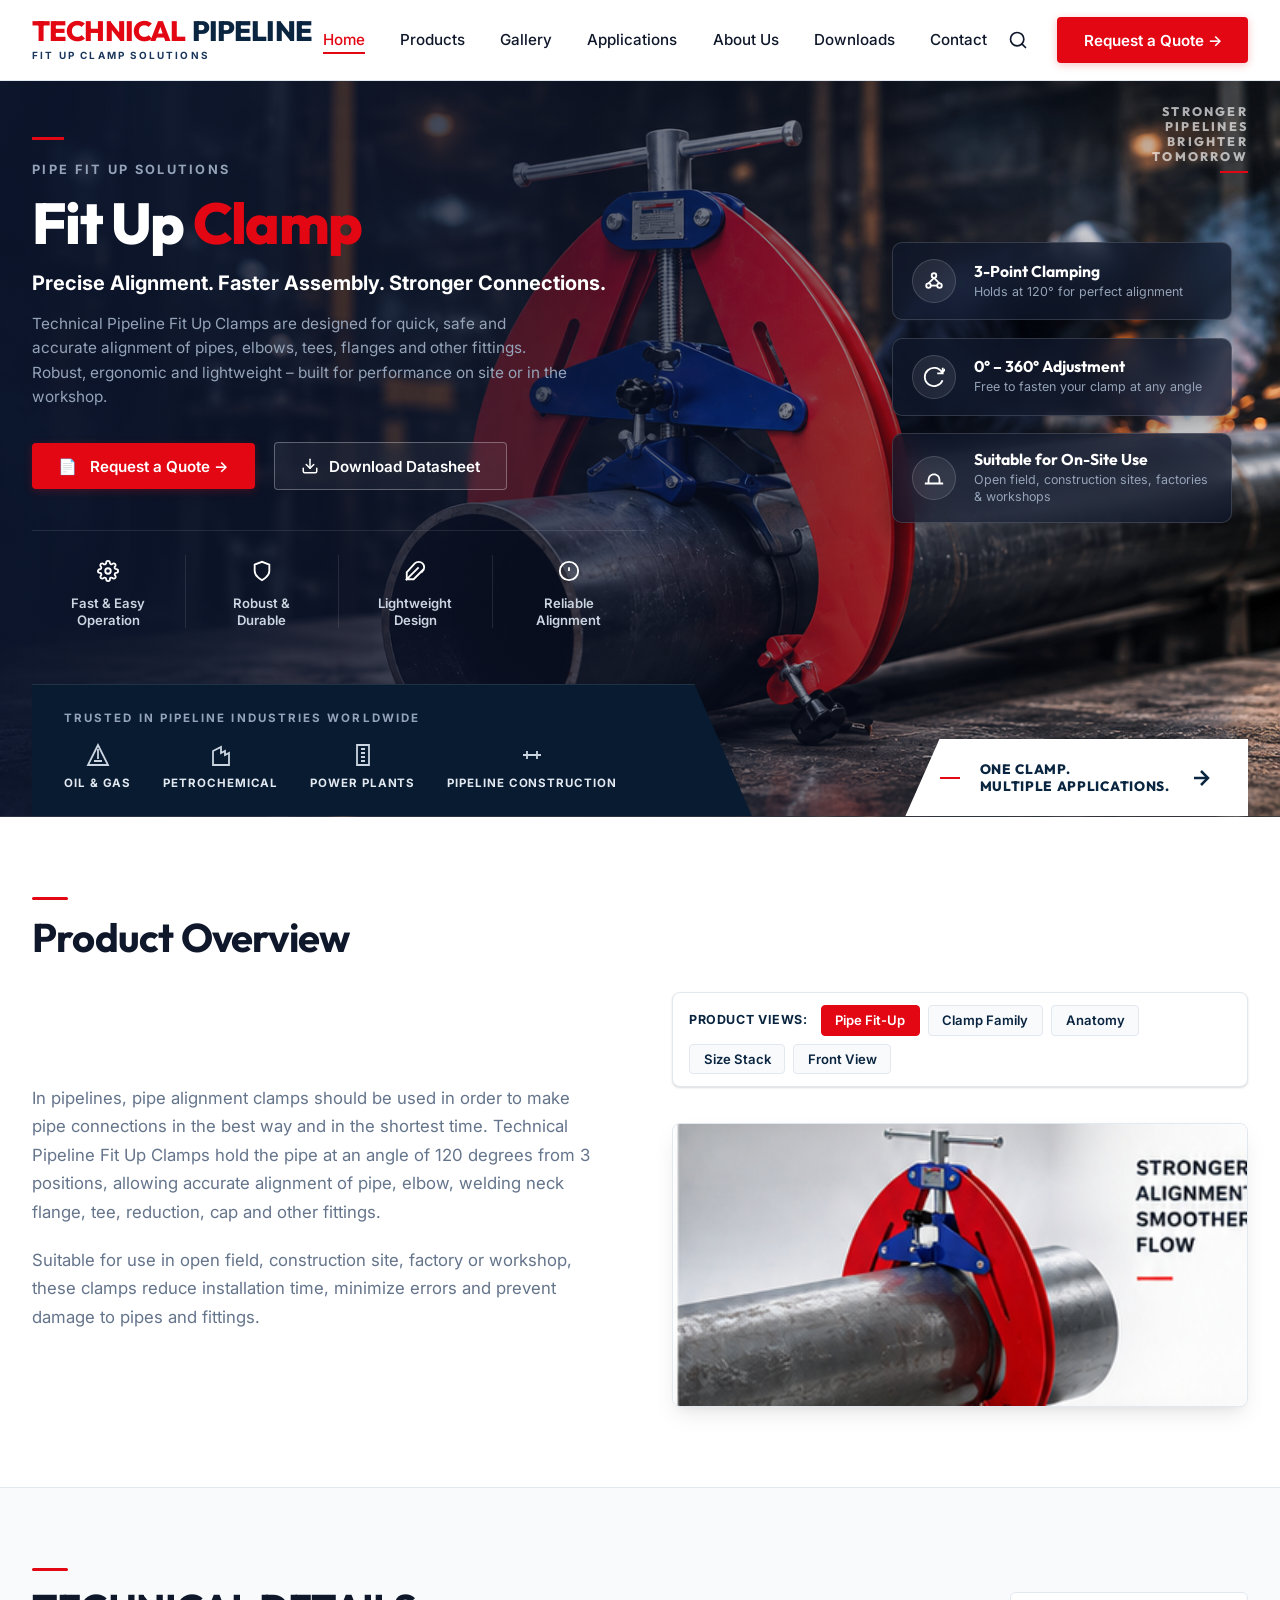
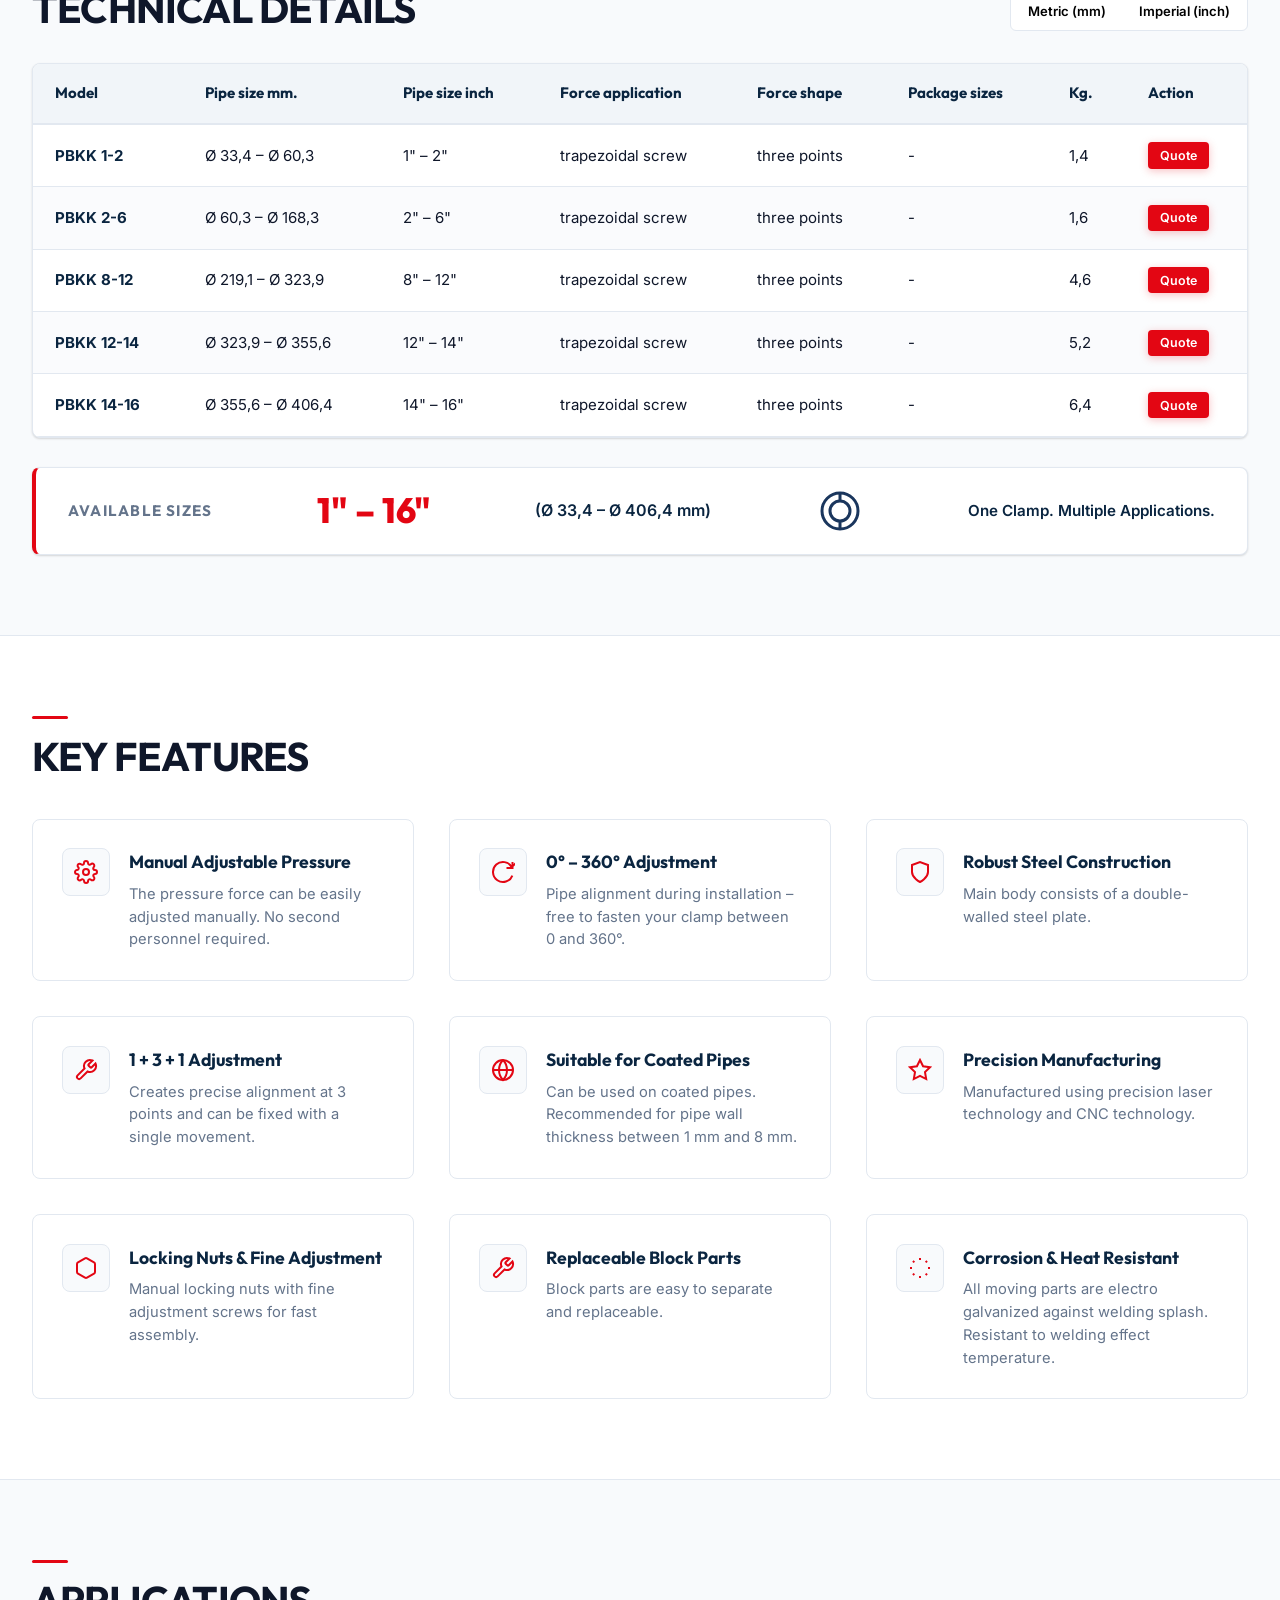
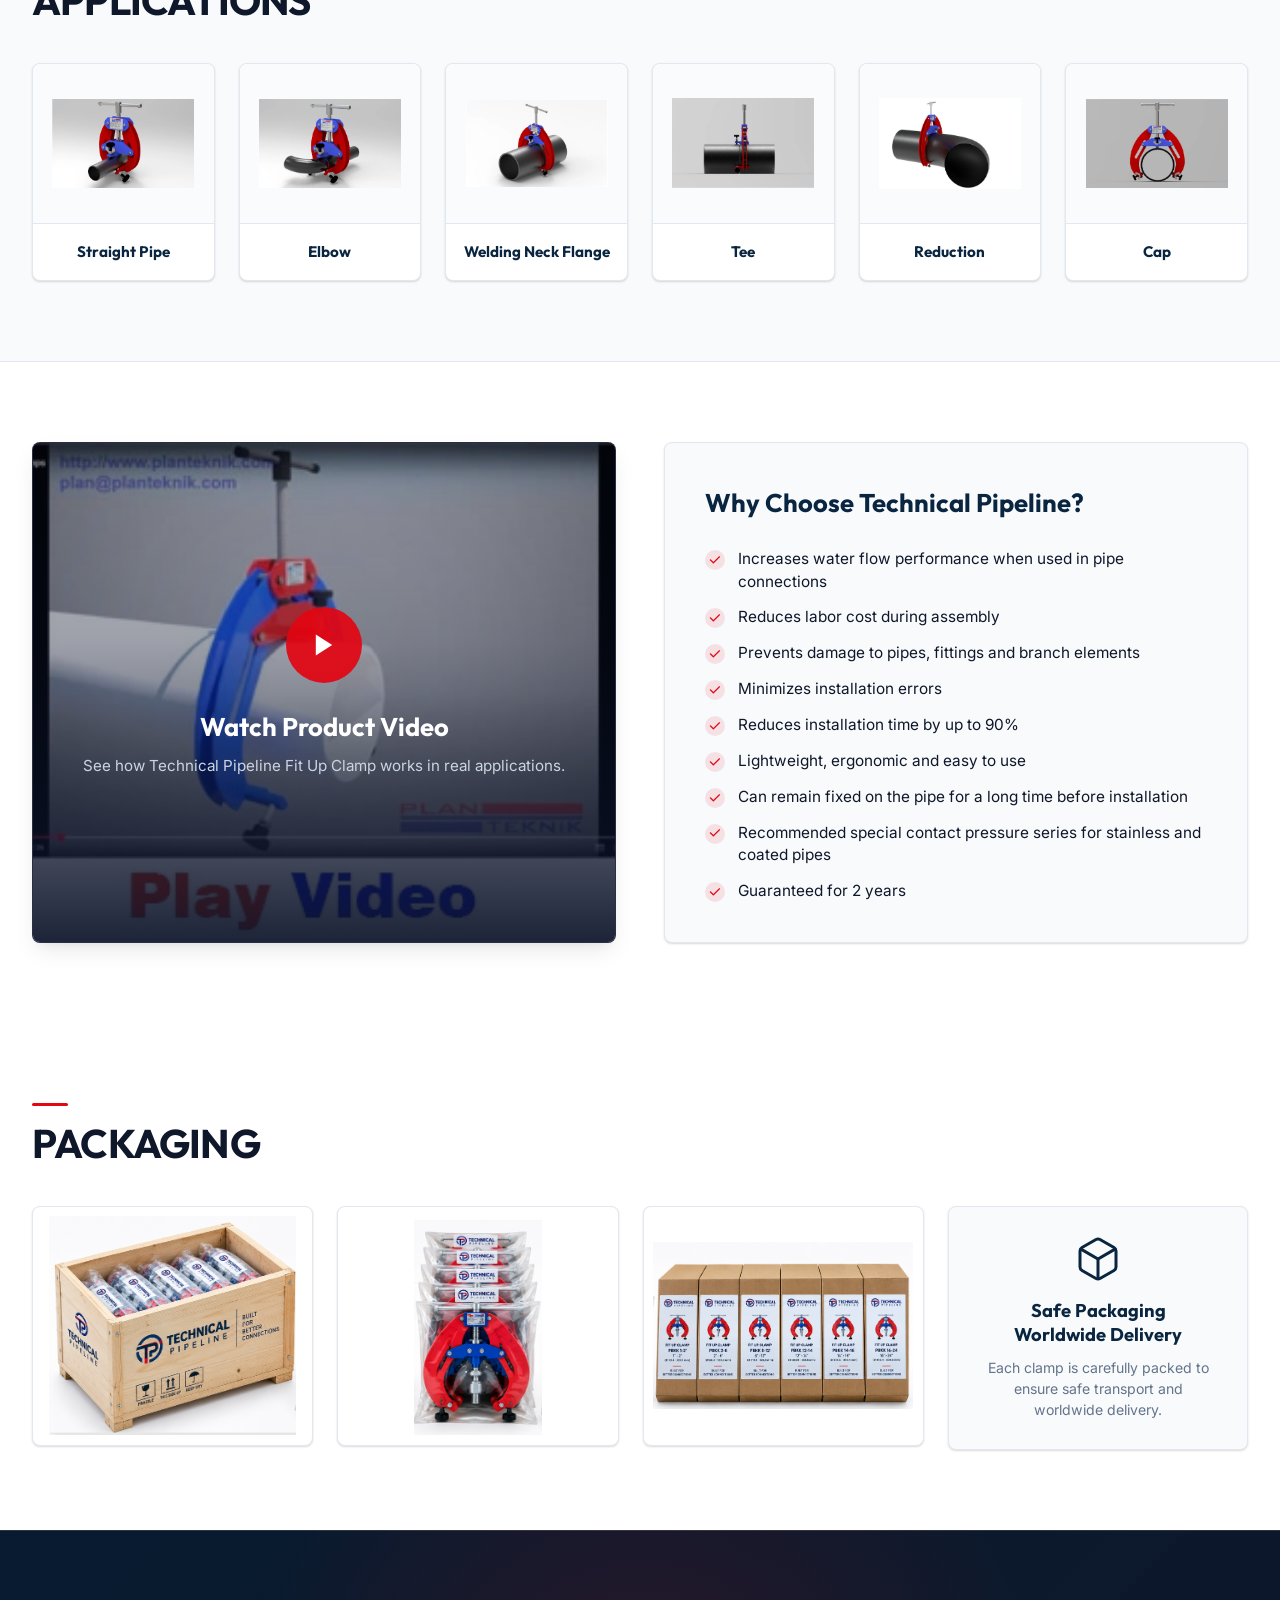
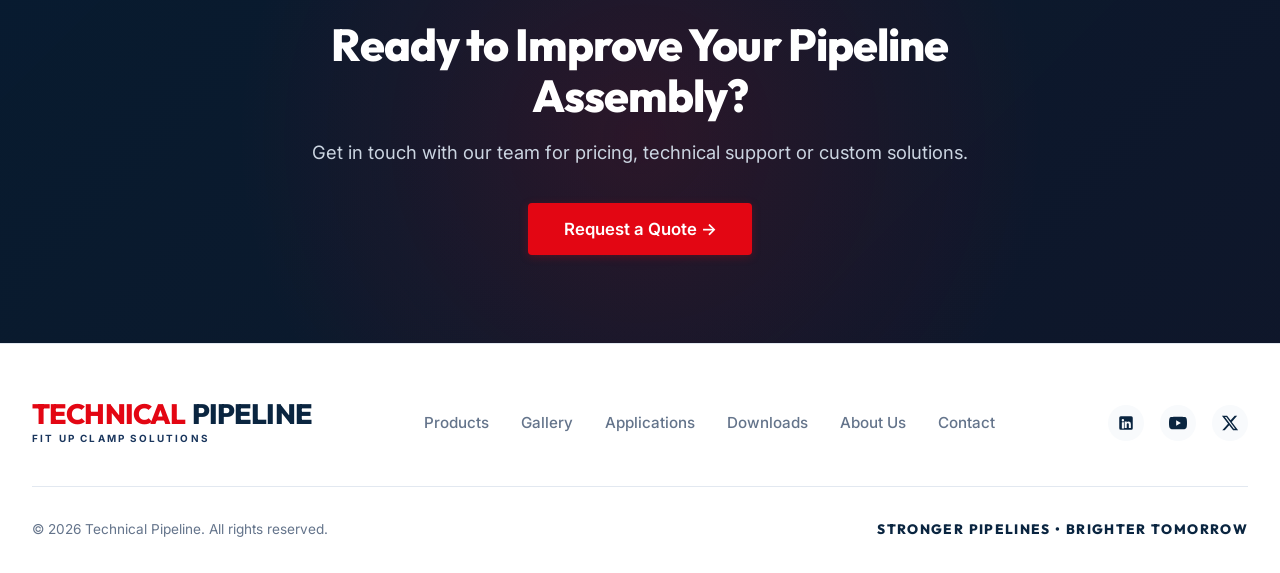
==== commit 31678904: "Update brand name to Technical Pipeline everywhere and make Technical Details table full width" ====
--- a/index.html
+++ b/index.html
@@ -3,8 +3,8 @@
 <head>
   <meta charset="UTF-8">
   <meta name="viewport" content="width=device-width, initial-scale=1.0">
-  <title>Plan Teknik - Fit Up Clamp | B2B Pipe Alignment Clamp</title>
-  <meta name="description" content="Plan Teknik Fit Up Clamp is a professional European pipe alignment clamp providing quick, safe and accurate alignment of pipes, elbows, tees and flanges.">
+  <title>Technical Pipeline - Fit Up Clamp | B2B Pipe Alignment Clamp</title>
+  <meta name="description" content="Technical Pipeline Fit Up Clamp is a professional European pipe alignment clamp providing quick, safe and accurate alignment of pipes, elbows, tees and flanges.">
   <link rel="stylesheet" href="index.css">
 </head>
 <body>
@@ -13,8 +13,8 @@
   <header class="site-header">
     <div class="container header-container">
       <a href="#" class="logo-link">
-        <span class="logo-text"><span class="logo-plan">Plan</span><span class="logo-teknik">Teknik</span></span>
-        <span class="logo-subtitle">PIPELINE SOLUTIONS</span>
+        <span class="logo-text"><span class="logo-plan">TECHNICAL</span> <span class="logo-teknik">PIPELINE</span></span>
+        <span class="logo-subtitle">FIT UP CLAMP SOLUTIONS</span>
       </a>
 
       <nav>
@@ -65,7 +65,7 @@
             <h1 class="hero-title">Fit Up <span class="highlight-red">Clamp</span></h1>
             <p class="hero-subtitle">Precise Alignment. Faster Assembly. Stronger Connections.</p>
             <p class="hero-description">
-              Plan Teknik Fit Up Clamps are designed for quick, safe and accurate alignment of pipes, elbows, tees, flanges and other fittings. Robust, ergonomic and lightweight &ndash; built for performance on site or in the workshop.
+              Technical Pipeline Fit Up Clamps are designed for quick, safe and accurate alignment of pipes, elbows, tees, flanges and other fittings. Robust, ergonomic and lightweight &ndash; built for performance on site or in the workshop.
             </p>
 
             <div class="hero-cta-group">
@@ -230,7 +230,7 @@
         <div class="overview-grid">
           <div class="overview-content">
             <p>
-              In pipelines, pipe alignment clamps should be used in order to make pipe connections in the best way and in the shortest time. Plan Teknik Fit Up Clamps hold the pipe at an angle of 120 degrees from 3 positions, allowing accurate alignment of pipe, elbow, welding neck flange, tee, reduction, cap and other fittings.
+              In pipelines, pipe alignment clamps should be used in order to make pipe connections in the best way and in the shortest time. Technical Pipeline Fit Up Clamps hold the pipe at an angle of 120 degrees from 3 positions, allowing accurate alignment of pipe, elbow, welding neck flange, tee, reduction, cap and other fittings.
             </p>
             <p style="margin-top: 1.2rem;">
               Suitable for use in open field, construction site, factory or workshop, these clamps reduce installation time, minimize errors and prevent damage to pipes and fittings.
@@ -549,7 +549,7 @@
         <div class="video-why-grid">
           <!-- Video Card (fit-up-clamp-7.jpg) -->
           <div class="video-card" data-open-video>
-            <img src="fit-up-clamp-7.jpg" alt="Plan Teknik Fit Up Clamp Video Thumbnail" class="video-poster">
+            <img src="fit-up-clamp-7.jpg" alt="Technical Pipeline Fit Up Clamp Video Thumbnail" class="video-poster">
             <div class="video-overlay">
               <div class="play-btn-pulse">
                 <svg width="28" height="28" viewBox="0 0 24 24" fill="currentColor">
@@ -557,13 +557,13 @@
                 </svg>
               </div>
               <h3 class="video-title">Watch Product Video</h3>
-              <p class="video-subtext">See how Plan Teknik Fit Up Clamp works in real applications.</p>
+              <p class="video-subtext">See how Technical Pipeline Fit Up Clamp works in real applications.</p>
             </div>
           </div>
 
           <!-- Why Choose Card -->
           <div class="why-card">
-            <h3 class="why-title">Why Choose Plan Teknik?</h3>
+            <h3 class="why-title">Why Choose Technical Pipeline?</h3>
             <ul class="why-bullets">
               <li>
                 <span class="check-icon">✓</span>
@@ -654,8 +654,8 @@
     <div class="container">
       <div class="footer-top">
         <a href="#" class="logo-link">
-          <span class="logo-text"><span class="logo-plan">Plan</span><span class="logo-teknik">Teknik</span></span>
-          <span class="logo-subtitle">PIPELINE SOLUTIONS</span>
+          <span class="logo-text"><span class="logo-plan">TECHNICAL</span> <span class="logo-teknik">PIPELINE</span></span>
+          <span class="logo-subtitle">FIT UP CLAMP SOLUTIONS</span>
         </a>
 
         <ul class="footer-nav">
@@ -687,7 +687,7 @@
       </div>
 
       <div class="footer-bottom">
-        <span>&copy; 2026 Plan Teknik Makina San. ve Tic. Ltd. &Scedil;ti. All rights reserved.</span>
+        <span>&copy; 2026 Technical Pipeline. All rights reserved.</span>
         <span class="footer-slogan">STRONGER PIPELINES &bull; BRIGHTER TOMORROW</span>
       </div>
     </div>
@@ -748,7 +748,7 @@
     <!-- SEARCH MODAL -->
     <div id="search-modal" class="modal-container search-modal-container" style="display: none;">
       <div class="modal-header">
-        <h3 class="modal-title">Search Plan Teknik Products</h3>
+        <h3 class="modal-title">Search Technical Pipeline Products</h3>
         <button class="modal-close" aria-label="Close modal">&times;</button>
       </div>
       <div class="modal-body">
@@ -768,7 +768,7 @@
     <!-- VIDEO MODAL -->
     <div id="video-modal" class="modal-container" style="max-width: 800px; display: none;">
       <div class="modal-header">
-        <h3 class="modal-title">Plan Teknik Fit Up Clamp - Product Demonstration</h3>
+        <h3 class="modal-title">Technical Pipeline Fit Up Clamp - Product Demonstration</h3>
         <button class="modal-close" aria-label="Close modal">&times;</button>
       </div>
       <div class="modal-body" style="padding: 0; background: #000;">
@@ -790,9 +790,9 @@
         <button class="modal-close" aria-label="Close modal">&times;</button>
       </div>
       <div class="modal-body" style="text-align: center; max-height: 80vh; overflow-y: auto;">
-        <img id="lightbox-img" src="" alt="Plan Teknik Product Photography" style="max-width: 100%; max-height: 550px; margin: 0 auto; border-radius: 6px; box-shadow: var(--shadow-md);">
+        <img id="lightbox-img" src="" alt="Technical Pipeline Product Photography" style="max-width: 100%; max-height: 550px; margin: 0 auto; border-radius: 6px; box-shadow: var(--shadow-md);">
         <p id="lightbox-desc" style="margin-top: 1rem; color: var(--text-muted); font-size: 0.95rem;">
-          Plan Teknik Fit Up Clamp provides 120&deg; 3-point precision alignment for flawless welding preparation.
+          Technical Pipeline Fit Up Clamp provides 120&deg; 3-point precision alignment for flawless welding preparation.
         </p>
       </div>
     </div>
@@ -813,10 +813,10 @@
             <polyline points="10 9 9 9 8 9"></polyline>
           </svg>
         </div>
-        <h4 style="font-family: var(--font-heading); font-size: 1.3rem; margin-bottom: 0.5rem; color: var(--navy-dark);">Plan Teknik Fit Up Clamp Spec Sheet</h4>
+        <h4 style="font-family: var(--font-heading); font-size: 1.3rem; margin-bottom: 0.5rem; color: var(--navy-dark);">Technical Pipeline Fit Up Clamp Spec Sheet</h4>
         <p style="color: var(--text-muted); font-size: 0.92rem; margin-bottom: 1.5rem;">Includes full technical specifications, dimension charts (1"–16"), torque parameters, and material safety compliance details.</p>
 
-        <a href="data:text/plain;charset=utf-8,Plan%20Teknik%20-%20Fit%20Up%20Clamp%20Technical%20Datasheet%0A%0ASizes:%201%22%20-%2016%22%20(%C3%9833.4%20-%20%C3%98406.4%20mm)%0AModels:%20PBKK%201-2,%20PBKK%202-6,%20PBKK%208-12,%20PBKK%2012-14,%20PBKK%2014-16%0AClamping:%203-Point%20120-degree%20Trapezoidal%20screw%0AMaterial:%20Double-walled%20steel%20plate,%20electro-galvanized" download="Plan_Teknik_Fit_Up_Clamp_Datasheet.txt" class="btn btn-red full-width" style="width: 100%;">
+        <a href="data:text/plain;charset=utf-8,Technical%20Pipeline%20-%20Fit%20Up%20Clamp%20Technical%20Datasheet%0A%0ASizes:%201%22%20-%2016%22%20(%C3%9833.4%20-%20%C3%98406.4%20mm)%0AModels:%20PBKK%201-2,%20PBKK%202-6,%20PBKK%208-12,%20PBKK%2012-14,%20PBKK%2014-16%0AClamping:%203-Point%20120-degree%20Trapezoidal%20screw%0AMaterial:%20Double-walled%20steel%20plate,%20electro-galvanized" download="Technical_Pipeline_Fit_Up_Clamp_Datasheet.txt" class="btn btn-red full-width" style="width: 100%;">
           Download Official Specification PDF (.pdf) &rarr;
         </a>
       </div>
--- a/index.css
+++ b/index.css
@@ -739,11 +739,11 @@
 }
 
 .tech-grid {
-  display: grid;
-  grid-template-columns: 1fr 340px;
-  gap: 2.5rem;
+  display: flex;
+  flex-direction: column;
+  gap: 1.8rem;
   margin-top: 2rem;
-  align-items: start;
+  width: 100%;
 }
 
 .table-responsive {
@@ -759,7 +759,7 @@
   width: 100%;
   border-collapse: collapse;
   text-align: left;
-  font-size: 0.92rem;
+  font-size: 0.94rem;
 }
 
 .specs-table th {
@@ -767,13 +767,13 @@
   color: var(--navy-dark);
   font-family: var(--font-heading);
   font-weight: 700;
-  padding: 1rem 1.2rem;
+  padding: 1.1rem 1.4rem;
   border-bottom: 2px solid var(--border-light);
   white-space: nowrap;
 }
 
 .specs-table td {
-  padding: 1rem 1.2rem;
+  padding: 1.1rem 1.4rem;
   border-bottom: 1px solid var(--border-light);
   color: var(--text-main);
   white-space: nowrap;
@@ -796,69 +796,60 @@
   color: var(--navy-dark);
 }
 
-/* Available Sizes Card */
+/* Available Sizes Banner */
 .available-sizes-card {
   background-color: var(--bg-white);
   border: 1px solid var(--border-light);
   border-radius: 8px;
-  padding: 2.2rem 2rem;
-  display: flex;
-  flex-direction: column;
-  align-items: center;
-  text-align: center;
-  box-shadow: var(--shadow-md);
+  padding: 1.2rem 2rem;
+  display: flex;
+  flex-wrap: wrap;
+  flex-direction: row;
+  align-items: center;
+  justify-content: space-between;
+  gap: 1.5rem;
+  box-shadow: var(--shadow-sm);
   position: relative;
   overflow: hidden;
-}
-
-.available-sizes-card::before {
-  content: '';
-  position: absolute;
-  top: 0;
-  left: 0;
-  right: 0;
-  height: 4px;
-  background: var(--red-primary);
+  border-left: 4px solid var(--red-primary);
 }
 
 .card-title-sm {
   font-family: var(--font-heading);
-  font-size: 1rem;
+  font-size: 0.95rem;
   font-weight: 700;
   color: var(--text-muted);
   text-transform: uppercase;
   letter-spacing: 0.08em;
-  margin-bottom: 0.75rem;
 }
 
 .size-highlight-large {
   font-family: var(--font-heading);
-  font-size: 3.2rem;
+  font-size: 2.2rem;
   font-weight: 800;
   color: var(--red-primary);
   line-height: 1;
-  margin-bottom: 0.4rem;
 }
 
 .size-range-mm {
-  font-size: 1.05rem;
+  font-size: 1rem;
   font-weight: 600;
   color: var(--navy-dark);
-  margin-bottom: 1.5rem;
 }
 
 .size-icon-wrapper {
-  margin: 1rem 0 1.2rem 0;
   color: var(--navy-light);
+  display: flex;
+  align-items: center;
 }
 
 .size-tagline {
   font-size: 0.95rem;
   font-weight: 600;
-  color: var(--text-muted);
-  padding-top: 1rem;
-  border-top: 1px solid var(--border-light);
-  width: 100%;
+  color: var(--navy-dark);
+  width: auto;
+  border-top: none;
+  padding-top: 0;
 }
 
 /* ==========================================================================
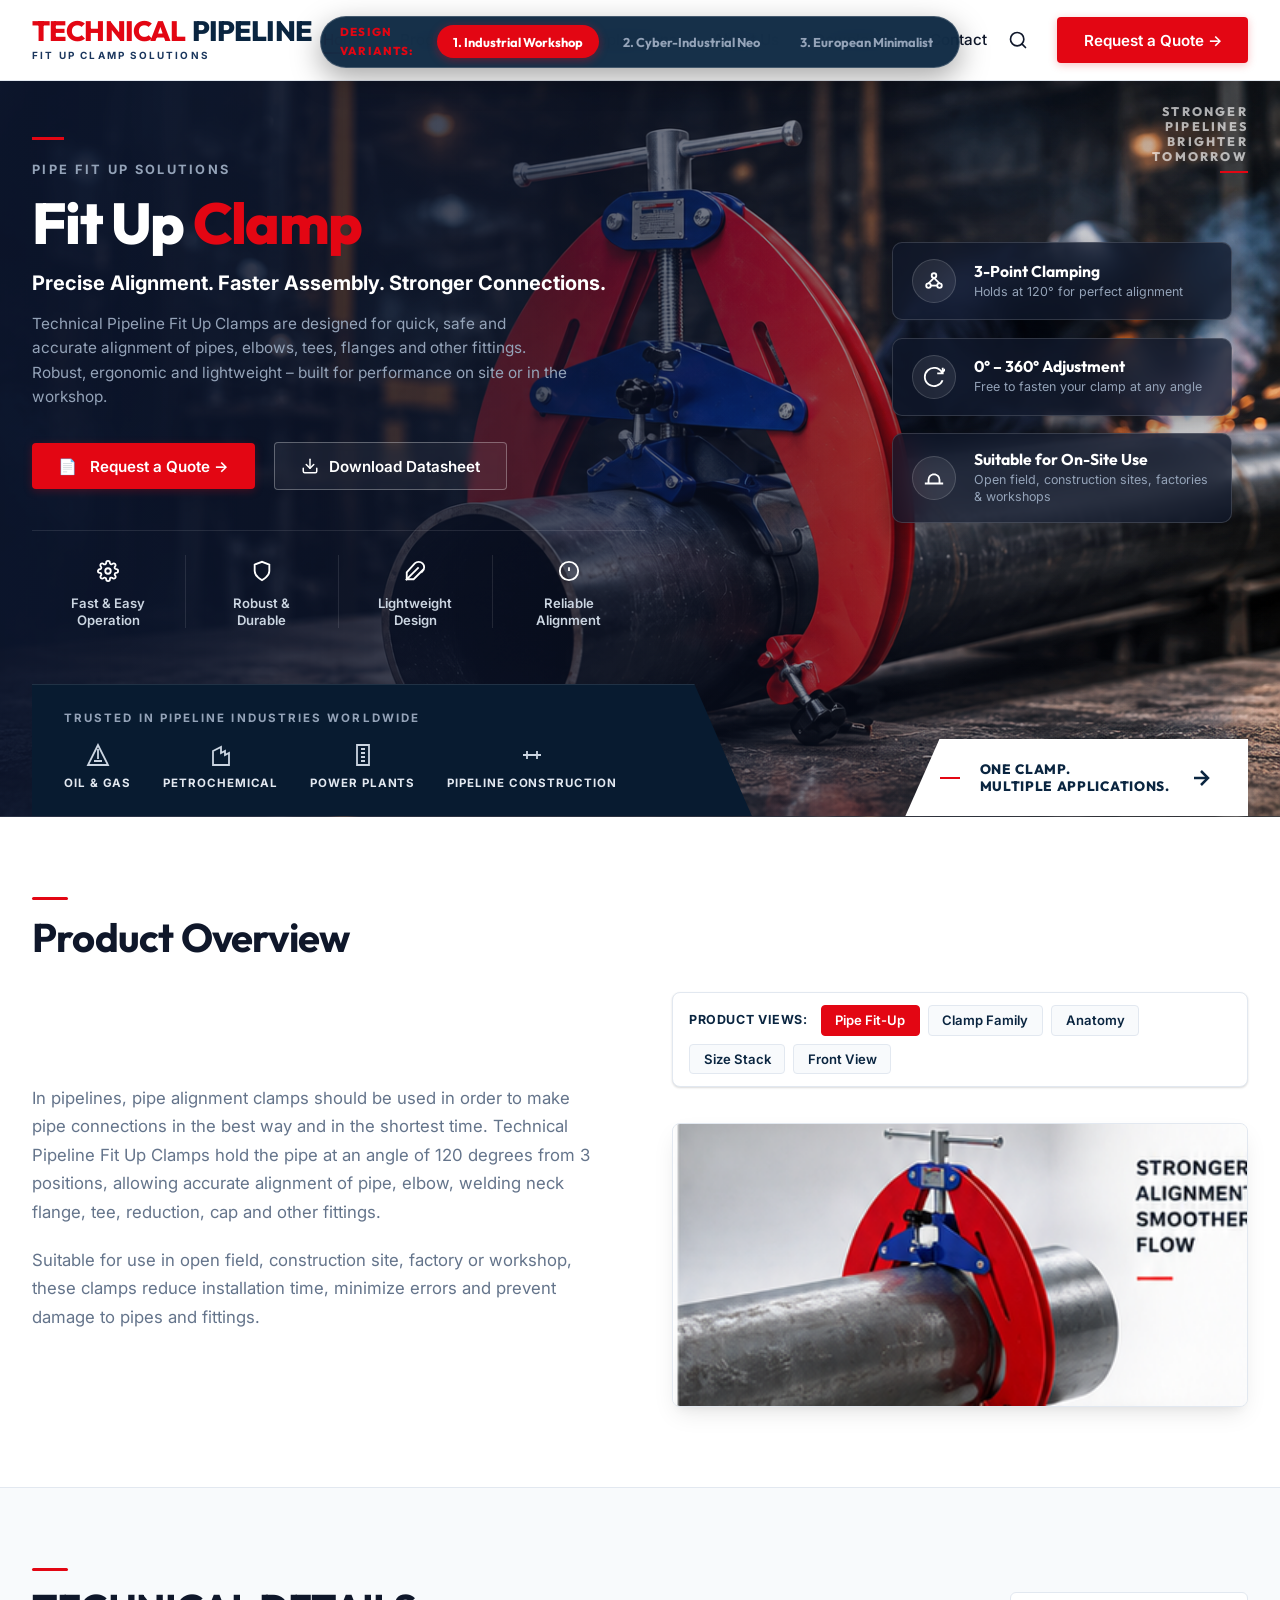
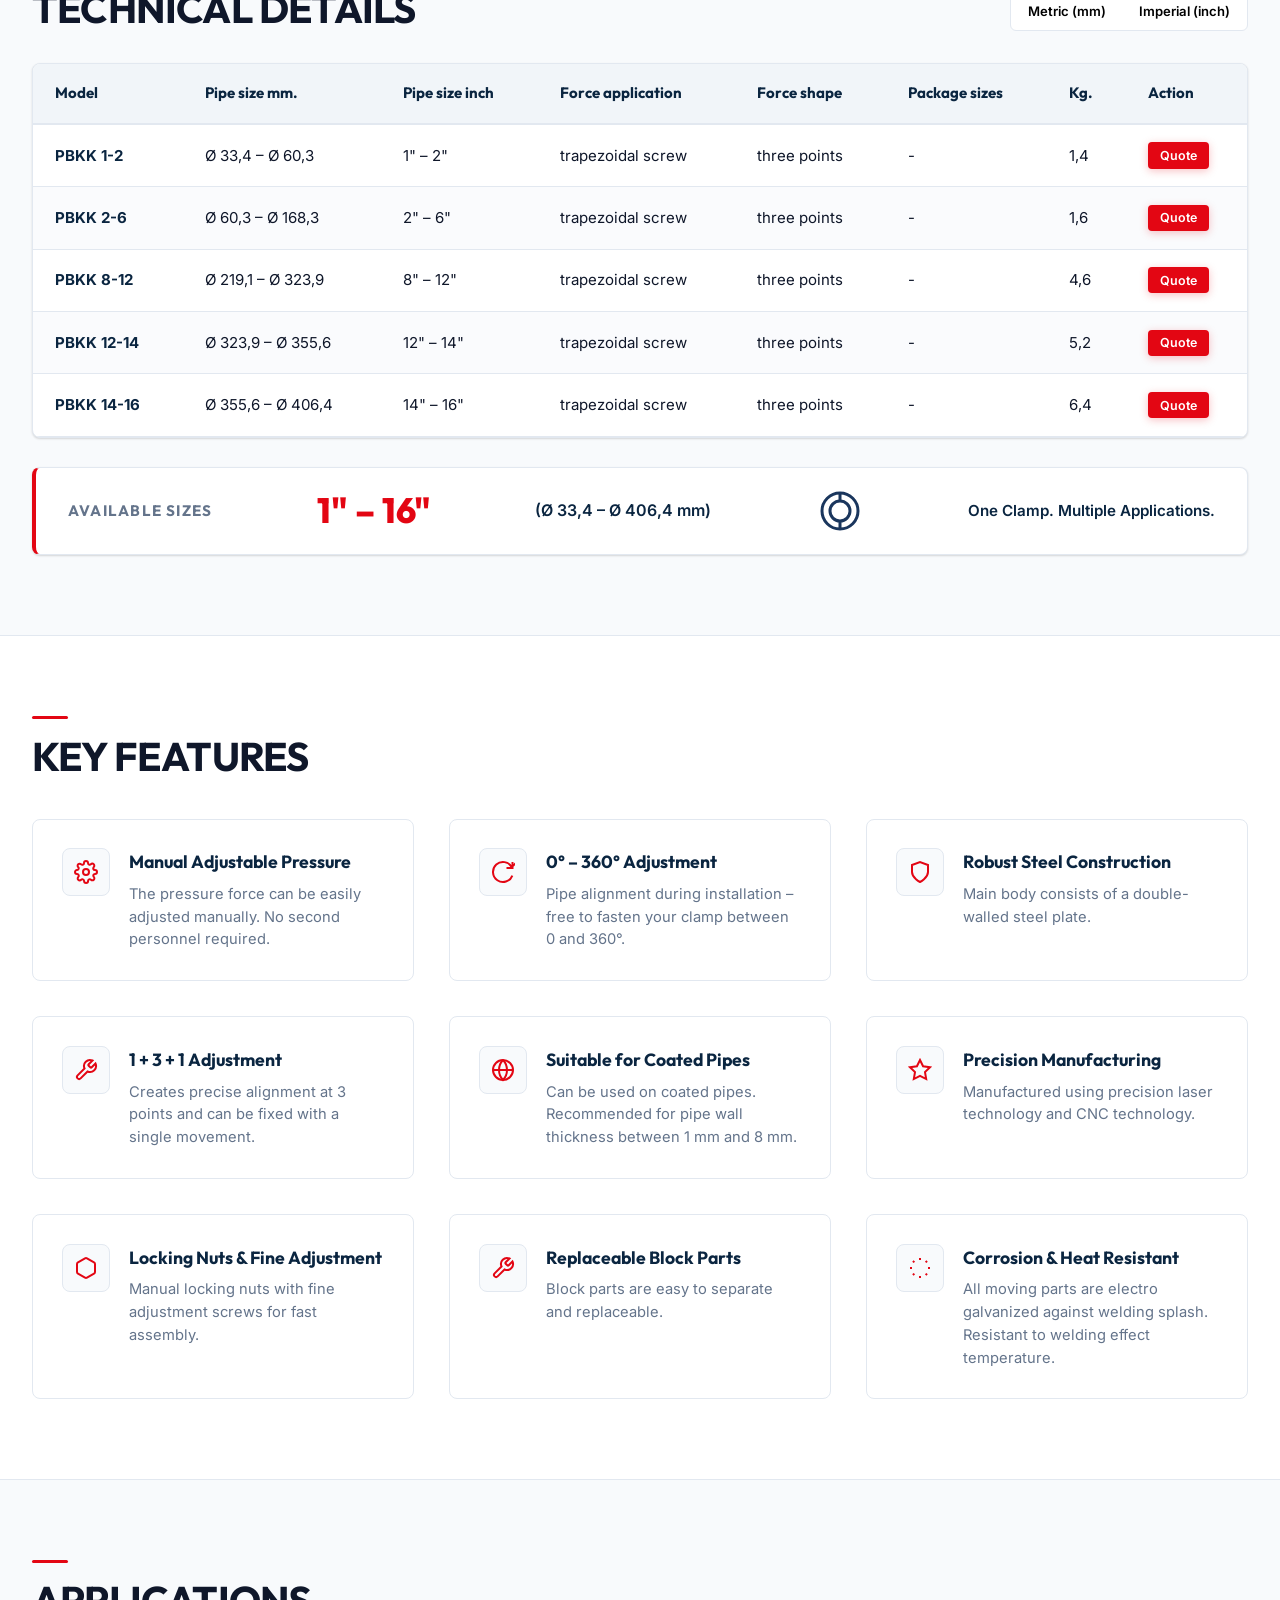
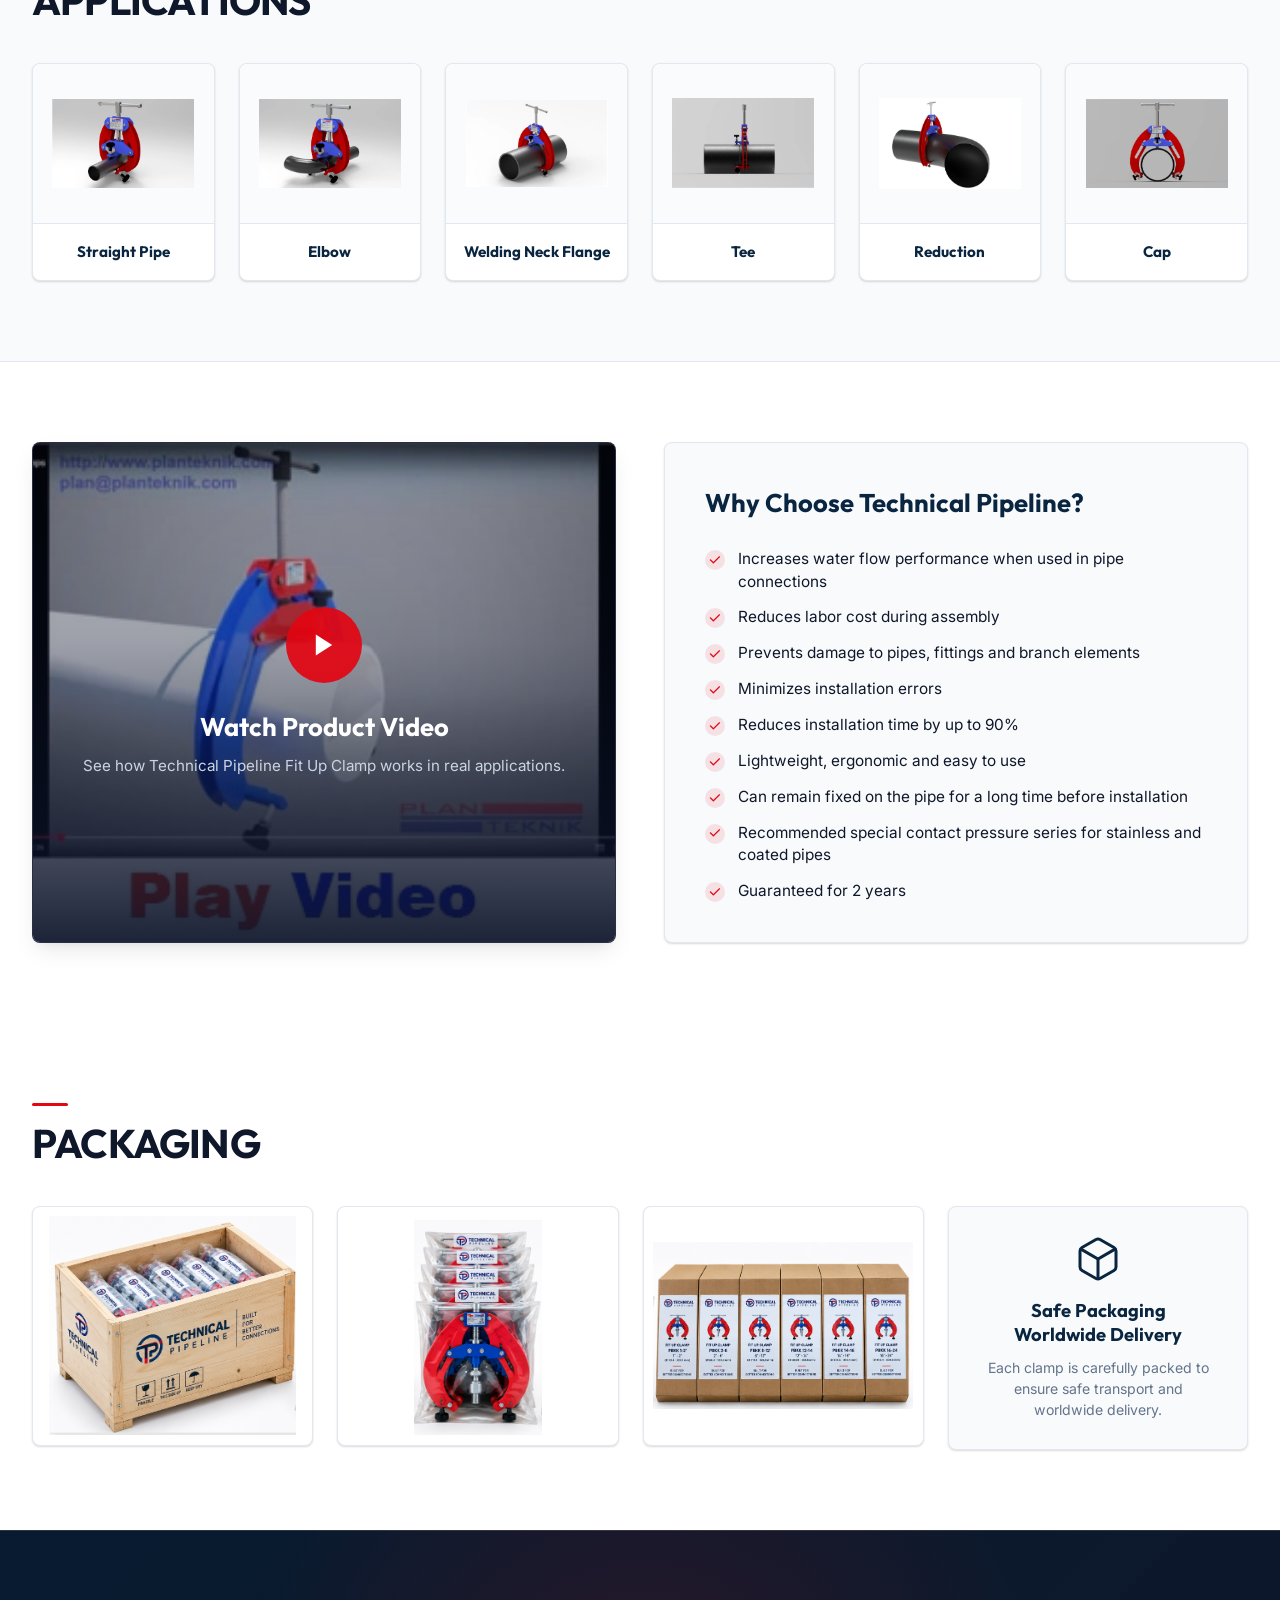
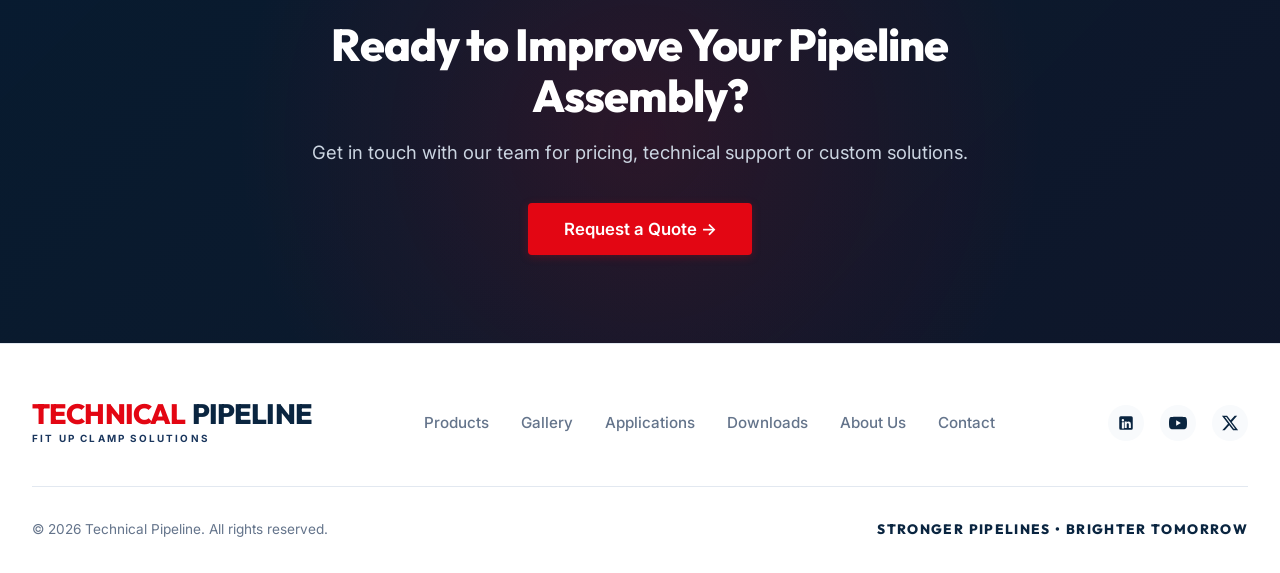
==== commit 58d1c47f: "Create 3 distinct design variants: 1. B2B Industrial Workshop, 2. Cyber-Industrial Neo, 3. European " ====
--- a/index.html
+++ b/index.html
@@ -8,6 +8,14 @@
   <link rel="stylesheet" href="index.css">
 </head>
 <body>
+
+  <!-- Floating Design Switcher Bar -->
+  <div class="design-switcher-bar">
+    <span class="design-switcher-label">DESIGN VARIANTS:</span>
+    <a href="index.html" class="design-tab-link active">1. Industrial Workshop</a>
+    <a href="design2.html" class="design-tab-link">2. Cyber-Industrial Neo</a>
+    <a href="design3.html" class="design-tab-link">3. European Minimalist</a>
+  </div>
 
   <!-- STICKY HEADER -->
   <header class="site-header">
@@ -241,11 +249,11 @@
             <!-- Product Views Gallery Switcher Bar (Placed directly above Product Image Card) -->
             <div class="overview-views-group">
               <span class="overview-views-label">PRODUCT VIEWS:</span>
-              <button class="overview-view-btn active" data-img="assets/prod-overview-exact-2.png" data-title="Pipe Installation View">Pipe Fit-Up</button>
-              <button class="overview-view-btn" data-img="fit-up-clamp-2.webp" data-title="Fit Up Clamp Family">Clamp Family</button>
-              <button class="overview-view-btn" data-img="fit-up-clamp-3.webp" data-title="Mechanical Anatomy &amp; Clamping Screw">Anatomy</button>
-              <button class="overview-view-btn" data-img="fit-up-clamp-4.webp" data-title="Complete Size Range Array (1&quot; - 16&quot;)">Size Stack</button>
-              <button class="overview-view-btn" data-img="fit-up-clamp-5.webp" data-title="Front Profile &amp; 120&deg; Clamping">Front View</button>
+              <button class="overview-view-btn active" data-img="assets/prod-overview-exact-2.png" data-title="Pipe Installation View" onclick="switchOverviewView(this, 'assets/prod-overview-exact-2.png', 'Pipe Installation View')">Pipe Fit-Up</button>
+              <button class="overview-view-btn" data-img="fit-up-clamp-2.webp" data-title="Fit Up Clamp Family" onclick="switchOverviewView(this, 'fit-up-clamp-2.webp', 'Fit Up Clamp Family')">Clamp Family</button>
+              <button class="overview-view-btn" data-img="fit-up-clamp-3.webp" data-title="Mechanical Anatomy &amp; Clamping Screw" onclick="switchOverviewView(this, 'fit-up-clamp-3.webp', 'Mechanical Anatomy &amp; Clamping Screw')">Anatomy</button>
+              <button class="overview-view-btn" data-img="fit-up-clamp-4.webp" data-title="Complete Size Range Array (1&quot; - 16&quot;)" onclick="switchOverviewView(this, 'fit-up-clamp-4.webp', 'Complete Size Range Array (1&quot; - 16&quot;)')">Size Stack</button>
+              <button class="overview-view-btn" data-img="fit-up-clamp-5.webp" data-title="Front Profile &amp; 120&deg; Clamping" onclick="switchOverviewView(this, 'fit-up-clamp-5.webp', 'Front Profile &amp; 120&deg; Clamping')">Front View</button>
             </div>
 
             <div class="overview-img-container" onclick="openOverviewLightbox()" style="cursor: pointer;">
--- a/index.css
+++ b/index.css
@@ -44,9 +44,59 @@
   --shadow-glow: 0 0 25px rgba(227, 6, 19, 0.3);
 
   /* Transitions */
-  --transition-fast: 0.15s cubic-bezier(0.4, 0, 0.2, 1);
-  --transition-normal: 0.25s cubic-bezier(0.4, 0, 0.2, 1);
-  --transition-slow: 0.4s cubic-bezier(0.4, 0, 0.2, 1);
+  --transition-fast: 0.18s ease;
+  --transition-slow: 0.35s ease;
+}
+
+/* Floating Design Switcher Bar across all pages */
+.design-switcher-bar {
+  position: fixed;
+  top: 1rem;
+  left: 50%;
+  transform: translateX(-50%);
+  z-index: 9999;
+  background: rgba(10, 37, 64, 0.95);
+  backdrop-filter: blur(16px);
+  border: 1px solid rgba(255, 255, 255, 0.2);
+  padding: 0.4rem 0.6rem;
+  border-radius: 50px;
+  display: flex;
+  align-items: center;
+  gap: 0.5rem;
+  box-shadow: 0 10px 30px rgba(0, 0, 0, 0.35);
+}
+
+.design-switcher-label {
+  font-family: var(--font-heading);
+  font-size: 0.72rem;
+  font-weight: 800;
+  color: var(--red-primary);
+  text-transform: uppercase;
+  letter-spacing: 0.1em;
+  padding: 0 0.6rem;
+}
+
+.design-tab-link {
+  font-family: var(--font-heading);
+  font-size: 0.8rem;
+  font-weight: 700;
+  padding: 0.4rem 1rem;
+  border-radius: 30px;
+  color: #94A3B8;
+  text-decoration: none;
+  transition: all 0.3s ease;
+  white-space: nowrap;
+}
+
+.design-tab-link:hover {
+  color: #FFF;
+  background: rgba(255, 255, 255, 0.1);
+}
+
+.design-tab-link.active {
+  background: var(--red-primary);
+  color: #FFF;
+  box-shadow: 0 2px 10px rgba(227, 6, 19, 0.4);
 }
 
 /* Reset & Base Styles */
@@ -644,6 +694,9 @@
   border-radius: 8px;
   border: 1px solid var(--border-light);
   box-shadow: var(--shadow-sm);
+  position: relative;
+  z-index: 10;
+  pointer-events: auto;
 }
 
 .overview-views-label {
@@ -665,6 +718,11 @@
   border-radius: 4px;
   transition: all var(--transition-fast);
   cursor: pointer;
+  position: relative;
+  z-index: 12;
+  pointer-events: auto;
+  user-select: none;
+  -webkit-user-select: none;
 }
 
 .overview-view-btn:hover {
